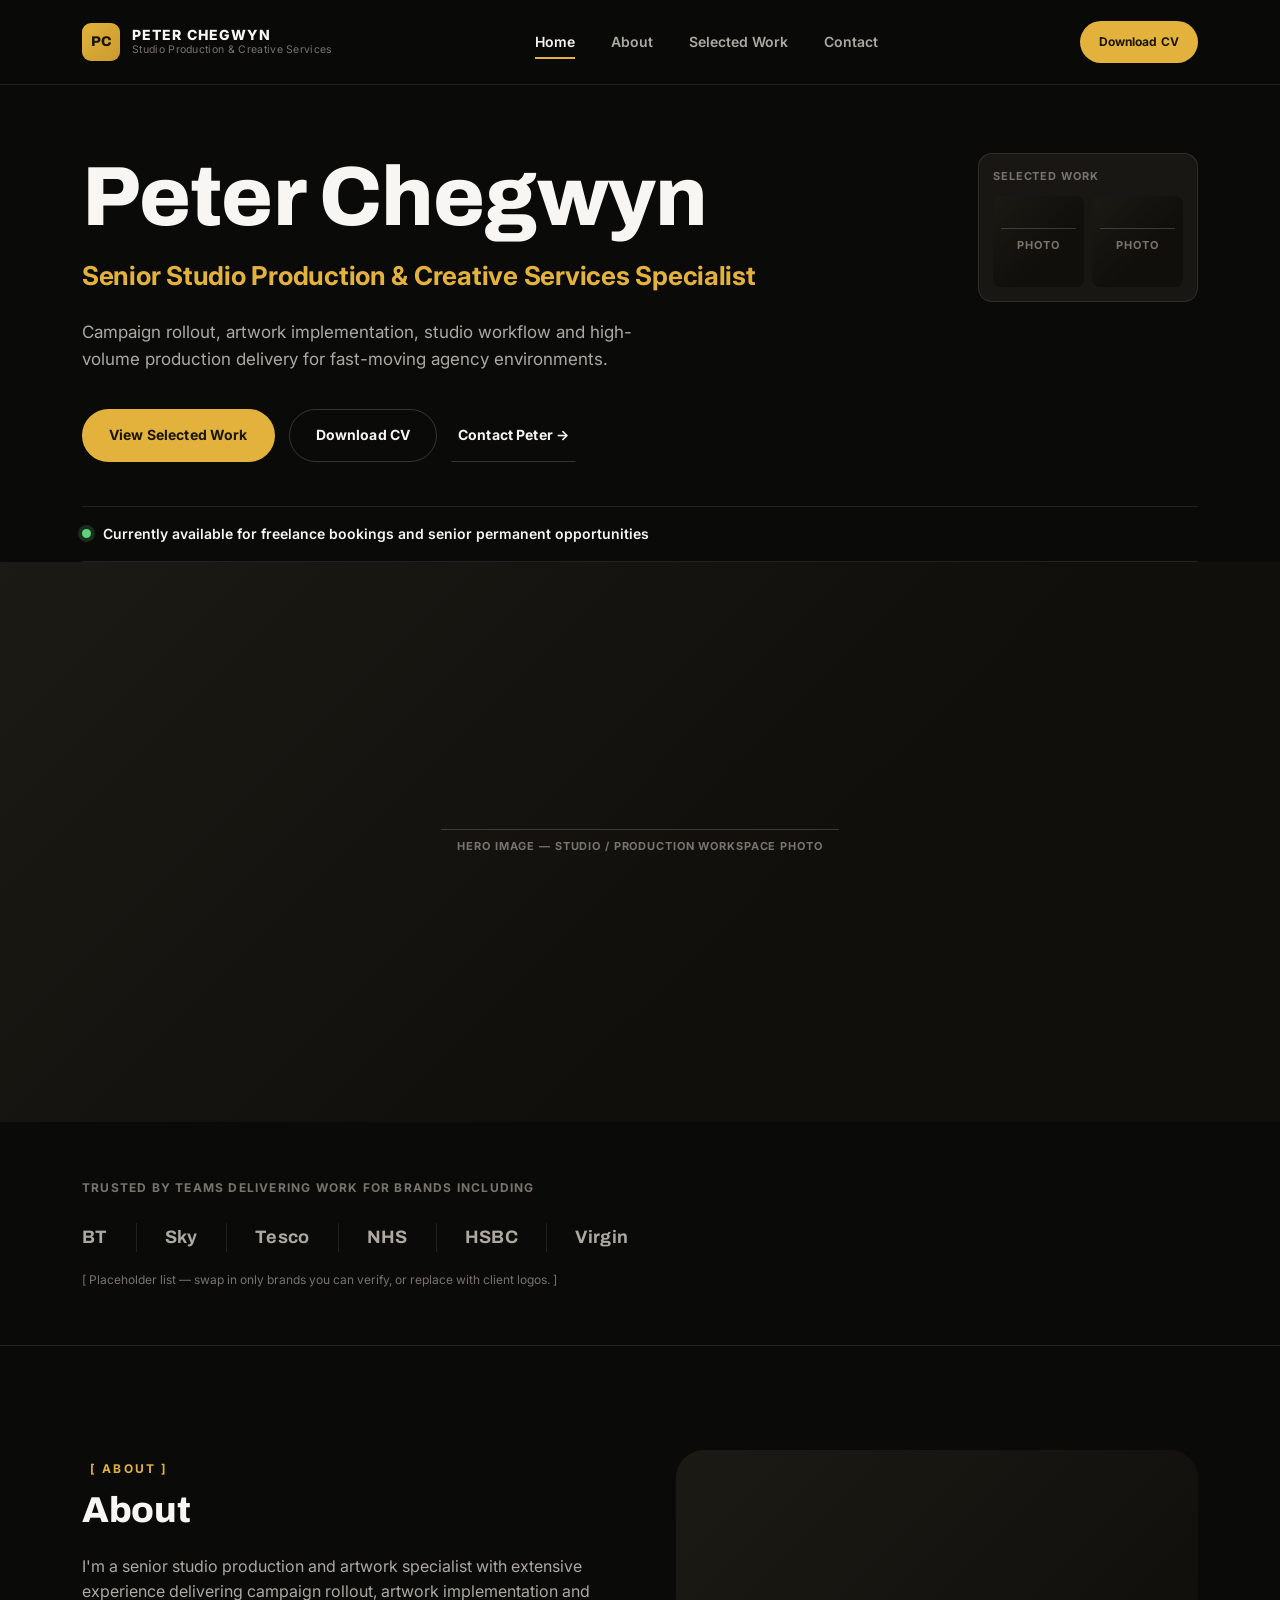
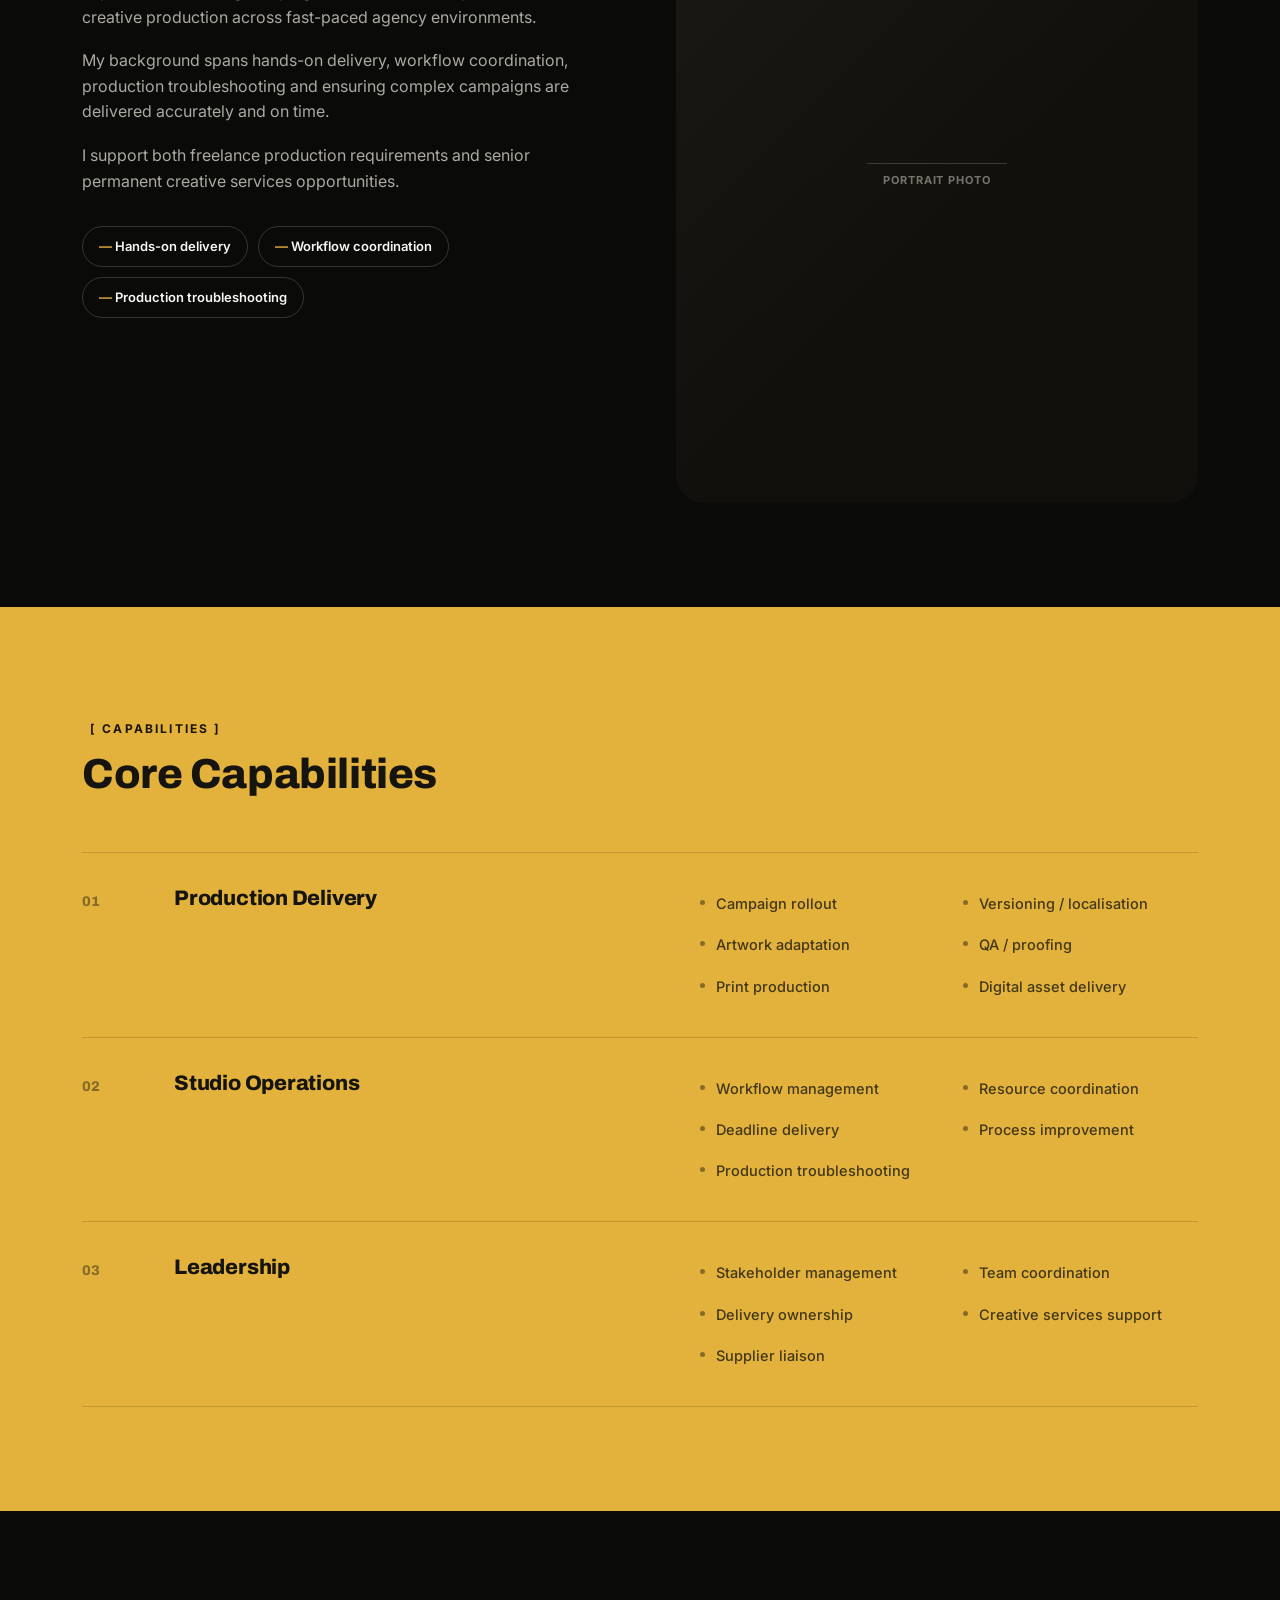
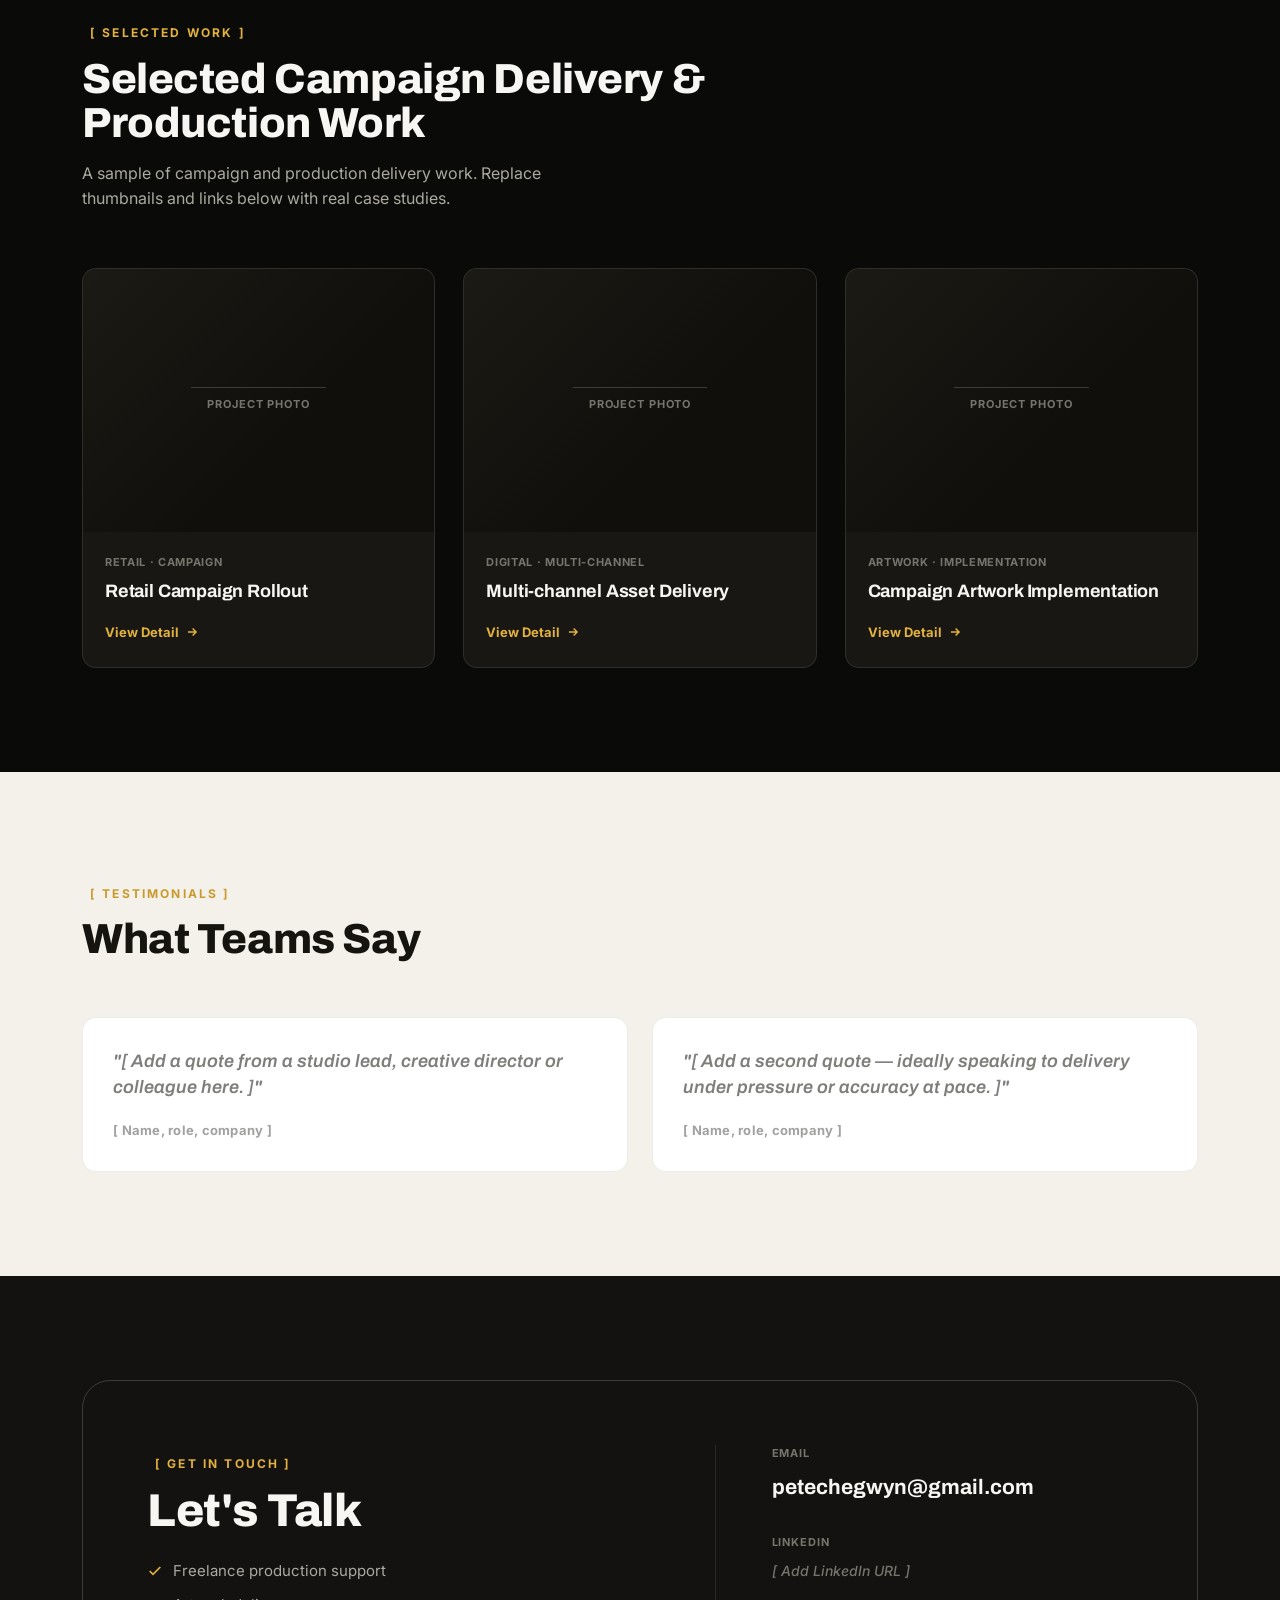
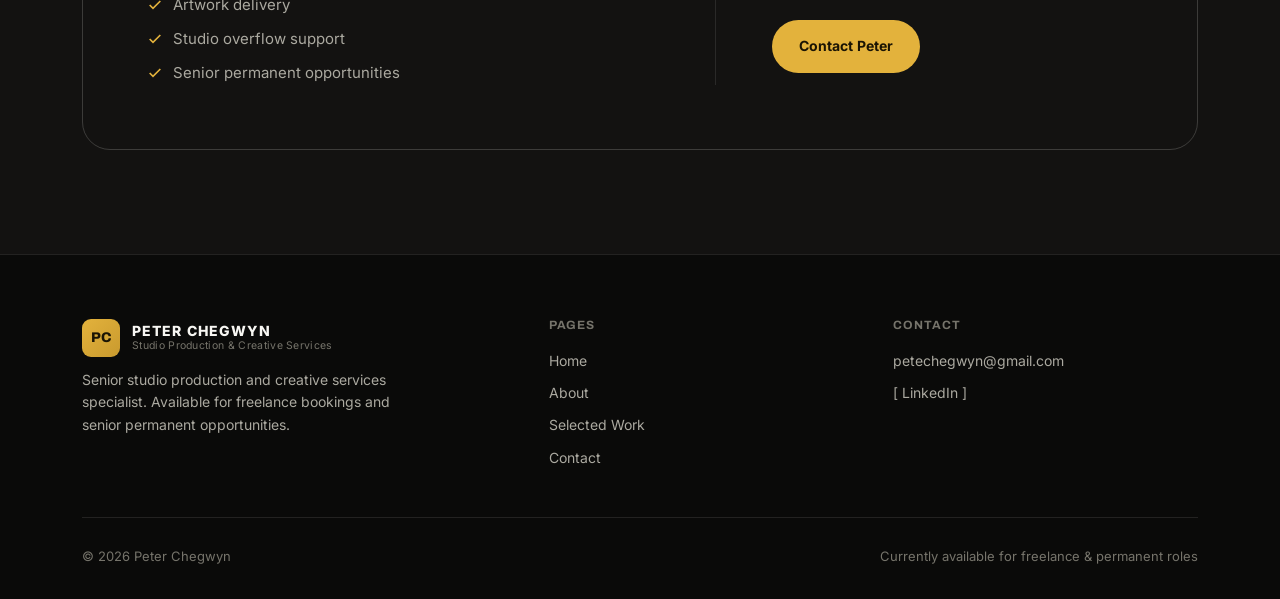
==== index.html @ 76774346 "Add files via upload" ====
<!DOCTYPE html>
<html lang="en">
<head>
<meta charset="UTF-8">
<meta name="viewport" content="width=device-width, initial-scale=1.0">
<title>Peter Chegwyn — Senior Studio Production &amp; Creative Services Specialist</title>
<meta name="description" content="Peter Chegwyn is a senior studio production and creative services specialist delivering campaign rollout, artwork implementation and high-volume production for agency environments. Available for freelance and senior permanent roles.">
<link rel="preconnect" href="https://fonts.googleapis.com">
<link rel="preconnect" href="https://fonts.gstatic.com" crossorigin>
<link href="https://fonts.googleapis.com/css2?family=Archivo:wght@600;700;800&family=Inter:wght@400;500;600;700;800&display=swap" rel="stylesheet">
<link rel="stylesheet" href="styles.css">
</head>
<body>

<header class="site-header">
  <div class="wrap">
    <a href="index.html" class="logo">
      <span class="logo-mark">PC</span>
      <span class="logo-text">
        <span class="logo-name">Peter Chegwyn</span>
        <span class="logo-role">Studio Production &amp; Creative Services</span>
      </span>
    </a>
    <nav class="nav-links">
      <a href="index.html" class="is-active">Home</a>
      <a href="about.html">About</a>
      <a href="index.html#work">Selected Work</a>
      <a href="index.html#contact">Contact</a>
    </nav>
    <div class="header-actions">
      <a href="#" class="btn btn-gold btn-sm">Download CV</a>
      <button class="nav-toggle" aria-label="Open menu" id="navToggle">
        <svg width="18" height="18" viewBox="0 0 24 24" fill="none" stroke="currentColor" stroke-width="2"><line x1="3" y1="6" x2="21" y2="6"/><line x1="3" y1="12" x2="21" y2="12"/><line x1="3" y1="18" x2="21" y2="18"/></svg>
      </button>
    </div>
  </div>
</header>

<!-- ============ HERO ============ -->
<section class="hero">
  <div class="wrap">
    <div class="hero-top">
      <div>
        <h1 class="hero-name">Peter Chegwyn</h1>
        <p class="hero-role">Senior Studio Production &amp; Creative Services Specialist</p>
        <p class="hero-sub">Campaign rollout, artwork implementation, studio workflow and high-volume production delivery for fast-moving agency environments.</p>
        <div class="hero-ctas">
          <a href="#work" class="btn btn-gold">View Selected Work</a>
          <a href="#" class="btn btn-outline">Download CV</a>
          <a href="#contact" class="btn btn-text">Contact Peter →</a>
        </div>
      </div>
      <div class="hero-peek">
        <span class="hero-peek-label">Selected Work</span>
        <div class="hero-peek-thumbs">
          <div class="peek-thumb placeholder"><span>Photo</span></div>
          <div class="peek-thumb placeholder"><span>Photo</span></div>
        </div>
      </div>
    </div>

    <div class="avail-strip">
      <span class="avail-dot"></span>
      Currently available for freelance bookings and senior permanent opportunities
    </div>
  </div>

  <div class="hero-image placeholder">
    <span>Hero image — studio / production workspace photo</span>
  </div>
</section>

<!-- ============ TRUST STRIP ============ -->
<!-- NOTE: replace with confirmed, verifiable brand names only -->
<section class="trust section-tight">
  <div class="wrap">
    <p class="trust-label">Trusted by teams delivering work for brands including</p>
    <div class="trust-row">
      <span>BT</span>
      <span>Sky</span>
      <span>Tesco</span>
      <span>NHS</span>
      <span>HSBC</span>
      <span>Virgin</span>
    </div>
    <p class="trust-note">[ Placeholder list — swap in only brands you can verify, or replace with client logos. ]</p>
  </div>
</section>

<!-- ============ ABOUT SNAPSHOT ============ -->
<section id="about">
  <div class="wrap">
    <div class="about-grid">
      <div class="about-copy">
        <span class="eyebrow">[ About ]</span>
        <h2>About</h2>
        <p>I'm a senior studio production and artwork specialist with extensive experience delivering campaign rollout, artwork implementation and creative production across fast-paced agency environments.</p>
        <p>My background spans hands-on delivery, workflow coordination, production troubleshooting and ensuring complex campaigns are delivered accurately and on time.</p>
        <p>I support both freelance production requirements and senior permanent creative services opportunities.</p>
        <div class="chip-row">
          <span class="chip">Hands-on delivery</span>
          <span class="chip">Workflow coordination</span>
          <span class="chip">Production troubleshooting</span>
        </div>
      </div>
      <div class="about-portrait placeholder">
        <span>Portrait photo</span>
      </div>
    </div>
  </div>
</section>

<!-- ============ CAPABILITIES ============ -->
<section class="capabilities" id="capabilities">
  <div class="wrap">
    <div class="section-head section-head--ink">
      <span class="eyebrow">[ Capabilities ]</span>
      <h2>Core Capabilities</h2>
    </div>
    <div class="cap-list">
      <div class="cap-row">
        <span class="cap-num">01</span>
        <h3 class="cap-title">Production Delivery</h3>
        <ul class="cap-cols">
          <li>Campaign rollout</li>
          <li>Versioning / localisation</li>
          <li>Artwork adaptation</li>
          <li>QA / proofing</li>
          <li>Print production</li>
          <li>Digital asset delivery</li>
        </ul>
      </div>
      <div class="cap-row">
        <span class="cap-num">02</span>
        <h3 class="cap-title">Studio Operations</h3>
        <ul class="cap-cols">
          <li>Workflow management</li>
          <li>Resource coordination</li>
          <li>Deadline delivery</li>
          <li>Process improvement</li>
          <li>Production troubleshooting</li>
        </ul>
      </div>
      <div class="cap-row">
        <span class="cap-num">03</span>
        <h3 class="cap-title">Leadership</h3>
        <ul class="cap-cols">
          <li>Stakeholder management</li>
          <li>Team coordination</li>
          <li>Delivery ownership</li>
          <li>Creative services support</li>
          <li>Supplier liaison</li>
        </ul>
      </div>
    </div>
  </div>
</section>

<!-- ============ SELECTED WORK ============ -->
<section id="work">
  <div class="wrap">
    <div class="section-head">
      <span class="eyebrow">[ Selected Work ]</span>
      <h2>Selected Campaign Delivery &amp; Production Work</h2>
      <p>A sample of campaign and production delivery work. Replace thumbnails and links below with real case studies.</p>
    </div>
    <div class="work-grid">
      <div class="work-card">
        <div class="work-thumb placeholder"><span>Project photo</span></div>
        <div class="work-body">
          <p class="work-tags">Retail · Campaign</p>
          <h3>Retail Campaign Rollout</h3>
          <a href="#" class="work-link">View Detail
            <svg viewBox="0 0 24 24" fill="none" stroke="currentColor" stroke-width="2.5"><path d="M5 12h14M13 6l6 6-6 6"/></svg>
          </a>
        </div>
      </div>
      <div class="work-card">
        <div class="work-thumb placeholder"><span>Project photo</span></div>
        <div class="work-body">
          <p class="work-tags">Digital · Multi-channel</p>
          <h3>Multi-channel Asset Delivery</h3>
          <a href="#" class="work-link">View Detail
            <svg viewBox="0 0 24 24" fill="none" stroke="currentColor" stroke-width="2.5"><path d="M5 12h14M13 6l6 6-6 6"/></svg>
          </a>
        </div>
      </div>
      <div class="work-card">
        <div class="work-thumb placeholder"><span>Project photo</span></div>
        <div class="work-body">
          <p class="work-tags">Artwork · Implementation</p>
          <h3>Campaign Artwork Implementation</h3>
          <a href="#" class="work-link">View Detail
            <svg viewBox="0 0 24 24" fill="none" stroke="currentColor" stroke-width="2.5"><path d="M5 12h14M13 6l6 6-6 6"/></svg>
          </a>
        </div>
      </div>
    </div>
  </div>
</section>

<!-- ============ TESTIMONIALS ============ -->
<section class="testimonials">
  <div class="wrap">
    <div class="section-head section-head--ink">
      <span class="eyebrow">[ Testimonials ]</span>
      <h2>What Teams Say</h2>
    </div>
    <div class="testi-grid">
      <div class="testi-card">
        <p class="testi-quote">"[ Add a quote from a studio lead, creative director or colleague here. ]"</p>
        <p class="testi-who">[ Name, role, company ]</p>
      </div>
      <div class="testi-card">
        <p class="testi-quote">"[ Add a second quote — ideally speaking to delivery under pressure or accuracy at pace. ]"</p>
        <p class="testi-who">[ Name, role, company ]</p>
      </div>
    </div>
  </div>
</section>

<!-- ============ CONTACT CTA ============ -->
<section class="cta" id="contact">
  <div class="wrap">
    <div class="cta-card">
      <div>
        <span class="eyebrow">[ Get In Touch ]</span>
        <h2 style="margin-top:14px;">Let's Talk</h2>
        <ul class="avail-list">
          <li><svg viewBox="0 0 24 24" fill="none" stroke="currentColor" stroke-width="2.5"><polyline points="20 6 9 17 4 12"/></svg>Freelance production support</li>
          <li><svg viewBox="0 0 24 24" fill="none" stroke="currentColor" stroke-width="2.5"><polyline points="20 6 9 17 4 12"/></svg>Artwork delivery</li>
          <li><svg viewBox="0 0 24 24" fill="none" stroke="currentColor" stroke-width="2.5"><polyline points="20 6 9 17 4 12"/></svg>Studio overflow support</li>
          <li><svg viewBox="0 0 24 24" fill="none" stroke="currentColor" stroke-width="2.5"><polyline points="20 6 9 17 4 12"/></svg>Senior permanent opportunities</li>
        </ul>
      </div>
      <div class="cta-contact">
        <p class="cta-contact-label">Email</p>
        <p class="cta-contact-value"><a href="mailto:petechegwyn@gmail.com">petechegwyn@gmail.com</a></p>
        <p class="cta-contact-label">LinkedIn</p>
        <p class="cta-contact-value placeholder-text">[ Add LinkedIn URL ]</p>
        <a href="mailto:petechegwyn@gmail.com" class="btn btn-gold" style="margin-top:8px;">Contact Peter</a>
      </div>
    </div>
  </div>
</section>

<footer class="site-footer">
  <div class="wrap">
    <div class="footer-top">
      <div class="footer-about">
        <div class="logo">
          <span class="logo-mark">PC</span>
          <span class="logo-text">
            <span class="logo-name">Peter Chegwyn</span>
            <span class="logo-role">Studio Production &amp; Creative Services</span>
          </span>
        </div>
        <p>Senior studio production and creative services specialist. Available for freelance bookings and senior permanent opportunities.</p>
      </div>
      <div>
        <h4>Pages</h4>
        <div class="footer-links">
          <a href="index.html">Home</a>
          <a href="about.html">About</a>
          <a href="index.html#work">Selected Work</a>
          <a href="index.html#contact">Contact</a>
        </div>
      </div>
      <div>
        <h4>Contact</h4>
        <div class="footer-links">
          <a href="mailto:petechegwyn@gmail.com">petechegwyn@gmail.com</a>
          <a href="#">[ LinkedIn ]</a>
        </div>
      </div>
    </div>
    <div class="footer-bottom">
      <span>© 2026 Peter Chegwyn</span>
      <span>Currently available for freelance &amp; permanent roles</span>
    </div>
  </div>
</footer>

<script src="script.js"></script>
</body>
</html>
---- styles.css ----
/* ============================================================
   Peter Chegwyn — Studio Production & Creative Services
   Design system ported from the reference template:
   black ground, single gold accent, bracketed eyebrows,
   bold condensed display type, hairline dividers.
   ============================================================ */

:root{
  --black:        #0a0a09;
  --black-soft:   #131211;
  --card:         #181714;
  --line:         rgba(247,246,242,0.10);
  --line-strong:  rgba(247,246,242,0.18);

  --gold:         #E3B23C;
  --gold-deep:    #C99A2E;
  --gold-ink:     #1a1404; /* text-on-gold */

  --white:        #F7F6F2;
  --gray:         #ABA9A0;
  --gray-soft:    #76746B;

  --cream:        #F4F1EA;
  --ink:          #15140F;

  --radius-sm: 6px;
  --radius-md: 14px;
  --radius-lg: 28px;

  --wrap: 1180px;

  --font-display: 'Archivo', 'Inter', sans-serif;
  --font-body: 'Inter', sans-serif;
}

*,*::before,*::after{ box-sizing:border-box; }
html{ scroll-behavior:smooth; }
body{
  margin:0;
  background:var(--black);
  color:var(--white);
  font-family:var(--font-body);
  font-size:16px;
  line-height:1.6;
  -webkit-font-smoothing:antialiased;
}
img{ max-width:100%; display:block; }
a{ color:inherit; text-decoration:none; }
ul{ list-style:none; margin:0; padding:0; }
h1,h2,h3,h4{ font-family:var(--font-display); margin:0; line-height:1.05; letter-spacing:-0.01em; }
p{ margin:0; }

.wrap{
  max-width:var(--wrap);
  margin:0 auto;
  padding:0 32px;
}

::selection{ background:var(--gold); color:var(--gold-ink); }

/* focus visibility */
a:focus-visible, button:focus-visible{
  outline:2px solid var(--gold);
  outline-offset:3px;
  border-radius:4px;
}

/* ---------- Eyebrow / bracket label ---------- */
.eyebrow{
  display:inline-flex;
  align-items:center;
  gap:8px;
  font-family:var(--font-body);
  font-size:12px;
  font-weight:700;
  letter-spacing:0.18em;
  text-transform:uppercase;
  color:var(--gold);
}
.eyebrow--ink{ color:var(--gold-deep); }
.eyebrow::before, .eyebrow::after{ content:""; }

/* ---------- Buttons ---------- */
.btn{
  display:inline-flex;
  align-items:center;
  justify-content:center;
  gap:8px;
  font-family:var(--font-body);
  font-weight:700;
  font-size:14px;
  letter-spacing:0.01em;
  padding:14px 26px;
  border-radius:999px;
  border:1px solid transparent;
  cursor:pointer;
  transition:transform .15s ease, background .15s ease, border-color .15s ease, color .15s ease;
  white-space:nowrap;
}
.btn:hover{ transform:translateY(-1px); }
.btn-gold{
  background:var(--gold);
  color:var(--gold-ink);
}
.btn-gold:hover{ background:var(--white); }
.btn-outline{
  background:transparent;
  color:var(--white);
  border-color:var(--line-strong);
}
.btn-outline:hover{ border-color:var(--gold); color:var(--gold); }
.btn-text{
  background:transparent;
  color:var(--white);
  padding:14px 6px;
  border-bottom:1px solid var(--line-strong);
  border-radius:0;
}
.btn-text:hover{ color:var(--gold); border-color:var(--gold); }
.btn-sm{ padding:10px 18px; font-size:12px; }

/* ---------- Header ---------- */
.site-header{
  position:sticky;
  top:0;
  z-index:50;
  background:rgba(10,10,9,0.92);
  backdrop-filter:blur(8px);
  border-bottom:1px solid var(--line);
}
.site-header .wrap{
  display:flex;
  align-items:center;
  justify-content:space-between;
  height:84px;
}
.logo{
  display:flex;
  align-items:center;
  gap:12px;
}
.logo-mark{
  width:38px; height:38px;
  border-radius:9px;
  background:linear-gradient(135deg,var(--gold),var(--gold-deep));
  display:flex; align-items:center; justify-content:center;
  font-family:var(--font-display);
  font-weight:800;
  font-size:14px;
  color:var(--gold-ink);
  flex-shrink:0;
}
.logo-text{ display:flex; flex-direction:column; line-height:1.2; }
.logo-name{
  font-size:14px;
  font-weight:800;
  letter-spacing:0.08em;
  text-transform:uppercase;
}
.logo-role{
  font-size:10.5px;
  color:var(--gray-soft);
  letter-spacing:0.03em;
}

.nav-links{
  display:flex;
  align-items:center;
  gap:36px;
}
.nav-links a{
  font-size:14px;
  font-weight:600;
  color:var(--gray);
  position:relative;
  padding:6px 0;
  transition:color .15s ease;
}
.nav-links a:hover, .nav-links a.is-active{ color:var(--white); }
.nav-links a.is-active::after{
  content:"";
  position:absolute;
  left:0; right:0; bottom:0;
  height:2px;
  background:var(--gold);
}

.header-actions{ display:flex; align-items:center; gap:18px; }

.nav-toggle{
  display:none;
  width:38px; height:38px;
  border-radius:8px;
  border:1px solid var(--line-strong);
  background:transparent;
  color:var(--white);
  align-items:center;
  justify-content:center;
}

/* ---------- Section spacing ---------- */
section{ padding:104px 0; }
.section-tight{ padding:72px 0; }

.section-head{
  max-width:680px;
  margin-bottom:56px;
}
.section-head h2{
  font-size:clamp(28px,3.6vw,42px);
  font-weight:800;
  margin-top:14px;
  color:var(--white);
}
.section-head--ink h2{ color:var(--ink); }
.section-head p{
  margin-top:16px;
  color:var(--gray);
  font-size:16px;
  max-width:540px;
}
.section-head--ink p{ color:rgba(21,20,15,0.68); }

/* ============================================================
   HERO
   ============================================================ */
.hero{
  padding:68px 0 0;
  position:relative;
}
.hero-top{
  display:grid;
  grid-template-columns:1fr 220px;
  gap:48px;
  align-items:start;
}
.hero-name{
  font-size:clamp(46px,7vw,84px);
  font-weight:800;
  color:var(--white);
}
.hero-role{
  margin-top:14px;
  font-size:clamp(19px,2.4vw,26px);
  font-weight:700;
  color:var(--gold);
  letter-spacing:-0.01em;
}
.hero-sub{
  margin-top:22px;
  max-width:560px;
  font-size:17px;
  color:var(--gray);
}
.hero-ctas{
  margin-top:36px;
  display:flex;
  flex-wrap:wrap;
  align-items:center;
  gap:14px;
}

.hero-peek{
  border:1px solid var(--line);
  border-radius:var(--radius-md);
  padding:14px;
  background:var(--card);
}
.hero-peek-label{
  font-size:11px;
  font-weight:700;
  letter-spacing:0.08em;
  text-transform:uppercase;
  color:var(--gray-soft);
  margin-bottom:10px;
  display:block;
}
.hero-peek-thumbs{
  display:flex;
  gap:8px;
}
.peek-thumb{
  flex:1;
  aspect-ratio:1/1;
  border-radius:8px;
  overflow:hidden;
}

.avail-strip{
  margin-top:44px;
  display:flex;
  align-items:center;
  gap:12px;
  padding:16px 0;
  border-top:1px solid var(--line);
  border-bottom:1px solid var(--line);
  font-size:14px;
  font-weight:600;
  color:var(--white);
}
.avail-dot{
  width:9px; height:9px;
  border-radius:50%;
  background:#5FD37B;
  box-shadow:0 0 0 4px rgba(95,211,123,0.18);
  flex-shrink:0;
}

.hero-image{
  margin-top:0;
  width:100%;
  aspect-ratio:16/7;
  border-radius:0;
}

/* generic placeholder fill */
.placeholder{
  position:relative;
  background:
    linear-gradient(135deg, #1c1a14 0%, #100f0c 60%),
    repeating-linear-gradient(45deg, rgba(227,178,60,0.05) 0 2px, transparent 2px 14px);
  display:flex;
  align-items:center;
  justify-content:center;
  color:var(--gray-soft);
  text-align:center;
}
.placeholder span{
  font-size:11px;
  font-weight:700;
  letter-spacing:0.08em;
  text-transform:uppercase;
  padding:0 16px;
  border-top:1px solid var(--line-strong);
  padding-top:8px;
}
.placeholder.light{
  background:
    linear-gradient(135deg, #ECE7D8 0%, #DFD9C6 100%);
  color:rgba(21,20,15,0.45);
}
.placeholder.light span{ border-top-color:rgba(21,20,15,0.25); }

/* ============================================================
   TRUST STRIP
   ============================================================ */
.trust{
  padding:56px 0;
  border-bottom:1px solid var(--line);
}
.trust-label{
  font-size:12px;
  font-weight:700;
  letter-spacing:0.1em;
  text-transform:uppercase;
  color:var(--gray-soft);
  margin-bottom:26px;
}
.trust-row{
  display:flex;
  flex-wrap:wrap;
  align-items:center;
  gap:0;
}
.trust-row span{
  font-family:var(--font-display);
  font-weight:700;
  font-size:18px;
  letter-spacing:0.02em;
  color:var(--gray);
  padding:0 28px;
  border-right:1px solid var(--line);
}
.trust-row span:first-child{ padding-left:0; }
.trust-row span:last-child{ border-right:none; }
.trust-note{
  margin-top:18px;
  font-size:12px;
  color:var(--gray-soft);
}

/* ============================================================
   ABOUT SNAPSHOT
   ============================================================ */
.about-grid{
  display:grid;
  grid-template-columns:1fr 1fr;
  gap:72px;
  align-items:start;
}
.about-copy p{
  color:var(--gray);
  font-size:16px;
  margin-bottom:18px;
}
.about-copy p:last-child{ margin-bottom:0; }
.about-copy h2{
  font-size:clamp(26px,3.2vw,36px);
  font-weight:800;
  color:var(--white);
  margin:14px 0 24px;
}

.chip-row{
  margin-top:32px;
  display:flex;
  flex-wrap:wrap;
  gap:10px;
}
.chip{
  font-size:13px;
  font-weight:600;
  color:var(--white);
  border:1px solid var(--line-strong);
  border-radius:999px;
  padding:9px 16px;
}
.chip::before{ content:"— "; color:var(--gold); }

.about-portrait{
  border-radius:var(--radius-lg);
  aspect-ratio:4/5;
  overflow:hidden;
}

/* ============================================================
   CAPABILITIES (gold band)
   ============================================================ */
.capabilities{
  background:var(--gold);
  color:var(--ink);
}
.capabilities .eyebrow{ color:var(--gold-ink); }
.cap-list{
  display:grid;
  gap:0;
}
.cap-row{
  display:grid;
  grid-template-columns:64px 1fr 1fr;
  gap:28px;
  padding:34px 0;
  border-top:1px solid rgba(21,20,15,0.16);
}
.cap-row:last-child{ border-bottom:1px solid rgba(21,20,15,0.16); }
.cap-num{
  font-family:var(--font-display);
  font-weight:800;
  font-size:14px;
  color:rgba(21,20,15,0.45);
  padding-top:4px;
}
.cap-title{
  font-family:var(--font-display);
  font-weight:800;
  font-size:21px;
  color:var(--ink);
}
.cap-cols{
  display:grid;
  grid-template-columns:1fr 1fr;
  gap:8px 28px;
}
.cap-cols li{
  font-size:14.5px;
  font-weight:500;
  color:rgba(21,20,15,0.78);
  padding:5px 0;
  position:relative;
  padding-left:16px;
}
.cap-cols li::before{
  content:"";
  position:absolute;
  left:0; top:13px;
  width:5px; height:5px;
  border-radius:50%;
  background:rgba(21,20,15,0.45);
}

/* ============================================================
   WORK GRID
   ============================================================ */
.work-grid{
  display:grid;
  grid-template-columns:repeat(3,1fr);
  gap:28px;
}
.work-card{
  border:1px solid var(--line);
  border-radius:var(--radius-md);
  overflow:hidden;
  background:var(--card);
}
.work-thumb{ aspect-ratio:4/3; }
.work-body{ padding:22px; }
.work-tags{
  font-size:11px;
  font-weight:700;
  letter-spacing:0.06em;
  text-transform:uppercase;
  color:var(--gray-soft);
  margin-bottom:10px;
}
.work-card h3{
  font-size:18px;
  font-weight:700;
  color:var(--white);
  margin-bottom:18px;
}
.work-link{
  display:inline-flex;
  align-items:center;
  gap:6px;
  font-size:13px;
  font-weight:700;
  color:var(--gold);
}
.work-link svg{ width:14px; height:14px; }

/* ============================================================
   TESTIMONIALS (cream)
   ============================================================ */
.testimonials{ background:var(--cream); color:var(--ink); }
.testimonials .eyebrow{ color:var(--gold-deep); }
.testi-grid{
  display:grid;
  grid-template-columns:1fr 1fr;
  gap:24px;
}
.testi-card{
  background:#fff;
  border:1px solid rgba(21,20,15,0.08);
  border-radius:var(--radius-md);
  padding:30px;
}
.testi-quote{
  font-family:var(--font-display);
  font-size:18px;
  font-weight:600;
  line-height:1.45;
  color:rgba(21,20,15,0.55);
  font-style:italic;
}
.testi-who{
  margin-top:20px;
  font-size:13px;
  font-weight:700;
  color:rgba(21,20,15,0.4);
  letter-spacing:0.02em;
}

/* ============================================================
   CONTACT CTA
   ============================================================ */
.cta{
  background:var(--black-soft);
}
.cta-card{
  border:1px solid var(--line-strong);
  border-radius:var(--radius-lg);
  padding:64px;
  display:grid;
  grid-template-columns:1.1fr 0.9fr;
  gap:56px;
}
.cta-card h2{
  font-size:clamp(30px,4vw,46px);
  font-weight:800;
}
.avail-list{
  margin-top:24px;
  display:grid;
  gap:10px;
}
.avail-list li{
  display:flex;
  align-items:center;
  gap:10px;
  font-size:15px;
  color:var(--gray);
}
.avail-list svg{ width:16px; height:16px; color:var(--gold); flex-shrink:0; }

.cta-contact{ border-left:1px solid var(--line); padding-left:56px; }
.cta-contact-label{
  font-size:11px;
  font-weight:700;
  letter-spacing:0.08em;
  text-transform:uppercase;
  color:var(--gray-soft);
  margin-bottom:8px;
}
.cta-contact-value{
  font-family:var(--font-display);
  font-size:21px;
  font-weight:700;
  color:var(--white);
  margin-bottom:30px;
  word-break:break-word;
}
.cta-contact-value a:hover{ color:var(--gold); }
.cta-contact-value.placeholder-text{
  color:var(--gray-soft);
  font-family:var(--font-body);
  font-size:14px;
  font-weight:500;
  font-style:italic;
}

/* ============================================================
   FOOTER
   ============================================================ */
.site-footer{
  border-top:1px solid var(--line);
  padding:64px 0 32px;
}
.footer-top{
  display:grid;
  grid-template-columns:1.4fr 1fr 1fr;
  gap:40px;
  padding-bottom:48px;
}
.footer-top h4{
  font-size:12px;
  font-weight:700;
  letter-spacing:0.08em;
  text-transform:uppercase;
  color:var(--gray-soft);
  margin-bottom:18px;
}
.footer-links{ display:grid; gap:10px; }
.footer-links a{ font-size:14px; color:var(--gray); }
.footer-links a:hover{ color:var(--gold); }
.footer-about p{
  color:var(--gray);
  font-size:14px;
  max-width:340px;
  margin-top:12px;
}
.footer-bottom{
  display:flex;
  justify-content:space-between;
  align-items:center;
  padding-top:28px;
  border-top:1px solid var(--line);
  font-size:13px;
  color:var(--gray-soft);
}

/* ============================================================
   ABOUT PAGE — page header banner
   ============================================================ */
.page-header{
  padding:64px 0 56px;
  border-bottom:1px solid var(--line);
}
.breadcrumb{
  font-size:13px;
  color:var(--gray-soft);
  margin-bottom:22px;
}
.breadcrumb a:hover{ color:var(--gold); }
.page-header h1{
  font-size:clamp(40px,5.6vw,64px);
  font-weight:800;
  margin-top:14px;
}

.pullquote{
  border-left:3px solid var(--gold);
  padding:6px 0 6px 28px;
  font-family:var(--font-display);
  font-size:22px;
  font-weight:600;
  color:var(--white);
  margin:48px 0;
  max-width:680px;
}

.sector-tags{
  margin-top:20px;
  display:flex;
  flex-wrap:wrap;
  gap:10px;
}

/* What-I-do cards (about page variant of capabilities) */
.do-grid{
  display:grid;
  grid-template-columns:repeat(3,1fr);
  gap:24px;
}
.do-card{
  border:1px solid var(--line);
  border-radius:var(--radius-md);
  padding:30px;
  background:var(--card);
}
.do-card h3{
  font-family:var(--font-display);
  font-size:18px;
  font-weight:800;
  color:var(--white);
  margin-bottom:18px;
}
.do-card ul{ display:grid; gap:9px; }
.do-card li{
  font-size:14px;
  color:var(--gray);
  padding-left:16px;
  position:relative;
}
.do-card li::before{
  content:"";
  position:absolute;
  left:0; top:8px;
  width:5px; height:5px;
  border-radius:50%;
  background:var(--gold);
}

/* ============================================================
   RESPONSIVE
   ============================================================ */
@media (max-width: 980px){
  .wrap{ padding:0 24px; }
  section{ padding:72px 0; }
  .nav-links{ display:none; }
  .nav-toggle{ display:flex; }
  .hero-top{ grid-template-columns:1fr; }
  .hero-peek{ display:none; }
  .about-grid{ grid-template-columns:1fr; gap:40px; }
  .about-portrait{ order:-1; aspect-ratio:16/9; }
  .cap-row{ grid-template-columns:1fr; gap:12px; }
  .cap-cols{ grid-template-columns:1fr; }
  .work-grid{ grid-template-columns:1fr 1fr; }
  .testi-grid{ grid-template-columns:1fr; }
  .cta-card{ grid-template-columns:1fr; padding:36px; }
  .cta-contact{ border-left:none; padding-left:0; border-top:1px solid var(--line); padding-top:32px; }
  .footer-top{ grid-template-columns:1fr; gap:32px; }
  .do-grid{ grid-template-columns:1fr; }
}
@media (max-width: 620px){
  .work-grid{ grid-template-columns:1fr; }
  .hero-ctas{ flex-direction:column; align-items:stretch; }
  .footer-bottom{ flex-direction:column; gap:10px; align-items:flex-start; }
  .trust-row span{ padding:0 16px; font-size:15px; }
}
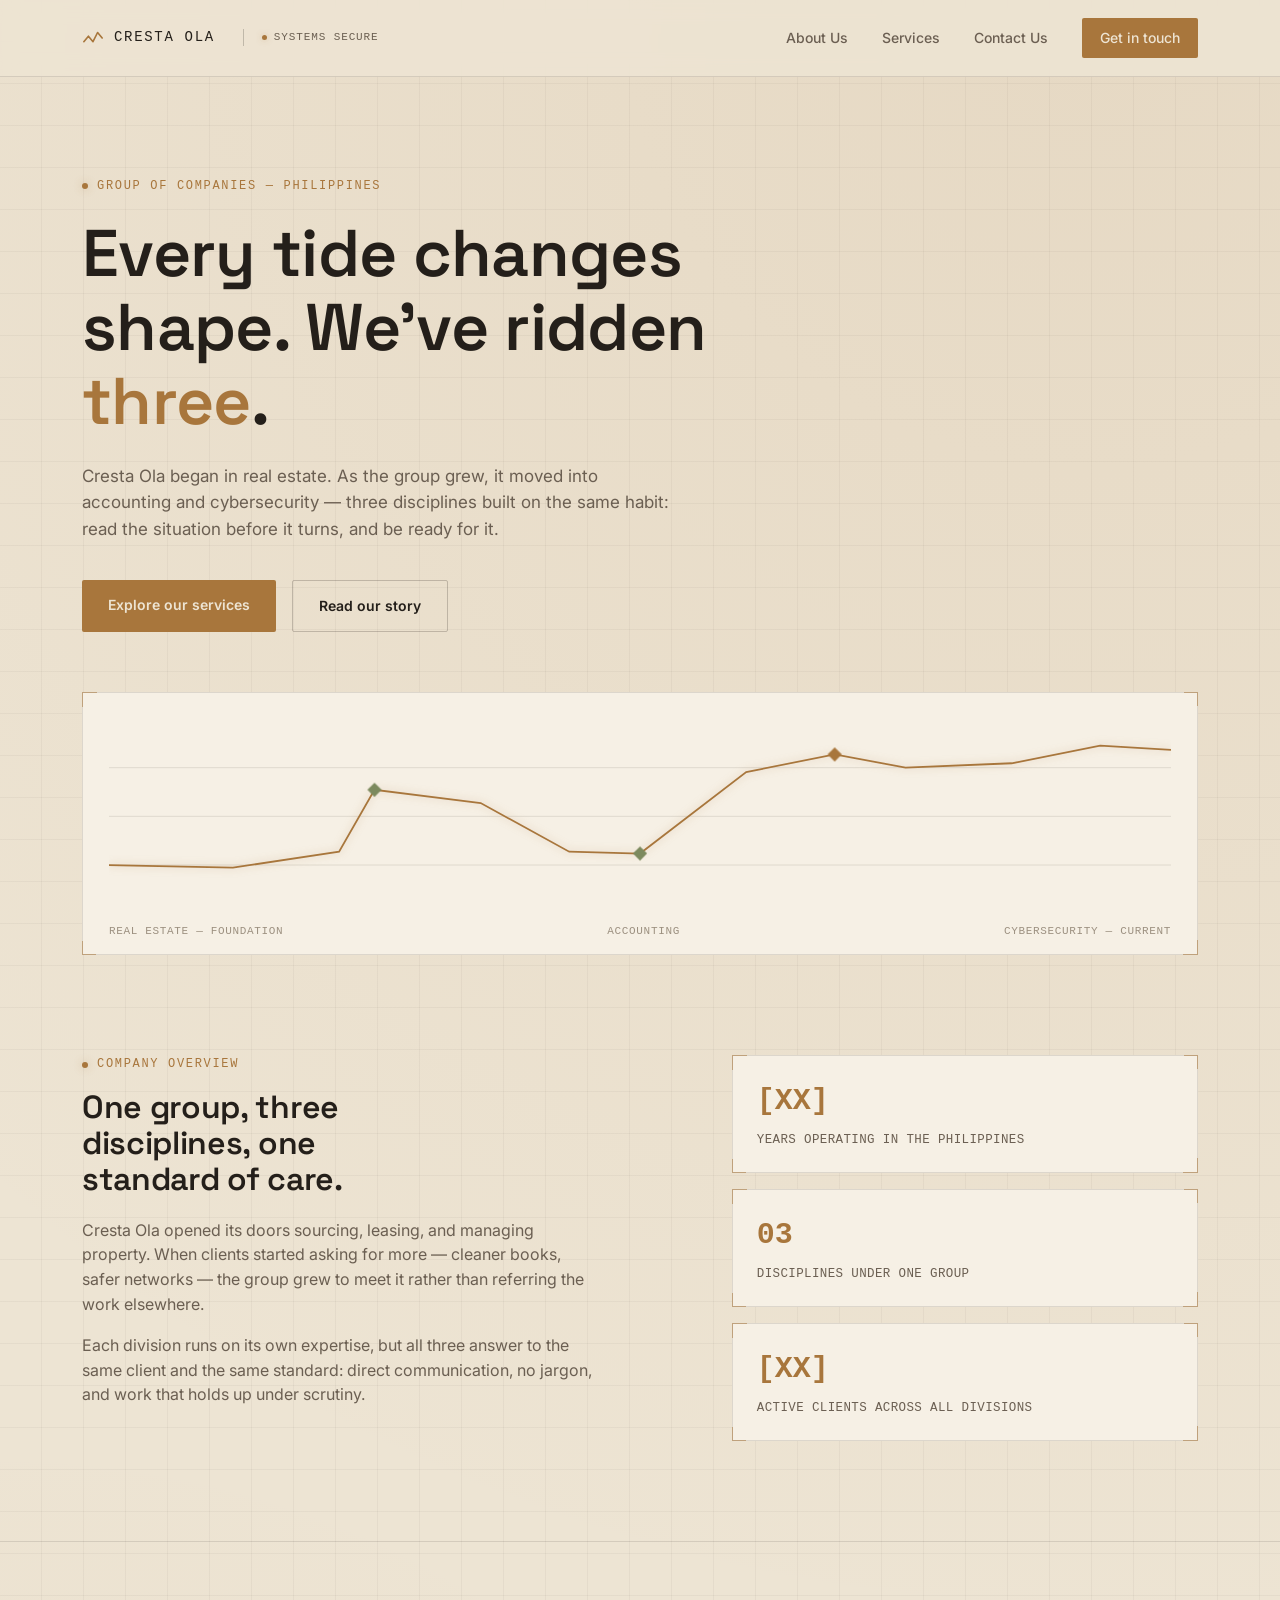
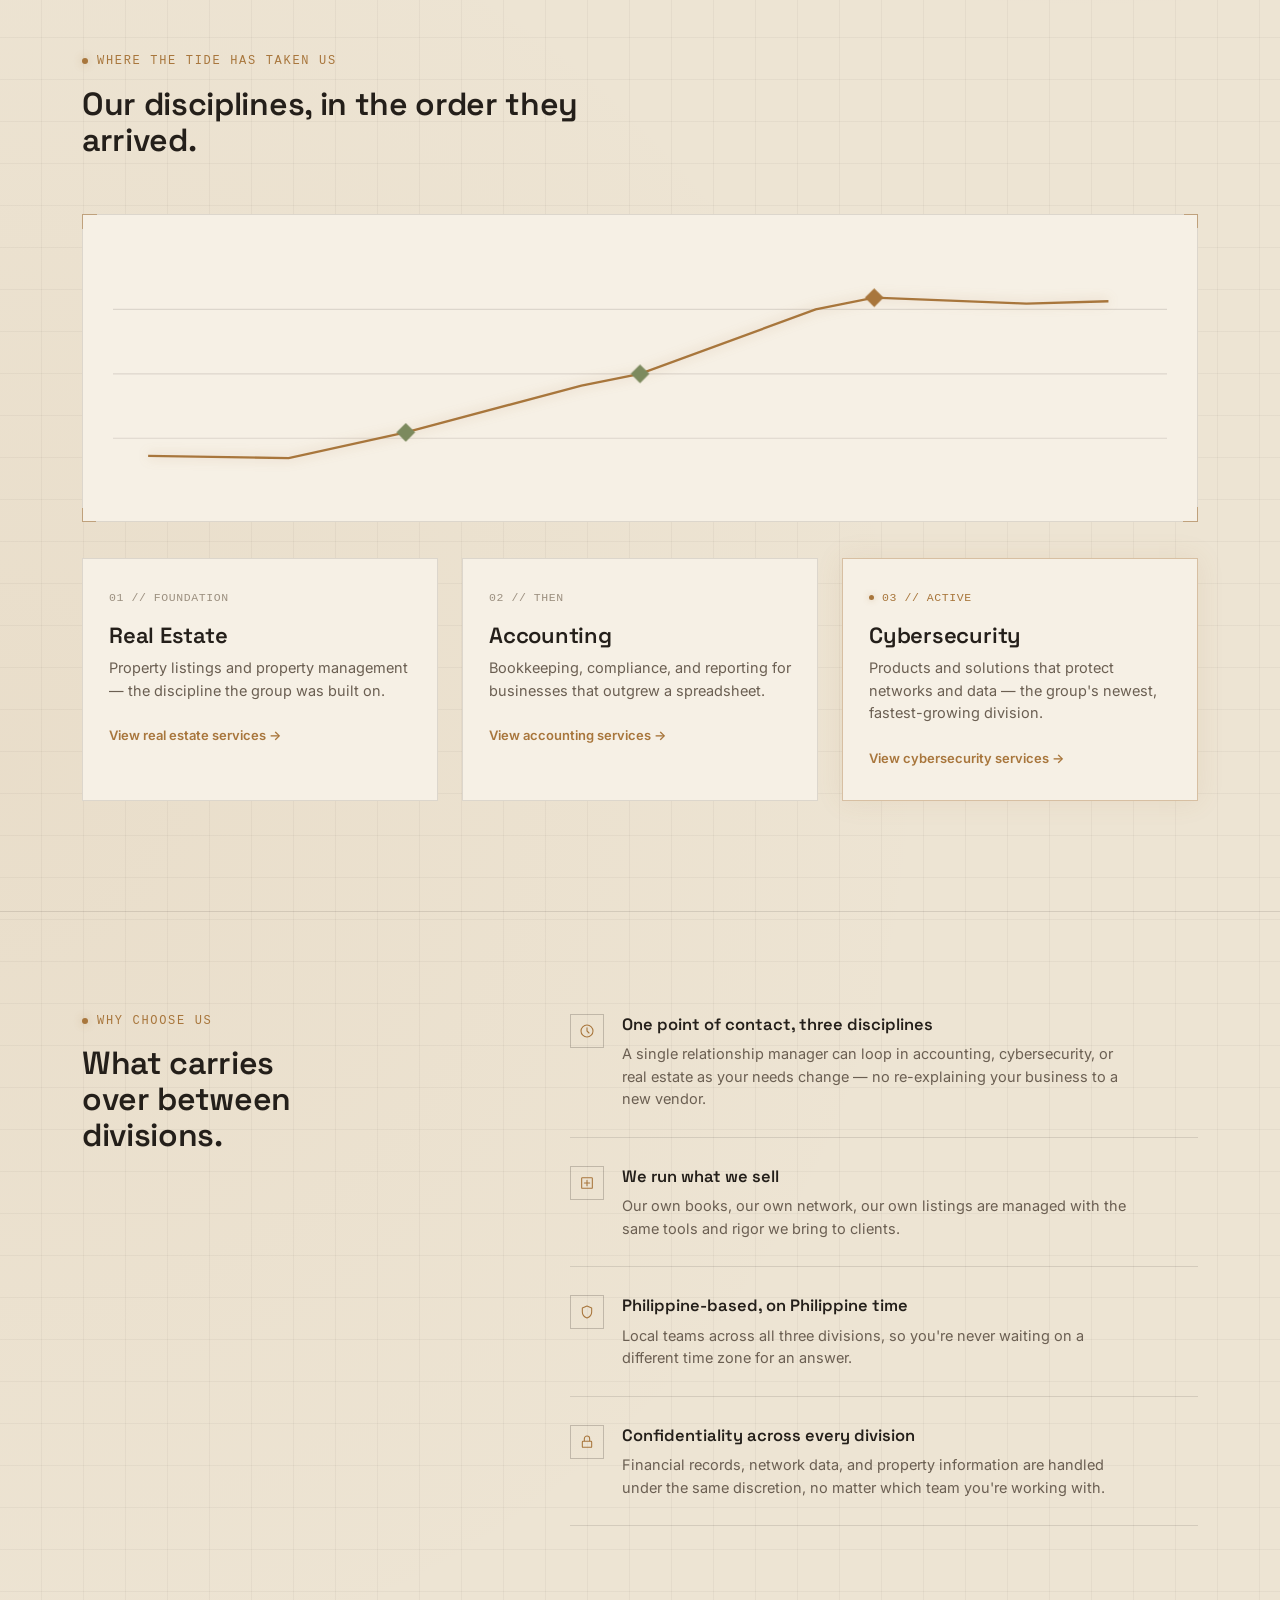
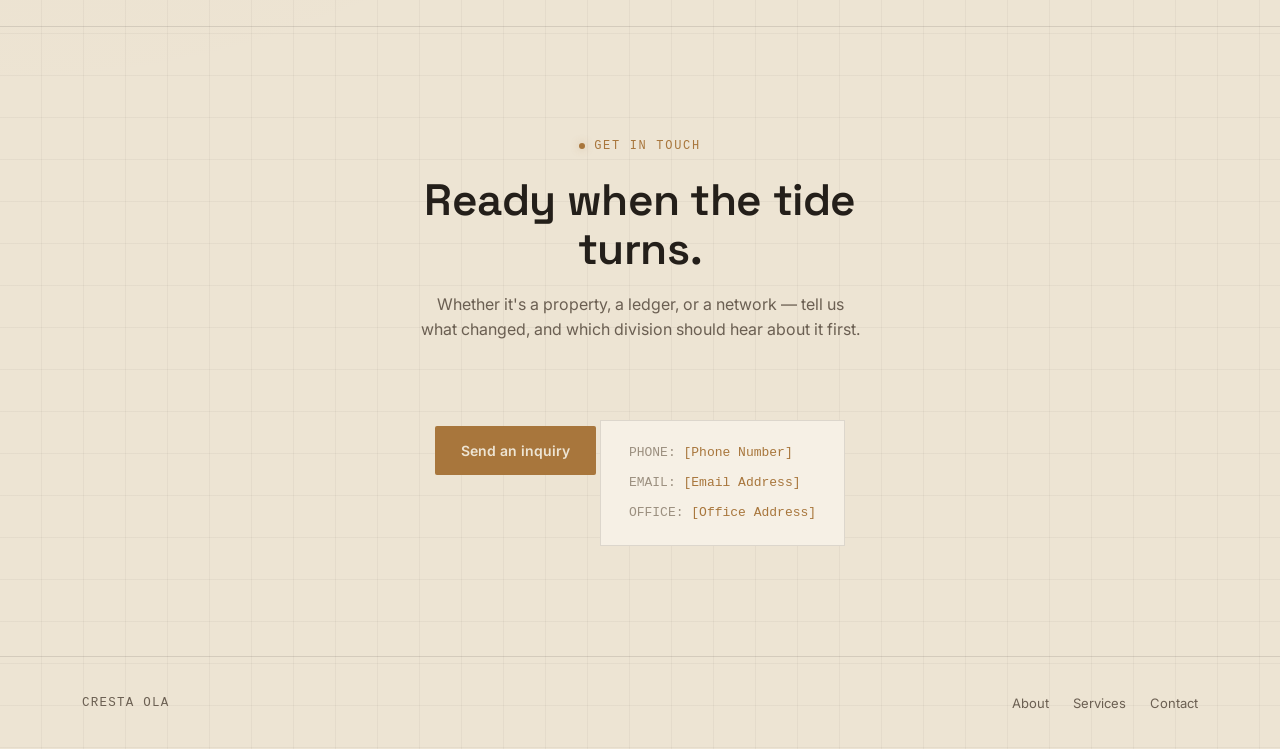
==== commit 4e5b0ce2: "Replace personal site with Cresta Ola homepage Rebrand and consolidate site: index.html replaced wit" ====
--- a/index.html
+++ b/index.html
@@ -3,284 +3,450 @@
 <head>
 <meta charset="UTF-8">
 <meta name="viewport" content="width=device-width, initial-scale=1.0">
-<title>Peter Chegwyn — Senior Studio Production &amp; Creative Services Specialist</title>
-<meta name="description" content="Peter Chegwyn is a senior studio production and creative services specialist delivering campaign rollout, artwork implementation and high-volume production for agency environments. Available for freelance and senior permanent roles.">
+<title>Cresta Ola — Home</title>
 <link rel="preconnect" href="https://fonts.googleapis.com">
 <link rel="preconnect" href="https://fonts.gstatic.com" crossorigin>
-<link href="https://fonts.googleapis.com/css2?family=Archivo:wght@600;700;800&family=Inter:wght@400;500;600;700;800&display=swap" rel="stylesheet">
-<link rel="stylesheet" href="styles.css">
+<link href="https://fonts.googleapis.com/css2?family=JetBrains+Mono:wght@400;500;600&family=Inter:wght@400;500;600;700&family=Space+Grotesk:wght@400;500;600;700&display=swap" rel="stylesheet">
+<style>
+  :root{
+    --bg:#EDE4D3;
+    --panel:#F6F0E5;
+    --panel-2:#E9DFCB;
+    --cyan:#A8763C;
+    --cyan-dim:rgba(168,118,60,0.14);
+    --cyan-glow:rgba(168,118,60,0.35);
+    --amber:#7C8A5E;
+    --text:#241F1A;
+    --text-dim:#6B5F52;
+    --text-faint:#9C9080;
+    --line:rgba(36,31,26,0.12);
+    --line-strong:rgba(36,31,26,0.22);
+  }
+
+  *{box-sizing:border-box;margin:0;padding:0;}
+  html{scroll-behavior:smooth;}
+
+  body{
+    font-family:'Inter',sans-serif;
+    background:var(--bg);
+    color:var(--text);
+    line-height:1.55;
+    -webkit-font-smoothing:antialiased;
+    background-image:
+      radial-gradient(circle at 85% 0%, rgba(168,118,60,0.10), transparent 40%),
+      radial-gradient(circle at 0% 60%, rgba(168,118,60,0.06), transparent 35%),
+      linear-gradient(rgba(36,31,26,0.045) 1px, transparent 1px),
+      linear-gradient(90deg, rgba(36,31,26,0.045) 1px, transparent 1px);
+    background-size:auto, auto, 42px 42px, 42px 42px;
+    background-position:0 0, 0 0, -1px -1px, -1px -1px;
+  }
+
+  a{color:inherit;text-decoration:none;}
+
+  .wrap{max-width:1180px;margin:0 auto;padding:0 32px;}
+
+  .eyebrow{
+    font-family:'JetBrains Mono',monospace;
+    font-size:12px;
+    letter-spacing:0.14em;
+    text-transform:uppercase;
+    font-weight:500;
+    color:var(--cyan);
+    display:flex;align-items:center;gap:9px;
+  }
+  .eyebrow .dot{
+    width:6px;height:6px;border-radius:50%;background:var(--cyan);
+    box-shadow:0 0 8px var(--cyan-glow);
+    animation:pulse 2s ease-in-out infinite;
+    flex-shrink:0;
+  }
+  @keyframes pulse{0%,100%{opacity:1;}50%{opacity:0.35;}}
+
+  h1,h2,h3{font-family:'Space Grotesk',sans-serif;font-weight:600;line-height:1.12;letter-spacing:-0.01em;}
+
+  .accent{color:var(--cyan);}
+
+  /* HUD corner frame */
+  .hud{position:relative;}
+  .hud::before,.hud::after,.hud .c1,.hud .c2{
+    content:'';position:absolute;width:14px;height:14px;
+    border-color:var(--cyan);border-style:solid;opacity:0.55;
+  }
+  .hud::before{top:-1px;left:-1px;border-width:1.5px 0 0 1.5px;}
+  .hud::after{bottom:-1px;right:-1px;border-width:0 1.5px 1.5px 0;}
+  .hud .c1{top:-1px;right:-1px;border-width:1.5px 1.5px 0 0;}
+  .hud .c2{bottom:-1px;left:-1px;border-width:0 0 1.5px 1.5px;}
+
+  /* NAV */
+  header{
+    position:sticky;top:0;z-index:50;
+    background:rgba(237,228,211,0.88);
+    backdrop-filter:blur(10px);
+    border-bottom:1px solid var(--line);
+  }
+  nav{
+    display:flex;align-items:center;justify-content:space-between;
+    padding:18px 32px;max-width:1180px;margin:0 auto;
+  }
+  .logo{
+    display:flex;align-items:center;gap:10px;
+    font-family:'JetBrains Mono',monospace;
+    font-size:14px;letter-spacing:0.12em;
+    text-transform:uppercase;font-weight:500;color:var(--text);
+  }
+  .logo svg{width:22px;height:22px;flex-shrink:0;}
+  .status-chip{
+    display:flex;align-items:center;gap:7px;
+    font-family:'JetBrains Mono',monospace;font-size:11px;letter-spacing:0.08em;
+    color:var(--text-dim);margin-left:18px;padding-left:18px;border-left:1px solid var(--line-strong);
+  }
+  .status-chip .dot{width:5px;height:5px;border-radius:50%;background:var(--cyan);box-shadow:0 0 6px var(--cyan-glow);animation:pulse 2s ease-in-out infinite;}
+  .nav-links{display:flex;gap:34px;align-items:center;}
+  .nav-links a{
+    color:var(--text-dim);font-size:14px;font-weight:500;
+    transition:color .2s ease;
+  }
+  .nav-links a:hover{color:var(--text);}
+  .nav-cta{
+    background:var(--cyan);color:var(--bg)!important;
+    padding:9px 18px;border-radius:2px;font-size:13px;font-weight:600;
+    transition:box-shadow .2s ease;
+  }
+  .nav-cta:hover{box-shadow:0 0 18px var(--cyan-glow);}
+  .menu-toggle{display:none;background:none;border:none;color:var(--text);font-size:22px;cursor:pointer;}
+
+  /* HERO */
+  .hero{padding:100px 0 0;position:relative;overflow:hidden;}
+  .hero .wrap{position:relative;z-index:2;}
+  .hero h1{
+    font-size:clamp(38px,5.6vw,66px);
+    max-width:16ch;margin:22px 0 24px;
+  }
+  .hero p{
+    font-size:17px;color:var(--text-dim);
+    max-width:54ch;margin-bottom:38px;
+  }
+  .hero-ctas{display:flex;gap:16px;margin-bottom:60px;flex-wrap:wrap;}
+  .btn-primary{
+    background:var(--cyan);color:var(--bg);
+    padding:14px 26px;border-radius:2px;font-weight:600;font-size:14px;
+    display:inline-block;transition:box-shadow .2s ease;
+    font-family:'Inter',sans-serif;
+  }
+  .btn-primary:hover{box-shadow:0 0 22px var(--cyan-glow);}
+  .btn-ghost{
+    border:1px solid var(--line-strong);color:var(--text);
+    padding:14px 26px;border-radius:2px;font-weight:600;font-size:14px;
+    display:inline-block;transition:border-color .2s ease;
+  }
+  .btn-ghost:hover{border-color:var(--cyan);}
+
+  .chart-frame{padding:26px 26px 14px;background:var(--panel);border:1px solid var(--line);}
+  .chart-label-row{display:flex;justify-content:space-between;font-family:'JetBrains Mono',monospace;font-size:11px;color:var(--text-faint);margin-top:10px;letter-spacing:0.06em;}
+
+  .wave-svg{display:block;width:100%;height:auto;}
+  .wave-svg .line{
+    fill:none;stroke:var(--cyan);stroke-width:2;filter:drop-shadow(0 0 5px var(--cyan-glow));
+    stroke-dasharray:1600;stroke-dashoffset:1600;
+    animation:draw 2s ease forwards .2s;
+  }
+  .wave-svg .grid-line{stroke:var(--line);stroke-width:1;}
+  .wave-svg .marker{opacity:0;animation:fadeIn .5s ease forwards;}
+  .wave-svg .marker:nth-of-type(1){animation-delay:.8s;}
+  .wave-svg .marker:nth-of-type(2){animation-delay:1.2s;}
+  .wave-svg .marker:nth-of-type(3){animation-delay:1.6s;}
+  @keyframes draw{to{stroke-dashoffset:0;}}
+  @keyframes fadeIn{to{opacity:1;}}
+  @media (prefers-reduced-motion: reduce){
+    .wave-svg .line{animation:none;stroke-dashoffset:0;}
+    .wave-svg .marker{animation:none;opacity:1;}
+    .eyebrow .dot,.status-chip .dot{animation:none;}
+  }
+
+  /* OVERVIEW */
+  .overview{padding:100px 0;}
+  .overview .wrap{
+    display:grid;grid-template-columns:1.1fr 0.9fr;gap:80px;align-items:start;
+  }
+  .overview h2{font-size:32px;margin:16px 0 20px;max-width:15ch;}
+  .overview p{color:var(--text-dim);font-size:16px;margin-bottom:16px;max-width:52ch;}
+  .stats{display:flex;flex-direction:column;gap:16px;}
+  .stat{position:relative;padding:22px 24px;background:var(--panel);border:1px solid var(--line);}
+  .stat .num{font-family:'JetBrains Mono',monospace;font-size:30px;color:var(--cyan);font-weight:600;}
+  .stat .label{font-size:12.5px;color:var(--text-dim);margin-top:6px;font-family:'JetBrains Mono',monospace;letter-spacing:0.03em;}
+
+  /* SERVICES */
+  .services{padding:110px 0;border-top:1px solid var(--line);}
+  .services-head{max-width:56ch;margin-bottom:56px;}
+  .services-head h2{font-size:32px;margin-top:16px;}
+
+  .timeline-frame{padding:30px 30px 18px;background:var(--panel);border:1px solid var(--line);margin-bottom:36px;}
+
+  .service-cards{
+    display:grid;grid-template-columns:repeat(3,1fr);gap:24px;
+  }
+  .service-card{
+    background:var(--panel);border:1px solid var(--line);
+    padding:30px 26px;transition:border-color .2s ease;
+  }
+  .service-card:hover{border-color:var(--line-strong);}
+  .service-card.current{border-color:rgba(168,118,60,0.4);box-shadow:0 0 26px rgba(168,118,60,0.10);}
+  .service-card .tag{
+    font-family:'JetBrains Mono',monospace;font-size:11.5px;letter-spacing:0.05em;
+    color:var(--text-faint);margin-bottom:16px;display:flex;align-items:center;gap:8px;
+  }
+  .service-card.current .tag{color:var(--cyan);}
+  .service-card .tag .live-dot{width:5px;height:5px;border-radius:50%;background:var(--cyan);box-shadow:0 0 6px var(--cyan-glow);animation:pulse 2s ease-in-out infinite;}
+  .service-card h3{font-size:22px;margin-bottom:10px;}
+  .service-card p{color:var(--text-dim);font-size:14.5px;margin-bottom:20px;}
+  .service-card a{font-size:13px;font-weight:600;color:var(--cyan);}
+  .service-card a::after{content:' →';}
+
+  /* WHY CHOOSE US */
+  .why{padding:100px 0;border-top:1px solid var(--line);}
+  .why .wrap{display:grid;grid-template-columns:0.8fr 1.2fr;gap:70px;}
+  .why-head h2{font-size:32px;margin-top:16px;max-width:12ch;}
+  .why-list{display:flex;flex-direction:column;}
+  .why-item{
+    display:flex;gap:18px;padding:26px 0;border-bottom:1px solid var(--line);
+  }
+  .why-item:first-child{padding-top:0;}
+  .why-item .node{
+    flex-shrink:0;width:34px;height:34px;border:1px solid var(--line-strong);
+    display:flex;align-items:center;justify-content:center;margin-top:2px;
+  }
+  .why-item .node svg{width:16px;height:16px;color:var(--cyan);}
+  .why-item h4{font-size:16.5px;font-weight:600;margin-bottom:6px;font-family:'Space Grotesk',sans-serif;}
+  .why-item p{font-size:14.5px;color:var(--text-dim);max-width:56ch;}
+
+  /* CONTACT CTA */
+  .cta-band{padding:110px 0;text-align:center;border-top:1px solid var(--line);}
+  .cta-band .eyebrow{justify-content:center;margin-bottom:20px;}
+  .cta-band h2{font-size:clamp(30px,4.2vw,44px);max-width:18ch;margin:0 auto 18px;}
+  .cta-band p{color:var(--text-dim);max-width:44ch;margin:0 auto 34px;font-size:16px;}
+  .contact-strip{
+    display:inline-flex;flex-direction:column;gap:10px;margin-top:44px;text-align:left;
+    font-family:'JetBrains Mono',monospace;font-size:13px;color:var(--text-dim);
+    background:var(--panel);border:1px solid var(--line);padding:22px 28px;
+  }
+  .contact-strip .k{color:var(--text-faint);}
+  .contact-strip .v{color:var(--cyan);}
+
+  /* FOOTER */
+  footer{padding:36px 0;border-top:1px solid var(--line);}
+  footer .wrap{
+    display:flex;justify-content:space-between;align-items:center;flex-wrap:wrap;gap:16px;
+  }
+  .footer-logo{
+    font-family:'JetBrains Mono',monospace;font-size:12.5px;letter-spacing:0.1em;
+    text-transform:uppercase;color:var(--text-dim);
+  }
+  .footer-links{display:flex;gap:24px;font-size:13px;color:var(--text-dim);}
+  .footer-links a:hover{color:var(--text);}
+
+  @media (max-width: 860px){
+    .nav-links{
+      position:fixed;top:64px;left:0;right:0;background:var(--bg);
+      flex-direction:column;padding:24px 32px;gap:22px;
+      transform:translateY(-120%);transition:transform .25s ease;
+      border-bottom:1px solid var(--line);
+    }
+    .nav-links.open{transform:translateY(0);}
+    .menu-toggle{display:block;}
+    .status-chip{display:none;}
+    .overview .wrap, .why .wrap{grid-template-columns:1fr;gap:40px;}
+    .service-cards{grid-template-columns:1fr;}
+  }
+</style>
 </head>
 <body>
 
-<header class="site-header">
-  <div class="wrap">
+<header>
+  <nav>
     <a href="index.html" class="logo">
-      <span class="logo-mark">PC</span>
-      <span class="logo-text">
-        <span class="logo-name">Peter Chegwyn</span>
-        <span class="logo-role">Studio Production &amp; Creative Services</span>
-      </span>
+      <svg viewBox="0 0 24 24" fill="none" xmlns="http://www.w3.org/2000/svg">
+        <path d="M2 16L7 10L12 16L17 6L22 12" stroke="#A8763C" stroke-width="1.8" stroke-linecap="round" stroke-linejoin="round"/>
+      </svg>
+      Cresta Ola
+      <span class="status-chip"><span class="dot"></span>SYSTEMS SECURE</span>
     </a>
-    <nav class="nav-links">
-      <a href="index.html" class="is-active">Home</a>
+    <div class="nav-links" id="navLinks">
+      <a href="about.html">About Us</a>
+      <a href="services.html">Services</a>
+      <a href="contact.html">Contact Us</a>
+      <a href="contact.html" class="nav-cta">Get in touch</a>
+    </div>
+    <button class="menu-toggle" id="menuToggle" aria-label="Toggle menu">&#9776;</button>
+  </nav>
+</header>
+
+<section class="hero">
+  <div class="wrap">
+    <div class="eyebrow"><span class="dot"></span>Group of companies — Philippines</div>
+    <h1>Every tide changes shape. We've ridden <span class="accent">three</span>.</h1>
+    <p>Cresta Ola began in real estate. As the group grew, it moved into accounting and cybersecurity — three disciplines built on the same habit: read the situation before it turns, and be ready for it.</p>
+    <div class="hero-ctas">
+      <a href="services.html" class="btn-primary">Explore our services</a>
+      <a href="about.html" class="btn-ghost">Read our story</a>
+    </div>
+
+    <div class="chart-frame hud">
+      <span class="c1"></span><span class="c2"></span>
+      <svg class="wave-svg" viewBox="0 0 1200 220" preserveAspectRatio="none">
+        <line class="grid-line" x1="0" y1="55" x2="1200" y2="55"/>
+        <line class="grid-line" x1="0" y1="110" x2="1200" y2="110"/>
+        <line class="grid-line" x1="0" y1="165" x2="1200" y2="165"/>
+        <polyline class="line" points="0,165 140,168 260,150 300,80 420,95 520,150 600,152 720,60 820,40 900,55 1020,50 1120,30 1200,35"/>
+        <polygon class="marker" points="300,72 308,80 300,88 292,80" fill="#7C8A5E"/>
+        <polygon class="marker" points="600,144 608,152 600,160 592,152" fill="#7C8A5E"/>
+        <polygon class="marker" points="820,32 828,40 820,48 812,40" fill="#A8763C"/>
+      </svg>
+      <div class="chart-label-row">
+        <span>REAL ESTATE — FOUNDATION</span>
+        <span>ACCOUNTING</span>
+        <span>CYBERSECURITY — CURRENT</span>
+      </div>
+    </div>
+  </div>
+</section>
+
+<section class="overview">
+  <div class="wrap">
+    <div>
+      <div class="eyebrow"><span class="dot"></span>Company overview</div>
+      <h2>One group, three disciplines, one standard of care.</h2>
+      <p>Cresta Ola opened its doors sourcing, leasing, and managing property. When clients started asking for more — cleaner books, safer networks — the group grew to meet it rather than referring the work elsewhere.</p>
+      <p>Each division runs on its own expertise, but all three answer to the same client and the same standard: direct communication, no jargon, and work that holds up under scrutiny.</p>
+    </div>
+    <div class="stats">
+      <div class="stat hud"><span class="c1"></span><span class="c2"></span>
+        <div class="num">[XX]</div>
+        <div class="label">YEARS OPERATING IN THE PHILIPPINES</div>
+      </div>
+      <div class="stat hud"><span class="c1"></span><span class="c2"></span>
+        <div class="num">03</div>
+        <div class="label">DISCIPLINES UNDER ONE GROUP</div>
+      </div>
+      <div class="stat hud"><span class="c1"></span><span class="c2"></span>
+        <div class="num">[XX]</div>
+        <div class="label">ACTIVE CLIENTS ACROSS ALL DIVISIONS</div>
+      </div>
+    </div>
+  </div>
+</section>
+
+<section class="services" id="services">
+  <div class="wrap">
+    <div class="services-head">
+      <div class="eyebrow"><span class="dot"></span>Where the tide has taken us</div>
+      <h2>Our disciplines, in the order they arrived.</h2>
+    </div>
+
+    <div class="timeline-frame hud">
+      <span class="c1"></span><span class="c2"></span>
+      <svg class="wave-svg" viewBox="0 0 900 220" preserveAspectRatio="none">
+        <line class="grid-line" x1="0" y1="55" x2="900" y2="55"/>
+        <line class="grid-line" x1="0" y1="110" x2="900" y2="110"/>
+        <line class="grid-line" x1="0" y1="165" x2="900" y2="165"/>
+        <polyline class="line" points="30,180 150,182 250,160 250,160 400,120 450,110 450,110 600,55 650,45 650,45 780,50 850,48"/>
+        <polygon class="marker" points="250,152 258,160 250,168 242,160" fill="#7C8A5E"/>
+        <polygon class="marker" points="450,102 458,110 450,118 442,110" fill="#7C8A5E"/>
+        <polygon class="marker" points="650,37 658,45 650,53 642,45" fill="#A8763C"/>
+      </svg>
+    </div>
+
+    <div class="service-cards">
+      <div class="service-card">
+        <span class="tag">01 // FOUNDATION</span>
+        <h3>Real Estate</h3>
+        <p>Property listings and property management — the discipline the group was built on.</p>
+        <a href="services.html#real-estate">View real estate services</a>
+      </div>
+      <div class="service-card">
+        <span class="tag">02 // THEN</span>
+        <h3>Accounting</h3>
+        <p>Bookkeeping, compliance, and reporting for businesses that outgrew a spreadsheet.</p>
+        <a href="services.html#accounting">View accounting services</a>
+      </div>
+      <div class="service-card current">
+        <span class="tag"><span class="live-dot"></span>03 // ACTIVE</span>
+        <h3>Cybersecurity</h3>
+        <p>Products and solutions that protect networks and data — the group's newest, fastest-growing division.</p>
+        <a href="services.html#cybersecurity">View cybersecurity services</a>
+      </div>
+    </div>
+  </div>
+</section>
+
+<section class="why">
+  <div class="wrap">
+    <div class="why-head">
+      <div class="eyebrow"><span class="dot"></span>Why choose us</div>
+      <h2>What carries over between divisions.</h2>
+    </div>
+    <div class="why-list">
+      <div class="why-item">
+        <div class="node"><svg viewBox="0 0 24 24" fill="none"><circle cx="12" cy="12" r="9" stroke="currentColor" stroke-width="1.6"/><path d="M12 7v5l3 3" stroke="currentColor" stroke-width="1.6" stroke-linecap="round"/></svg></div>
+        <div>
+          <h4>One point of contact, three disciplines</h4>
+          <p>A single relationship manager can loop in accounting, cybersecurity, or real estate as your needs change — no re-explaining your business to a new vendor.</p>
+        </div>
+      </div>
+      <div class="why-item">
+        <div class="node"><svg viewBox="0 0 24 24" fill="none"><rect x="4" y="4" width="16" height="16" rx="1" stroke="currentColor" stroke-width="1.6"/><path d="M8 12h8M12 8v8" stroke="currentColor" stroke-width="1.6" stroke-linecap="round"/></svg></div>
+        <div>
+          <h4>We run what we sell</h4>
+          <p>Our own books, our own network, our own listings are managed with the same tools and rigor we bring to clients.</p>
+        </div>
+      </div>
+      <div class="why-item">
+        <div class="node"><svg viewBox="0 0 24 24" fill="none"><path d="M12 3l7 3v6c0 4.5-3 7.5-7 9-4-1.5-7-4.5-7-9V6l7-3z" stroke="currentColor" stroke-width="1.6" stroke-linejoin="round"/></svg></div>
+        <div>
+          <h4>Philippine-based, on Philippine time</h4>
+          <p>Local teams across all three divisions, so you're never waiting on a different time zone for an answer.</p>
+        </div>
+      </div>
+      <div class="why-item">
+        <div class="node"><svg viewBox="0 0 24 24" fill="none"><rect x="5" y="11" width="14" height="9" rx="1" stroke="currentColor" stroke-width="1.6"/><path d="M8 11V7a4 4 0 0 1 8 0v4" stroke="currentColor" stroke-width="1.6"/></svg></div>
+        <div>
+          <h4>Confidentiality across every division</h4>
+          <p>Financial records, network data, and property information are handled under the same discretion, no matter which team you're working with.</p>
+        </div>
+      </div>
+    </div>
+  </div>
+</section>
+
+<section class="cta-band">
+  <div class="wrap">
+    <div class="eyebrow"><span class="dot"></span>Get in touch</div>
+    <h2>Ready when the tide turns.</h2>
+    <p>Whether it's a property, a ledger, or a network — tell us what changed, and which division should hear about it first.</p>
+    <a href="contact.html" class="btn-primary">Send an inquiry</a>
+    <div class="contact-strip">
+      <div><span class="k">PHONE:</span> <span class="v">[Phone Number]</span></div>
+      <div><span class="k">EMAIL:</span> <span class="v">[Email Address]</span></div>
+      <div><span class="k">OFFICE:</span> <span class="v">[Office Address]</span></div>
+    </div>
+  </div>
+</section>
+
+<footer>
+  <div class="wrap">
+    <div class="footer-logo">Cresta Ola</div>
+    <div class="footer-links">
       <a href="about.html">About</a>
-      <a href="index.html#work">Selected Work</a>
-      <a href="index.html#contact">Contact</a>
-    </nav>
-    <div class="header-actions">
-      <a href="#" class="btn btn-gold btn-sm">Download CV</a>
-      <button class="nav-toggle" aria-label="Open menu" id="navToggle">
-        <svg width="18" height="18" viewBox="0 0 24 24" fill="none" stroke="currentColor" stroke-width="2"><line x1="3" y1="6" x2="21" y2="6"/><line x1="3" y1="12" x2="21" y2="12"/><line x1="3" y1="18" x2="21" y2="18"/></svg>
-      </button>
-    </div>
-  </div>
-</header>
-
-<!-- ============ HERO ============ -->
-<section class="hero">
-  <div class="wrap">
-    <div class="hero-top">
-      <div>
-        <h1 class="hero-name">Peter Chegwyn</h1>
-        <p class="hero-role">Senior Studio Production &amp; Creative Services Specialist</p>
-        <p class="hero-sub">Campaign rollout, artwork implementation, studio workflow and high-volume production delivery for fast-moving agency environments.</p>
-        <div class="hero-ctas">
-          <a href="#work" class="btn btn-gold">View Selected Work</a>
-          <a href="#" class="btn btn-outline">Download CV</a>
-          <a href="#contact" class="btn btn-text">Contact Peter →</a>
-        </div>
-      </div>
-      <div class="hero-peek">
-        <span class="hero-peek-label">Selected Work</span>
-        <div class="hero-peek-thumbs">
-          <div class="peek-thumb placeholder"><span>Photo</span></div>
-          <div class="peek-thumb placeholder"><span>Photo</span></div>
-        </div>
-      </div>
-    </div>
-
-    <div class="avail-strip">
-      <span class="avail-dot"></span>
-      Currently available for freelance bookings and senior permanent opportunities
-    </div>
-  </div>
-
-  <div class="hero-image placeholder">
-    <span>Hero image — studio / production workspace photo</span>
-  </div>
-</section>
-
-<!-- ============ TRUST STRIP ============ -->
-<!-- NOTE: replace with confirmed, verifiable brand names only -->
-<section class="trust section-tight">
-  <div class="wrap">
-    <p class="trust-label">Trusted by teams delivering work for brands including</p>
-    <div class="trust-row">
-      <span>BT</span>
-      <span>Sky</span>
-      <span>Tesco</span>
-      <span>NHS</span>
-      <span>HSBC</span>
-      <span>Virgin</span>
-    </div>
-    <p class="trust-note">[ Placeholder list — swap in only brands you can verify, or replace with client logos. ]</p>
-  </div>
-</section>
-
-<!-- ============ ABOUT SNAPSHOT ============ -->
-<section id="about">
-  <div class="wrap">
-    <div class="about-grid">
-      <div class="about-copy">
-        <span class="eyebrow">[ About ]</span>
-        <h2>About</h2>
-        <p>I'm a senior studio production and artwork specialist with extensive experience delivering campaign rollout, artwork implementation and creative production across fast-paced agency environments.</p>
-        <p>My background spans hands-on delivery, workflow coordination, production troubleshooting and ensuring complex campaigns are delivered accurately and on time.</p>
-        <p>I support both freelance production requirements and senior permanent creative services opportunities.</p>
-        <div class="chip-row">
-          <span class="chip">Hands-on delivery</span>
-          <span class="chip">Workflow coordination</span>
-          <span class="chip">Production troubleshooting</span>
-        </div>
-      </div>
-      <div class="about-portrait placeholder">
-        <span>Portrait photo</span>
-      </div>
-    </div>
-  </div>
-</section>
-
-<!-- ============ CAPABILITIES ============ -->
-<section class="capabilities" id="capabilities">
-  <div class="wrap">
-    <div class="section-head section-head--ink">
-      <span class="eyebrow">[ Capabilities ]</span>
-      <h2>Core Capabilities</h2>
-    </div>
-    <div class="cap-list">
-      <div class="cap-row">
-        <span class="cap-num">01</span>
-        <h3 class="cap-title">Production Delivery</h3>
-        <ul class="cap-cols">
-          <li>Campaign rollout</li>
-          <li>Versioning / localisation</li>
-          <li>Artwork adaptation</li>
-          <li>QA / proofing</li>
-          <li>Print production</li>
-          <li>Digital asset delivery</li>
-        </ul>
-      </div>
-      <div class="cap-row">
-        <span class="cap-num">02</span>
-        <h3 class="cap-title">Studio Operations</h3>
-        <ul class="cap-cols">
-          <li>Workflow management</li>
-          <li>Resource coordination</li>
-          <li>Deadline delivery</li>
-          <li>Process improvement</li>
-          <li>Production troubleshooting</li>
-        </ul>
-      </div>
-      <div class="cap-row">
-        <span class="cap-num">03</span>
-        <h3 class="cap-title">Leadership</h3>
-        <ul class="cap-cols">
-          <li>Stakeholder management</li>
-          <li>Team coordination</li>
-          <li>Delivery ownership</li>
-          <li>Creative services support</li>
-          <li>Supplier liaison</li>
-        </ul>
-      </div>
-    </div>
-  </div>
-</section>
-
-<!-- ============ SELECTED WORK ============ -->
-<section id="work">
-  <div class="wrap">
-    <div class="section-head">
-      <span class="eyebrow">[ Selected Work ]</span>
-      <h2>Selected Campaign Delivery &amp; Production Work</h2>
-      <p>A sample of campaign and production delivery work. Replace thumbnails and links below with real case studies.</p>
-    </div>
-    <div class="work-grid">
-      <div class="work-card">
-        <div class="work-thumb placeholder"><span>Project photo</span></div>
-        <div class="work-body">
-          <p class="work-tags">Retail · Campaign</p>
-          <h3>Retail Campaign Rollout</h3>
-          <a href="#" class="work-link">View Detail
-            <svg viewBox="0 0 24 24" fill="none" stroke="currentColor" stroke-width="2.5"><path d="M5 12h14M13 6l6 6-6 6"/></svg>
-          </a>
-        </div>
-      </div>
-      <div class="work-card">
-        <div class="work-thumb placeholder"><span>Project photo</span></div>
-        <div class="work-body">
-          <p class="work-tags">Digital · Multi-channel</p>
-          <h3>Multi-channel Asset Delivery</h3>
-          <a href="#" class="work-link">View Detail
-            <svg viewBox="0 0 24 24" fill="none" stroke="currentColor" stroke-width="2.5"><path d="M5 12h14M13 6l6 6-6 6"/></svg>
-          </a>
-        </div>
-      </div>
-      <div class="work-card">
-        <div class="work-thumb placeholder"><span>Project photo</span></div>
-        <div class="work-body">
-          <p class="work-tags">Artwork · Implementation</p>
-          <h3>Campaign Artwork Implementation</h3>
-          <a href="#" class="work-link">View Detail
-            <svg viewBox="0 0 24 24" fill="none" stroke="currentColor" stroke-width="2.5"><path d="M5 12h14M13 6l6 6-6 6"/></svg>
-          </a>
-        </div>
-      </div>
-    </div>
-  </div>
-</section>
-
-<!-- ============ TESTIMONIALS ============ -->
-<section class="testimonials">
-  <div class="wrap">
-    <div class="section-head section-head--ink">
-      <span class="eyebrow">[ Testimonials ]</span>
-      <h2>What Teams Say</h2>
-    </div>
-    <div class="testi-grid">
-      <div class="testi-card">
-        <p class="testi-quote">"[ Add a quote from a studio lead, creative director or colleague here. ]"</p>
-        <p class="testi-who">[ Name, role, company ]</p>
-      </div>
-      <div class="testi-card">
-        <p class="testi-quote">"[ Add a second quote — ideally speaking to delivery under pressure or accuracy at pace. ]"</p>
-        <p class="testi-who">[ Name, role, company ]</p>
-      </div>
-    </div>
-  </div>
-</section>
-
-<!-- ============ CONTACT CTA ============ -->
-<section class="cta" id="contact">
-  <div class="wrap">
-    <div class="cta-card">
-      <div>
-        <span class="eyebrow">[ Get In Touch ]</span>
-        <h2 style="margin-top:14px;">Let's Talk</h2>
-        <ul class="avail-list">
-          <li><svg viewBox="0 0 24 24" fill="none" stroke="currentColor" stroke-width="2.5"><polyline points="20 6 9 17 4 12"/></svg>Freelance production support</li>
-          <li><svg viewBox="0 0 24 24" fill="none" stroke="currentColor" stroke-width="2.5"><polyline points="20 6 9 17 4 12"/></svg>Artwork delivery</li>
-          <li><svg viewBox="0 0 24 24" fill="none" stroke="currentColor" stroke-width="2.5"><polyline points="20 6 9 17 4 12"/></svg>Studio overflow support</li>
-          <li><svg viewBox="0 0 24 24" fill="none" stroke="currentColor" stroke-width="2.5"><polyline points="20 6 9 17 4 12"/></svg>Senior permanent opportunities</li>
-        </ul>
-      </div>
-      <div class="cta-contact">
-        <p class="cta-contact-label">Email</p>
-        <p class="cta-contact-value"><a href="mailto:petechegwyn@gmail.com">petechegwyn@gmail.com</a></p>
-        <p class="cta-contact-label">LinkedIn</p>
-        <p class="cta-contact-value placeholder-text">[ Add LinkedIn URL ]</p>
-        <a href="mailto:petechegwyn@gmail.com" class="btn btn-gold" style="margin-top:8px;">Contact Peter</a>
-      </div>
-    </div>
-  </div>
-</section>
-
-<footer class="site-footer">
-  <div class="wrap">
-    <div class="footer-top">
-      <div class="footer-about">
-        <div class="logo">
-          <span class="logo-mark">PC</span>
-          <span class="logo-text">
-            <span class="logo-name">Peter Chegwyn</span>
-            <span class="logo-role">Studio Production &amp; Creative Services</span>
-          </span>
-        </div>
-        <p>Senior studio production and creative services specialist. Available for freelance bookings and senior permanent opportunities.</p>
-      </div>
-      <div>
-        <h4>Pages</h4>
-        <div class="footer-links">
-          <a href="index.html">Home</a>
-          <a href="about.html">About</a>
-          <a href="index.html#work">Selected Work</a>
-          <a href="index.html#contact">Contact</a>
-        </div>
-      </div>
-      <div>
-        <h4>Contact</h4>
-        <div class="footer-links">
-          <a href="mailto:petechegwyn@gmail.com">petechegwyn@gmail.com</a>
-          <a href="#">[ LinkedIn ]</a>
-        </div>
-      </div>
-    </div>
-    <div class="footer-bottom">
-      <span>© 2026 Peter Chegwyn</span>
-      <span>Currently available for freelance &amp; permanent roles</span>
+      <a href="services.html">Services</a>
+      <a href="contact.html">Contact</a>
     </div>
   </div>
 </footer>
 
-<script src="script.js"></script>
+<script>
+  const toggle = document.getElementById('menuToggle');
+  const links = document.getElementById('navLinks');
+  toggle.addEventListener('click', () => links.classList.toggle('open'));
+</script>
+
 </body>
 </html>
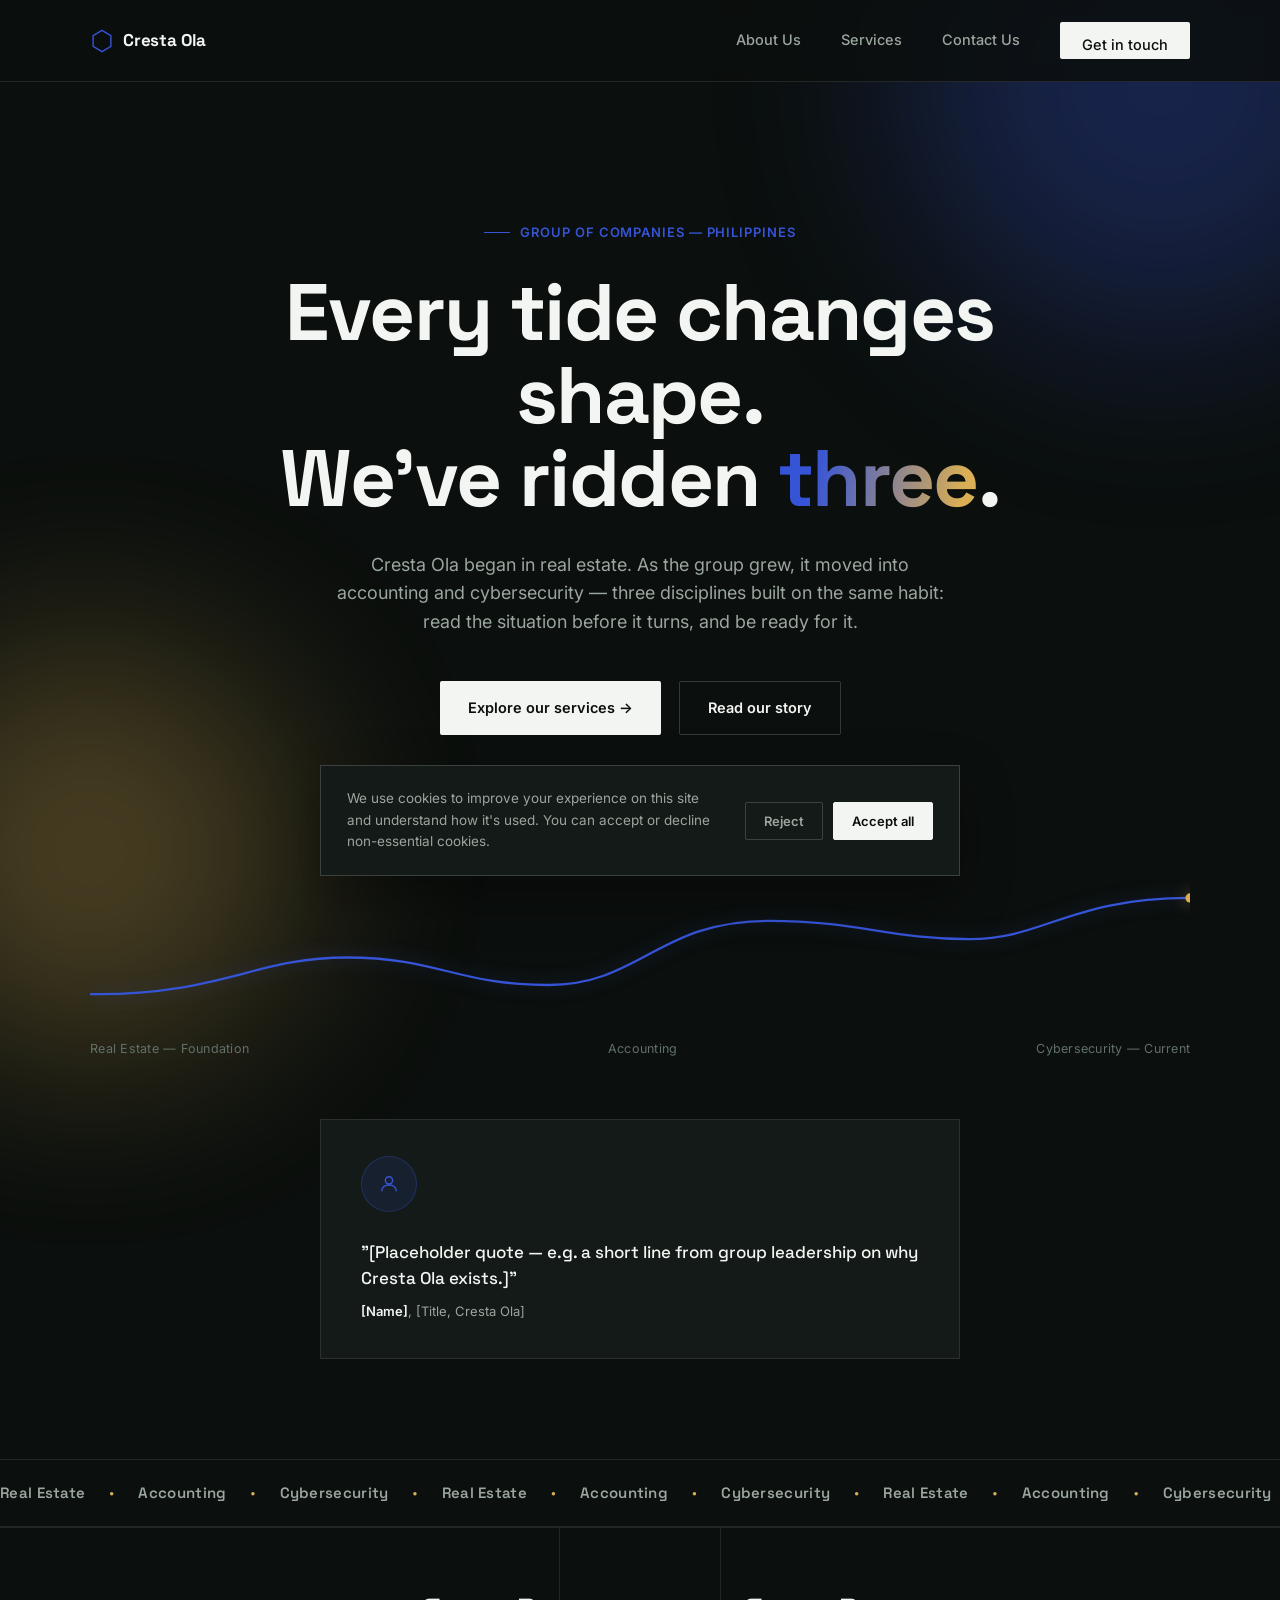
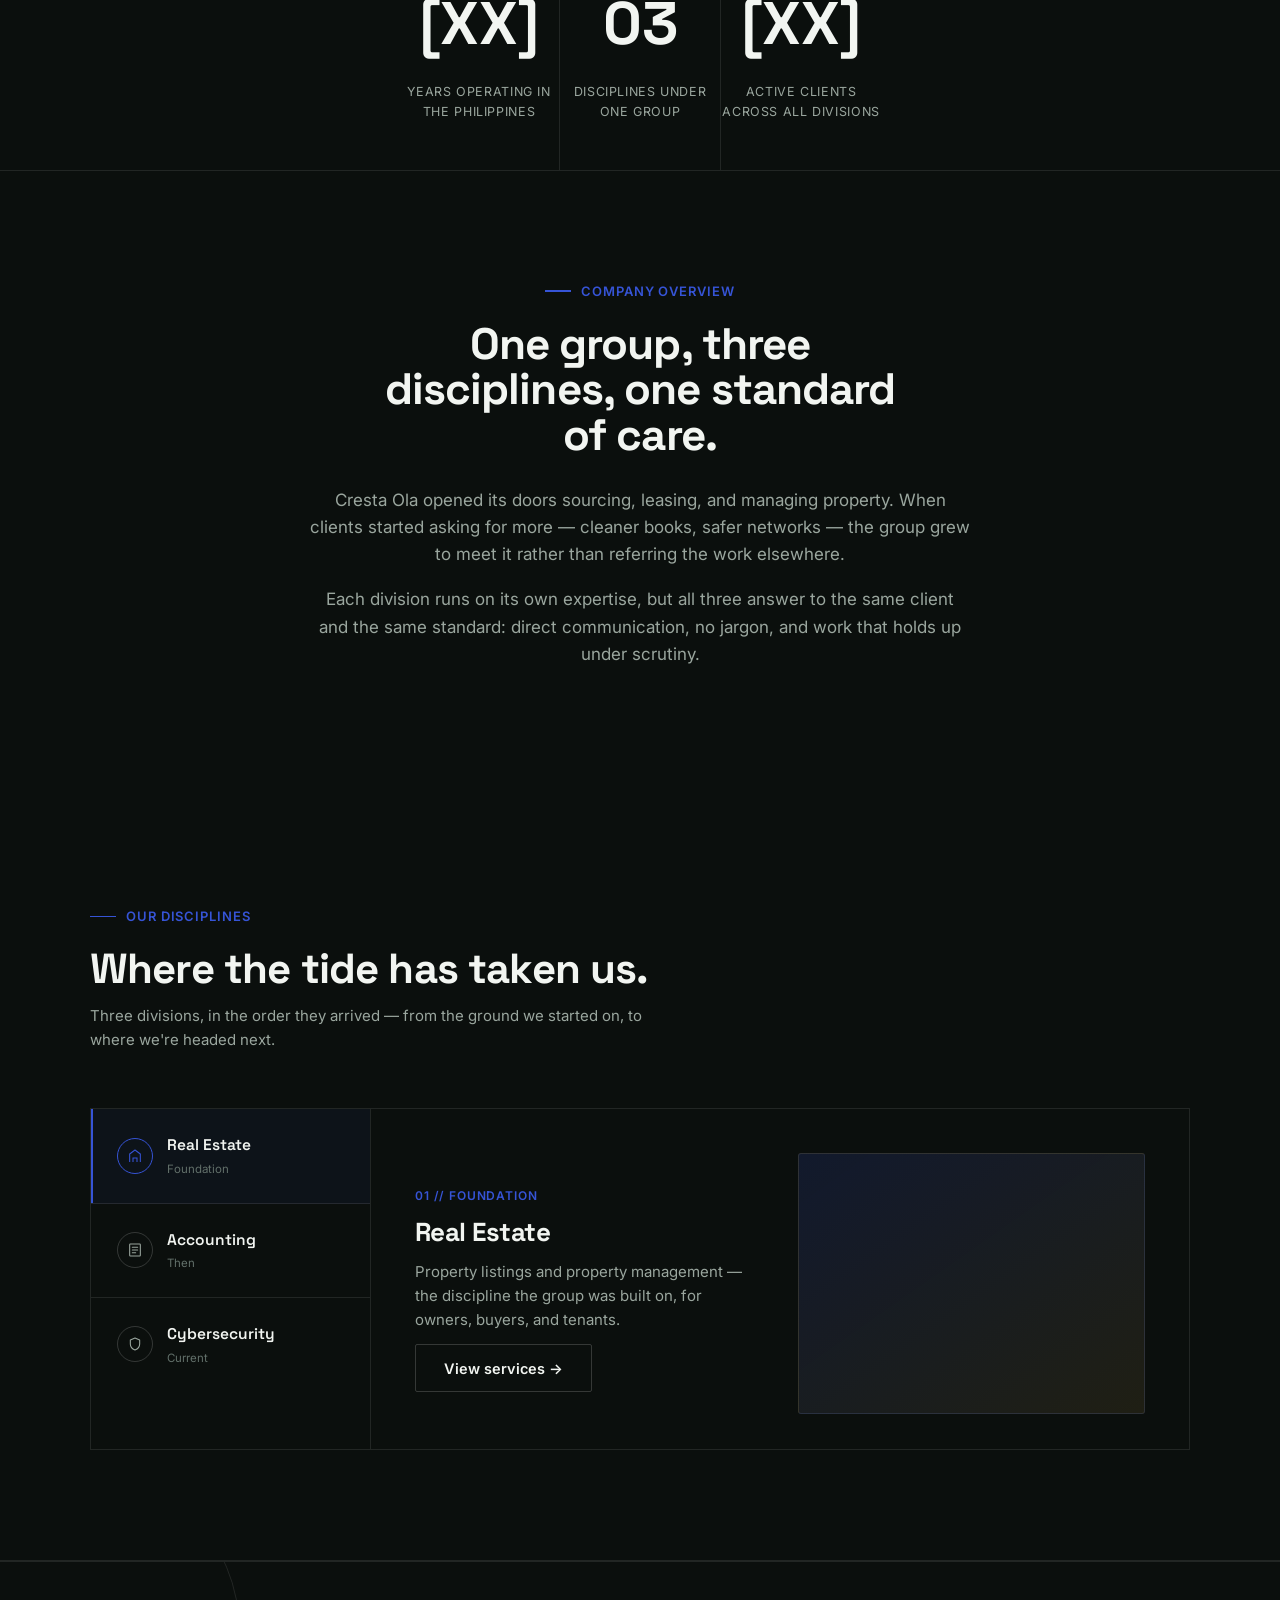
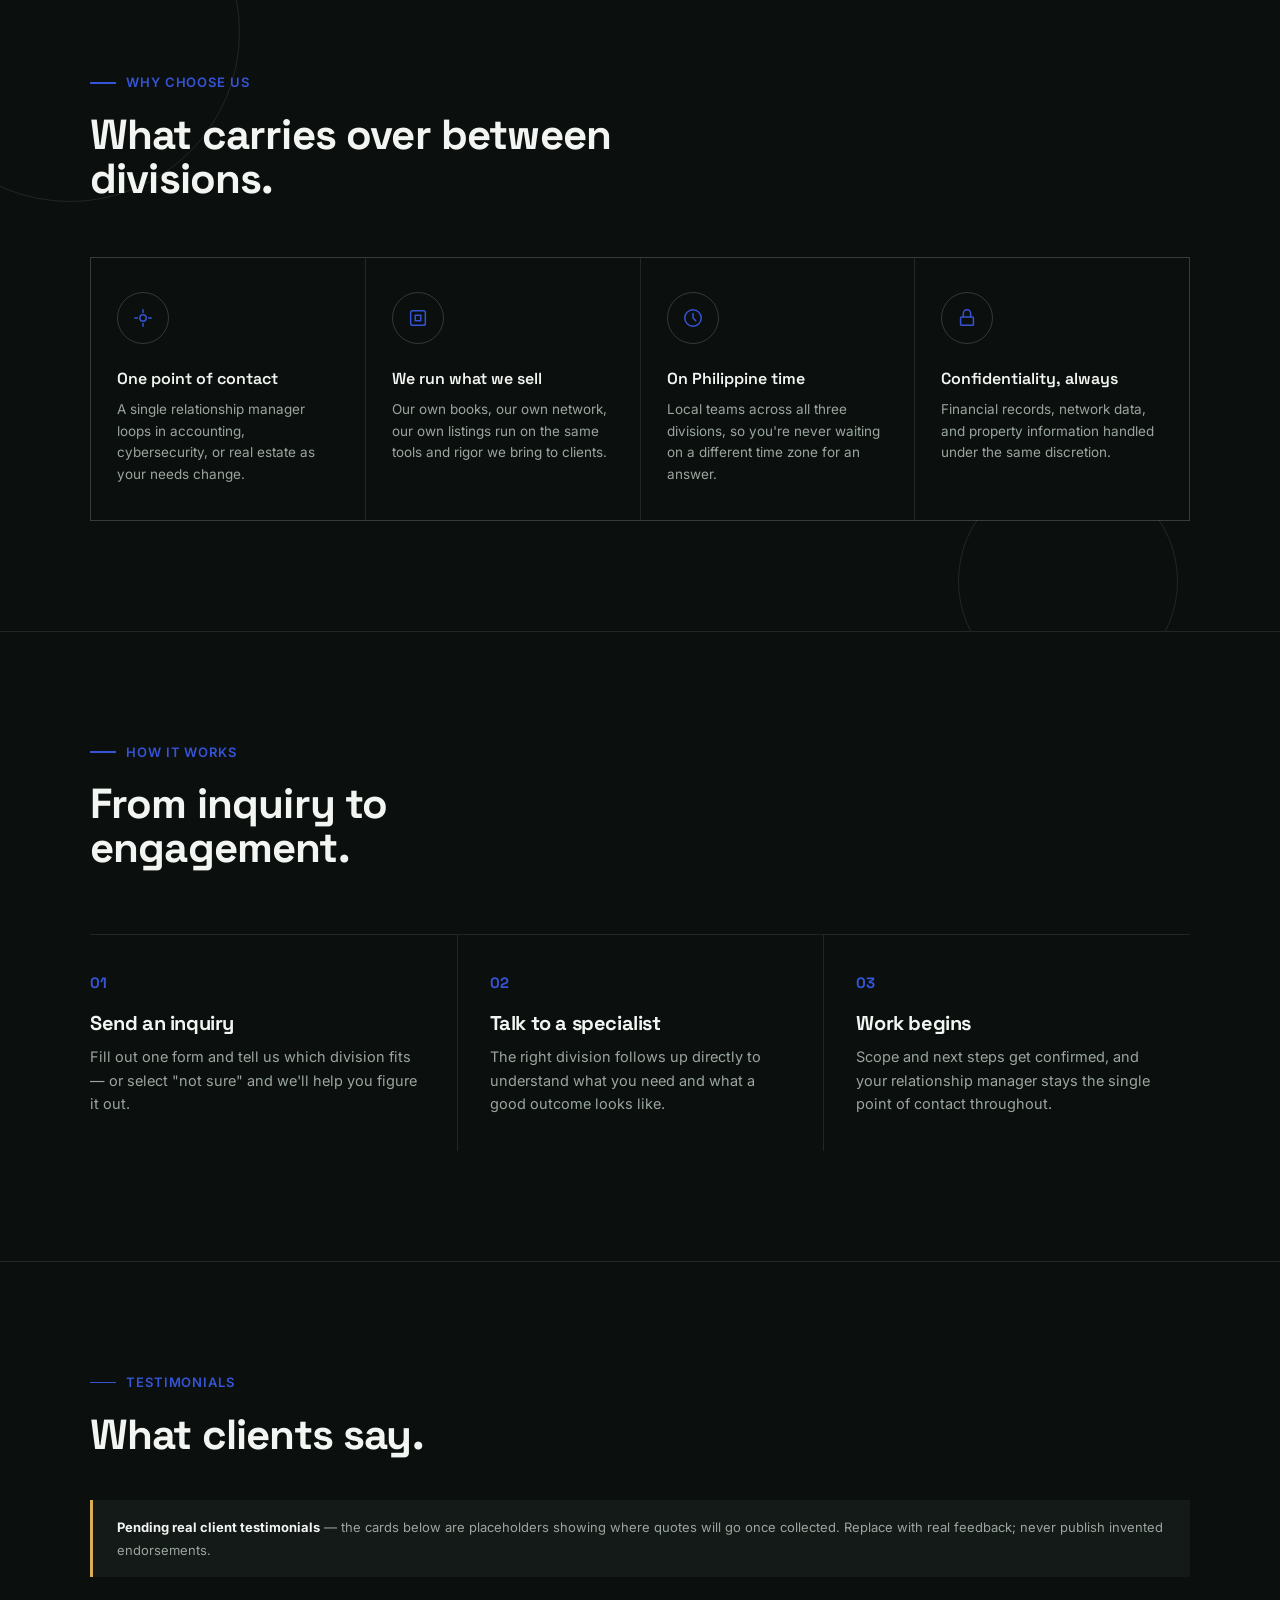
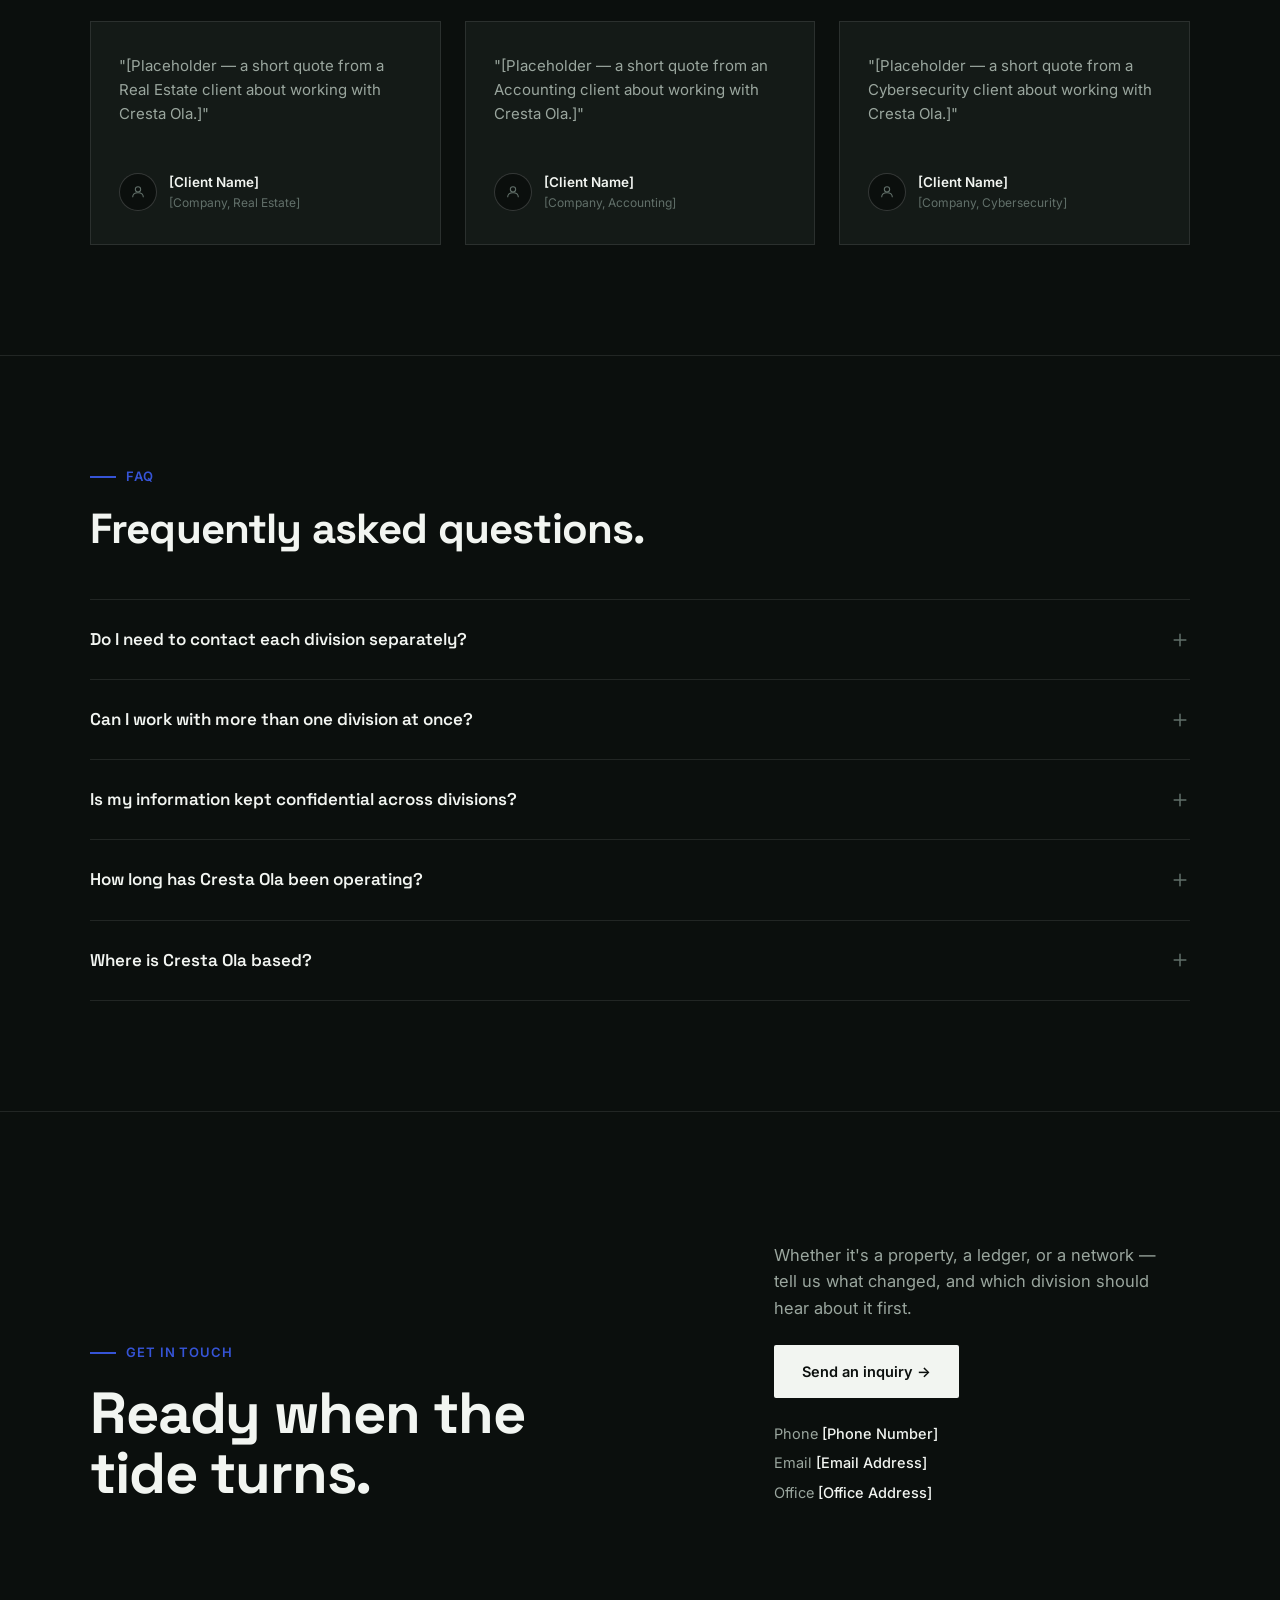
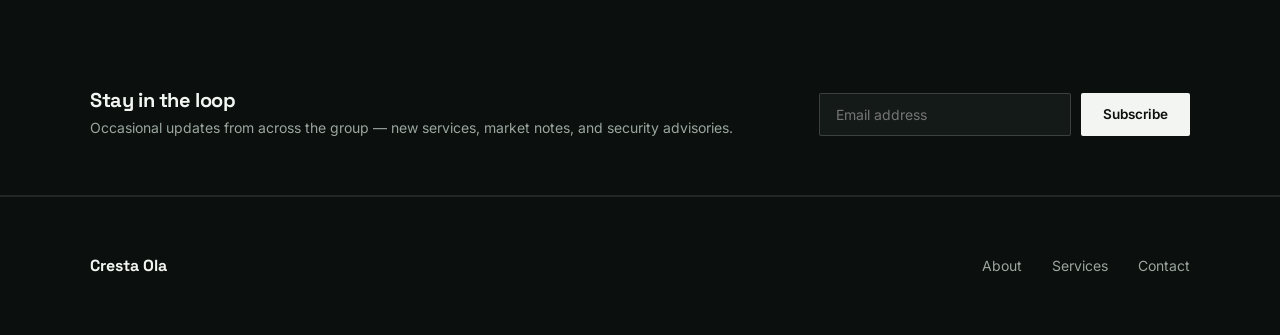
==== commit 5813741d: "Revamp site design, layout, and interactions Large visual and structural overhaul across index.html," ====
--- a/index.html
+++ b/index.html
@@ -6,269 +6,324 @@
 <title>Cresta Ola — Home</title>
 <link rel="preconnect" href="https://fonts.googleapis.com">
 <link rel="preconnect" href="https://fonts.gstatic.com" crossorigin>
-<link href="https://fonts.googleapis.com/css2?family=JetBrains+Mono:wght@400;500;600&family=Inter:wght@400;500;600;700&family=Space+Grotesk:wght@400;500;600;700&display=swap" rel="stylesheet">
+<link href="https://fonts.googleapis.com/css2?family=Inter:wght@400;500;600;700&family=Space+Grotesk:wght@500;600;700&display=swap" rel="stylesheet">
 <style>
   :root{
-    --bg:#EDE4D3;
-    --panel:#F6F0E5;
-    --panel-2:#E9DFCB;
-    --cyan:#A8763C;
-    --cyan-dim:rgba(168,118,60,0.14);
-    --cyan-glow:rgba(168,118,60,0.35);
-    --amber:#7C8A5E;
-    --text:#241F1A;
-    --text-dim:#6B5F52;
-    --text-faint:#9C9080;
-    --line:rgba(36,31,26,0.12);
-    --line-strong:rgba(36,31,26,0.22);
-  }
-
+    --white:#0B0F0D;
+    --band:#141A17;
+    --ink:#F2F5F1;
+    --ink-dim:#9AA69E;
+    --ink-faint:#62706A;
+    --blue:#3654D6;
+    --gold:#D9AE55;
+    --line:rgba(242,245,241,0.10);
+    --line-strong:rgba(242,245,241,0.18);
+    --ghost:rgba(242,245,241,0.06);
+  }
   *{box-sizing:border-box;margin:0;padding:0;}
   html{scroll-behavior:smooth;}
-
-  body{
-    font-family:'Inter',sans-serif;
-    background:var(--bg);
-    color:var(--text);
-    line-height:1.55;
-    -webkit-font-smoothing:antialiased;
-    background-image:
-      radial-gradient(circle at 85% 0%, rgba(168,118,60,0.10), transparent 40%),
-      radial-gradient(circle at 0% 60%, rgba(168,118,60,0.06), transparent 35%),
-      linear-gradient(rgba(36,31,26,0.045) 1px, transparent 1px),
-      linear-gradient(90deg, rgba(36,31,26,0.045) 1px, transparent 1px);
-    background-size:auto, auto, 42px 42px, 42px 42px;
-    background-position:0 0, 0 0, -1px -1px, -1px -1px;
-  }
-
+  body{font-family:'Inter',sans-serif;background:var(--white);color:var(--ink);line-height:1.6;-webkit-font-smoothing:antialiased;overflow-x:hidden;}
   a{color:inherit;text-decoration:none;}
-
-  .wrap{max-width:1180px;margin:0 auto;padding:0 32px;}
-
-  .eyebrow{
-    font-family:'JetBrains Mono',monospace;
-    font-size:12px;
-    letter-spacing:0.14em;
-    text-transform:uppercase;
-    font-weight:500;
-    color:var(--cyan);
-    display:flex;align-items:center;gap:9px;
-  }
-  .eyebrow .dot{
-    width:6px;height:6px;border-radius:50%;background:var(--cyan);
-    box-shadow:0 0 8px var(--cyan-glow);
-    animation:pulse 2s ease-in-out infinite;
-    flex-shrink:0;
-  }
-  @keyframes pulse{0%,100%{opacity:1;}50%{opacity:0.35;}}
-
-  h1,h2,h3{font-family:'Space Grotesk',sans-serif;font-weight:600;line-height:1.12;letter-spacing:-0.01em;}
-
-  .accent{color:var(--cyan);}
-
-  /* HUD corner frame */
-  .hud{position:relative;}
-  .hud::before,.hud::after,.hud .c1,.hud .c2{
-    content:'';position:absolute;width:14px;height:14px;
-    border-color:var(--cyan);border-style:solid;opacity:0.55;
-  }
-  .hud::before{top:-1px;left:-1px;border-width:1.5px 0 0 1.5px;}
-  .hud::after{bottom:-1px;right:-1px;border-width:0 1.5px 1.5px 0;}
-  .hud .c1{top:-1px;right:-1px;border-width:1.5px 1.5px 0 0;}
-  .hud .c2{bottom:-1px;left:-1px;border-width:0 0 1.5px 1.5px;}
+  .wrap{max-width:1180px;margin:0 auto;padding:0 40px;}
+  h1,h2,h3{font-family:'Space Grotesk',sans-serif;font-weight:700;line-height:1.04;letter-spacing:-0.02em;}
+
+  /* AMBIENT ORBS */
+  .orb{position:fixed;border-radius:50%;filter:blur(100px);pointer-events:none;z-index:-1;opacity:0.30;}
+  .orb-a{width:520px;height:520px;background:var(--blue);top:-180px;right:-140px;animation:drift1 24s ease-in-out infinite alternate;}
+  .orb-b{width:420px;height:420px;background:var(--gold);bottom:-160px;left:-120px;animation:drift2 28s ease-in-out infinite alternate;}
+  @keyframes drift1{0%{transform:translate(0,0) scale(1);}100%{transform:translate(-50px,70px) scale(1.12);}}
+  @keyframes drift2{0%{transform:translate(0,0) scale(1);}100%{transform:translate(60px,-50px) scale(1.15);}}
+
+  /* SCROLL REVEAL */
+  .reveal{opacity:0;transform:translateY(28px);transition:opacity .7s ease,transform .7s ease;}
+  .reveal.in-view{opacity:1;transform:translateY(0);}
+
+  /* MARQUEE */
+  .marquee{overflow:hidden;border-top:1px solid var(--line);border-bottom:1px solid var(--line);padding:20px 0;white-space:nowrap;}
+  .marquee-track{display:inline-flex;gap:24px;animation:scrollLeft 20s linear infinite;font-family:'Space Grotesk',sans-serif;font-weight:600;font-size:15px;letter-spacing:0.02em;color:var(--ink-dim);}
+  .marquee-track .dot{color:var(--gold);font-size:8px;align-self:center;}
+  @keyframes scrollLeft{from{transform:translateX(0);}to{transform:translateX(-50%);}}
+
+  /* DIVISION CAROUSEL */
+  .divisions{padding:110px 0;border-bottom:1px solid var(--line);}
+  .divisions-head{max-width:60ch;margin-bottom:56px;}
+  .divisions-head h2{font-size:clamp(28px,3.6vw,42px);margin-top:20px;}
+  .div-carousel{display:grid;grid-template-columns:280px 1fr;gap:0;border:1px solid var(--line);}
+  .div-tabs{border-right:1px solid var(--line);}
+  .div-tab{
+    display:flex;align-items:center;gap:14px;padding:24px 26px;cursor:pointer;border-bottom:1px solid var(--line);
+    transition:background .25s ease;position:relative;
+  }
+  .div-tab:last-child{border-bottom:none;}
+  .div-tab::before{content:'';position:absolute;left:0;top:0;bottom:0;width:2px;background:transparent;transition:background .25s ease;}
+  .div-tab.active{background:rgba(54,84,214,0.06);}
+  .div-tab.active::before{background:var(--blue);}
+  .div-tab:hover{background:rgba(242,245,241,0.03);}
+  .div-tab .dt-icon{width:36px;height:36px;border:1px solid var(--line-strong);border-radius:50%;display:flex;align-items:center;justify-content:center;flex-shrink:0;transition:border-color .25s ease;}
+  .div-tab.active .dt-icon{border-color:var(--blue);}
+  .div-tab .dt-icon svg{width:16px;height:16px;color:var(--ink-dim);transition:color .25s ease;}
+  .div-tab.active .dt-icon svg{color:var(--blue);}
+  .div-tab .dt-label{font-family:'Space Grotesk',sans-serif;font-weight:600;font-size:15.5px;}
+  .div-tab .dt-status{font-size:11.5px;color:var(--ink-faint);margin-top:2px;}
+
+  .div-panels{position:relative;min-height:340px;}
+  .div-panel{position:absolute;inset:0;padding:44px;opacity:0;pointer-events:none;transition:opacity .4s ease;display:grid;grid-template-columns:1fr 1fr;gap:36px;align-items:center;}
+  .div-panel.active{opacity:1;pointer-events:auto;}
+  .div-panel .dp-visual{width:100%;aspect-ratio:4/3;border-radius:3px;border:1px solid var(--line);}
+  .div-panel .dp-tag{font-size:12px;font-weight:600;letter-spacing:0.07em;text-transform:uppercase;color:var(--blue);margin-bottom:14px;}
+  .div-panel h3{font-size:26px;margin-bottom:14px;}
+  .div-panel p{color:var(--ink-dim);font-size:15px;margin-bottom:24px;max-width:44ch;}
+
+  .eyebrow{display:flex;align-items:center;gap:10px;font-size:13px;font-weight:600;letter-spacing:0.07em;text-transform:uppercase;color:var(--blue);}
+  .eyebrow .rule{width:26px;height:1.5px;background:var(--blue);display:inline-block;flex-shrink:0;}
 
   /* NAV */
-  header{
-    position:sticky;top:0;z-index:50;
-    background:rgba(237,228,211,0.88);
-    backdrop-filter:blur(10px);
-    border-bottom:1px solid var(--line);
-  }
-  nav{
-    display:flex;align-items:center;justify-content:space-between;
-    padding:18px 32px;max-width:1180px;margin:0 auto;
-  }
-  .logo{
-    display:flex;align-items:center;gap:10px;
-    font-family:'JetBrains Mono',monospace;
-    font-size:14px;letter-spacing:0.12em;
-    text-transform:uppercase;font-weight:500;color:var(--text);
-  }
-  .logo svg{width:22px;height:22px;flex-shrink:0;}
-  .status-chip{
-    display:flex;align-items:center;gap:7px;
-    font-family:'JetBrains Mono',monospace;font-size:11px;letter-spacing:0.08em;
-    color:var(--text-dim);margin-left:18px;padding-left:18px;border-left:1px solid var(--line-strong);
-  }
-  .status-chip .dot{width:5px;height:5px;border-radius:50%;background:var(--cyan);box-shadow:0 0 6px var(--cyan-glow);animation:pulse 2s ease-in-out infinite;}
-  .nav-links{display:flex;gap:34px;align-items:center;}
-  .nav-links a{
-    color:var(--text-dim);font-size:14px;font-weight:500;
-    transition:color .2s ease;
-  }
-  .nav-links a:hover{color:var(--text);}
-  .nav-cta{
-    background:var(--cyan);color:var(--bg)!important;
-    padding:9px 18px;border-radius:2px;font-size:13px;font-weight:600;
-    transition:box-shadow .2s ease;
-  }
-  .nav-cta:hover{box-shadow:0 0 18px var(--cyan-glow);}
-  .menu-toggle{display:none;background:none;border:none;color:var(--text);font-size:22px;cursor:pointer;}
+  header{position:sticky;top:0;z-index:50;background:rgba(11,15,13,0.85);backdrop-filter:blur(8px);border-bottom:1px solid var(--line);}
+  nav{display:flex;align-items:center;justify-content:space-between;padding:22px 40px;max-width:1180px;margin:0 auto;}
+  .logo{display:flex;align-items:center;gap:9px;font-family:'Space Grotesk',sans-serif;font-weight:700;font-size:17px;letter-spacing:-0.01em;color:var(--ink);}
+  .logo svg{width:24px;height:24px;flex-shrink:0;}
+  .nav-links{display:flex;gap:40px;align-items:center;}
+  .nav-links a{position:relative;font-size:14.5px;font-weight:500;color:var(--ink-dim);transition:color .2s ease;padding-bottom:3px;}
+  .nav-links a::after{content:'';position:absolute;left:0;right:100%;bottom:0;height:1.5px;background:var(--blue);transition:right .25s ease;}
+  .nav-links a:hover,.nav-links a.current{color:var(--ink);}
+  .nav-links a:hover::after,.nav-links a.current::after{right:0;}
+  .nav-cta{background:var(--ink);color:var(--white)!important;padding:11px 22px;border-radius:2px;font-weight:600;font-size:13.5px;transition:background .2s ease,transform .2s ease,box-shadow .2s ease;}
+  .nav-cta::after{display:none;}
+  .nav-cta:hover{background:var(--blue);transform:translateY(-2px);box-shadow:0 8px 20px rgba(54,84,214,0.35);}
+  .menu-toggle{display:none;background:none;border:none;font-size:22px;cursor:pointer;color:var(--ink);}
 
   /* HERO */
-  .hero{padding:100px 0 0;position:relative;overflow:hidden;}
-  .hero .wrap{position:relative;z-index:2;}
-  .hero h1{
-    font-size:clamp(38px,5.6vw,66px);
-    max-width:16ch;margin:22px 0 24px;
-  }
-  .hero p{
-    font-size:17px;color:var(--text-dim);
-    max-width:54ch;margin-bottom:38px;
-  }
-  .hero-ctas{display:flex;gap:16px;margin-bottom:60px;flex-wrap:wrap;}
-  .btn-primary{
-    background:var(--cyan);color:var(--bg);
-    padding:14px 26px;border-radius:2px;font-weight:600;font-size:14px;
-    display:inline-block;transition:box-shadow .2s ease;
-    font-family:'Inter',sans-serif;
-  }
-  .btn-primary:hover{box-shadow:0 0 22px var(--cyan-glow);}
-  .btn-ghost{
-    border:1px solid var(--line-strong);color:var(--text);
-    padding:14px 26px;border-radius:2px;font-weight:600;font-size:14px;
-    display:inline-block;transition:border-color .2s ease;
-  }
-  .btn-ghost:hover{border-color:var(--cyan);}
-
-  .chart-frame{padding:26px 26px 14px;background:var(--panel);border:1px solid var(--line);}
-  .chart-label-row{display:flex;justify-content:space-between;font-family:'JetBrains Mono',monospace;font-size:11px;color:var(--text-faint);margin-top:10px;letter-spacing:0.06em;}
-
-  .wave-svg{display:block;width:100%;height:auto;}
-  .wave-svg .line{
-    fill:none;stroke:var(--cyan);stroke-width:2;filter:drop-shadow(0 0 5px var(--cyan-glow));
-    stroke-dasharray:1600;stroke-dashoffset:1600;
-    animation:draw 2s ease forwards .2s;
-  }
-  .wave-svg .grid-line{stroke:var(--line);stroke-width:1;}
-  .wave-svg .marker{opacity:0;animation:fadeIn .5s ease forwards;}
-  .wave-svg .marker:nth-of-type(1){animation-delay:.8s;}
-  .wave-svg .marker:nth-of-type(2){animation-delay:1.2s;}
-  .wave-svg .marker:nth-of-type(3){animation-delay:1.6s;}
-  @keyframes draw{to{stroke-dashoffset:0;}}
-  @keyframes fadeIn{to{opacity:1;}}
-  @media (prefers-reduced-motion: reduce){
-    .wave-svg .line{animation:none;stroke-dashoffset:0;}
-    .wave-svg .marker{animation:none;opacity:1;}
-    .eyebrow .dot,.status-chip .dot{animation:none;}
-  }
+  .hero{padding:140px 0 100px;text-align:center;}
+  .hero .eyebrow{justify-content:center;}
+  .hero h1{font-size:clamp(40px,6.4vw,80px);max-width:16ch;margin:28px auto 30px;}
+  .hero em{font-style:normal;background:linear-gradient(100deg,var(--blue) 20%,var(--gold) 90%);-webkit-background-clip:text;background-clip:text;color:transparent;}
+  .hero p{font-size:18px;color:var(--ink-dim);max-width:56ch;margin:0 auto 44px;}
+  .hero-ctas{display:flex;gap:18px;flex-wrap:wrap;margin-bottom:48px;justify-content:center;}
+  .btn-primary{background:var(--ink);color:var(--white);padding:15px 28px;font-weight:600;font-size:14.5px;border-radius:2px;transition:background .2s ease,transform .2s ease,box-shadow .2s ease;display:inline-flex;align-items:center;gap:8px;}
+  .btn-primary:hover{background:var(--blue);transform:translateY(-2px);box-shadow:0 10px 26px rgba(54,84,214,0.4);}
+  .btn-ghost{border:1.5px solid var(--line-strong);color:var(--ink);padding:14.5px 28px;font-weight:600;font-size:14.5px;border-radius:2px;transition:border-color .2s ease,color .2s ease,transform .2s ease;}
+  .btn-ghost:hover{border-color:var(--blue);color:var(--blue);transform:translateY(-2px);}
+
+  /* HERO QUICK ROUTER */
+  .quick-router{display:flex;gap:12px;flex-wrap:wrap;margin-bottom:48px;justify-content:center;}
+  .qr-pill{
+    display:inline-flex;align-items:center;gap:8px;padding:10px 18px 10px 14px;
+    border:1px solid var(--line-strong);border-radius:999px;font-size:13.5px;font-weight:600;color:var(--ink-dim);
+    transition:border-color .2s ease,color .2s ease,background .2s ease,transform .2s ease;cursor:pointer;
+  }
+  .qr-pill .dot{width:6px;height:6px;border-radius:50%;background:var(--ink-faint);transition:background .2s ease;}
+  .qr-pill:hover{border-color:var(--blue);color:var(--ink);transform:translateY(-2px);background:rgba(54,84,214,0.06);}
+  .qr-pill:hover .dot{background:var(--blue);}
+
+  .wave-line{width:100%;height:auto;display:block;}
+  .wave-line path{fill:none;stroke:var(--blue);stroke-width:2.5;filter:drop-shadow(0 0 10px rgba(54,84,214,0.45));}
+  .wave-line circle{filter:drop-shadow(0 0 8px rgba(217,174,85,0.6));}
+  .wave-caption{display:flex;justify-content:space-between;margin-top:18px;font-size:12.5px;color:var(--ink-faint);letter-spacing:0.02em;}
+
+  /* LEADERSHIP QUOTE */
+  .quote-card{
+    margin:60px auto 0;padding:36px 40px;background:var(--band);border:1px solid var(--line);
+    display:grid;grid-template-columns:auto 1fr;gap:28px;align-items:center;max-width:640px;text-align:left;
+  }
+  .quote-avatar{width:56px;height:56px;border-radius:50%;background:rgba(54,84,214,0.12);border:1px solid rgba(54,84,214,0.3);display:flex;align-items:center;justify-content:center;flex-shrink:0;}
+  .quote-avatar svg{width:22px;height:22px;color:var(--blue);}
+  .quote-text{font-family:'Space Grotesk',sans-serif;font-size:17px;font-weight:500;line-height:1.5;margin-bottom:10px;}
+  .quote-name{font-size:13px;color:var(--ink-dim);}
+  .quote-name strong{color:var(--ink);font-weight:600;}
+
+  /* STATS STRIP */
+  .stats-row{display:flex;border-top:1px solid var(--line);border-bottom:1px solid var(--line);}
+  .stat{flex:1;padding:48px 0;border-right:1px solid var(--line);transition:background .3s ease;text-align:center;}
+  .stat:last-child{border-right:none;}
+  .stat .num{font-family:'Space Grotesk',sans-serif;font-weight:700;font-size:60px;color:var(--ink);}
+  .stat .label{font-size:12.5px;color:var(--ink-dim);margin-top:10px;text-transform:uppercase;letter-spacing:0.05em;max-width:20ch;margin-left:auto;margin-right:auto;}
 
   /* OVERVIEW */
-  .overview{padding:100px 0;}
-  .overview .wrap{
-    display:grid;grid-template-columns:1.1fr 0.9fr;gap:80px;align-items:start;
-  }
-  .overview h2{font-size:32px;margin:16px 0 20px;max-width:15ch;}
-  .overview p{color:var(--text-dim);font-size:16px;margin-bottom:16px;max-width:52ch;}
-  .stats{display:flex;flex-direction:column;gap:16px;}
-  .stat{position:relative;padding:22px 24px;background:var(--panel);border:1px solid var(--line);}
-  .stat .num{font-family:'JetBrains Mono',monospace;font-size:30px;color:var(--cyan);font-weight:600;}
-  .stat .label{font-size:12.5px;color:var(--text-dim);margin-top:6px;font-family:'JetBrains Mono',monospace;letter-spacing:0.03em;}
+  .overview{padding:110px 0;text-align:center;}
+  .overview .wrap{max-width:820px;margin:0 auto;}
+  .overview .eyebrow{justify-content:center;}
+  .overview h2{font-size:clamp(28px,4vw,44px);max-width:18ch;margin:20px auto 28px;}
+  .overview-copy p{color:var(--ink-dim);font-size:17px;margin:0 auto 18px;max-width:60ch;}
 
   /* SERVICES */
   .services{padding:110px 0;border-top:1px solid var(--line);}
-  .services-head{max-width:56ch;margin-bottom:56px;}
-  .services-head h2{font-size:32px;margin-top:16px;}
-
-  .timeline-frame{padding:30px 30px 18px;background:var(--panel);border:1px solid var(--line);margin-bottom:36px;}
-
-  .service-cards{
-    display:grid;grid-template-columns:repeat(3,1fr);gap:24px;
-  }
-  .service-card{
-    background:var(--panel);border:1px solid var(--line);
-    padding:30px 26px;transition:border-color .2s ease;
-  }
-  .service-card:hover{border-color:var(--line-strong);}
-  .service-card.current{border-color:rgba(168,118,60,0.4);box-shadow:0 0 26px rgba(168,118,60,0.10);}
-  .service-card .tag{
-    font-family:'JetBrains Mono',monospace;font-size:11.5px;letter-spacing:0.05em;
-    color:var(--text-faint);margin-bottom:16px;display:flex;align-items:center;gap:8px;
-  }
-  .service-card.current .tag{color:var(--cyan);}
-  .service-card .tag .live-dot{width:5px;height:5px;border-radius:50%;background:var(--cyan);box-shadow:0 0 6px var(--cyan-glow);animation:pulse 2s ease-in-out infinite;}
-  .service-card h3{font-size:22px;margin-bottom:10px;}
-  .service-card p{color:var(--text-dim);font-size:14.5px;margin-bottom:20px;}
-  .service-card a{font-size:13px;font-weight:600;color:var(--cyan);}
-  .service-card a::after{content:' →';}
-
-  /* WHY CHOOSE US */
-  .why{padding:100px 0;border-top:1px solid var(--line);}
-  .why .wrap{display:grid;grid-template-columns:0.8fr 1.2fr;gap:70px;}
-  .why-head h2{font-size:32px;margin-top:16px;max-width:12ch;}
-  .why-list{display:flex;flex-direction:column;}
-  .why-item{
-    display:flex;gap:18px;padding:26px 0;border-bottom:1px solid var(--line);
-  }
-  .why-item:first-child{padding-top:0;}
-  .why-item .node{
-    flex-shrink:0;width:34px;height:34px;border:1px solid var(--line-strong);
-    display:flex;align-items:center;justify-content:center;margin-top:2px;
-  }
-  .why-item .node svg{width:16px;height:16px;color:var(--cyan);}
-  .why-item h4{font-size:16.5px;font-weight:600;margin-bottom:6px;font-family:'Space Grotesk',sans-serif;}
-  .why-item p{font-size:14.5px;color:var(--text-dim);max-width:56ch;}
-
-  /* CONTACT CTA */
-  .cta-band{padding:110px 0;text-align:center;border-top:1px solid var(--line);}
-  .cta-band .eyebrow{justify-content:center;margin-bottom:20px;}
-  .cta-band h2{font-size:clamp(30px,4.2vw,44px);max-width:18ch;margin:0 auto 18px;}
-  .cta-band p{color:var(--text-dim);max-width:44ch;margin:0 auto 34px;font-size:16px;}
-  .contact-strip{
-    display:inline-flex;flex-direction:column;gap:10px;margin-top:44px;text-align:left;
-    font-family:'JetBrains Mono',monospace;font-size:13px;color:var(--text-dim);
-    background:var(--panel);border:1px solid var(--line);padding:22px 28px;
-  }
-  .contact-strip .k{color:var(--text-faint);}
-  .contact-strip .v{color:var(--cyan);}
+  .services-head{display:flex;justify-content:space-between;align-items:flex-end;gap:40px;margin-bottom:70px;flex-wrap:wrap;}
+  .services-head h2{font-size:clamp(30px,4vw,46px);max-width:14ch;}
+  .services-head p{color:var(--ink-dim);font-size:16px;max-width:38ch;}
+
+  .service-block{position:relative;padding:52px 24px;margin:0 -24px;border-top:1px solid var(--line);display:grid;grid-template-columns:64px 96px 1fr auto;gap:28px;align-items:center;transition:background .3s ease;border-radius:4px;}
+  .service-block:hover{background:rgba(242,245,241,0.03);}
+  .service-block:last-child{border-bottom:1px solid var(--line);}
+  .service-block .index{font-family:'Space Grotesk',sans-serif;font-weight:700;font-size:64px;color:var(--ghost);line-height:1;transition:color .3s ease;}
+  .service-block:hover .index{color:rgba(54,84,214,0.18);}
+  .service-block .thumb{width:96px;height:96px;border-radius:2px;background:linear-gradient(145deg, rgba(54,84,214,0.16), rgba(217,174,85,0.10));border:1px solid var(--line);transition:transform .35s ease;}
+  .service-block:hover .thumb{transform:scale(1.08) rotate(-2deg);}
+  .service-block.f1 .thumb{background:linear-gradient(145deg, rgba(217,174,85,0.18), rgba(54,84,214,0.05));}
+  .service-block.f2 .thumb{background:linear-gradient(145deg, rgba(54,84,214,0.10), rgba(217,174,85,0.14));}
+  .service-block.current .thumb{background:linear-gradient(145deg, rgba(54,84,214,0.28), rgba(54,84,214,0.06));border-color:rgba(54,84,214,0.35);}
+  .service-block .content h3{font-size:26px;margin-bottom:10px;}
+  .service-block .content .status{display:inline-block;font-size:11.5px;font-weight:600;letter-spacing:0.06em;text-transform:uppercase;color:var(--ink-faint);margin-bottom:12px;}
+  .service-block.current .content .status{color:var(--blue);}
+  .service-block .content p{color:var(--ink-dim);font-size:15.5px;max-width:56ch;}
+  .service-block .go{align-self:center;font-size:14px;font-weight:600;color:var(--ink);white-space:nowrap;transition:color .2s ease,transform .2s ease;display:inline-block;}
+  .service-block .go:hover{color:var(--blue);transform:translateX(4px);}
+
+  /* WHY */
+  .why{padding:110px 0;border-top:1px solid var(--line);}
+  .why .wrap{display:grid;grid-template-columns:0.8fr 1.2fr;gap:90px;}
+  .why-head h2{font-size:clamp(28px,3.4vw,40px);max-width:11ch;}
+  .why-item{padding:30px 24px;margin:0 -24px;border-top:1px solid var(--line);display:grid;grid-template-columns:56px 1fr;gap:24px;transition:background .3s ease,transform .3s ease;border-radius:4px;}
+  .why-item:hover{background:rgba(242,245,241,0.03);transform:translateX(6px);}
+  .why-item:last-child{border-bottom:1px solid var(--line);}
+  .why-item .num{font-family:'Space Grotesk',sans-serif;font-weight:600;font-size:16px;color:var(--gold);}
+
+  /* ADVANTAGES ICON GRID */
+  .advantages{padding:110px 0;border-top:1px solid var(--line);position:relative;overflow:hidden;}
+  .adv-circle{position:absolute;border:1px solid var(--line);border-radius:50%;pointer-events:none;}
+  .adv-circle-1{width:340px;height:340px;top:-100px;left:-100px;}
+  .adv-circle-2{width:220px;height:220px;bottom:-60px;right:8%;}
+  .adv-head{max-width:56ch;margin-bottom:56px;position:relative;}
+  .adv-head h2{font-size:clamp(28px,3.6vw,42px);margin-top:20px;}
+  .adv-grid{display:grid;grid-template-columns:repeat(4,1fr);gap:1px;background:var(--line);border:1px solid var(--line);position:relative;}
+  .adv-card{background:var(--white);padding:34px 26px;transition:background .3s ease;position:relative;}
+  .adv-card:hover{background:var(--band);}
+  .adv-card .adv-icon-wrap{position:relative;width:52px;height:52px;margin-bottom:22px;}
+  .adv-card .adv-icon-glow{position:absolute;inset:-10px;border-radius:50%;background:radial-gradient(circle, rgba(54,84,214,0.18), transparent 70%);opacity:0;transition:opacity .3s ease;}
+  .adv-card:hover .adv-icon-glow{opacity:1;}
+  .adv-card .adv-icon{width:52px;height:52px;border:1px solid var(--line-strong);border-radius:50%;display:flex;align-items:center;justify-content:center;position:relative;}
+  .adv-card .adv-icon svg{width:22px;height:22px;color:var(--blue);}
+  .adv-card h4{font-size:16px;font-weight:600;font-family:'Space Grotesk',sans-serif;margin-bottom:8px;}
+  .adv-card p{font-size:13.5px;color:var(--ink-dim);}
+  .why-item h4{font-size:18px;font-weight:600;font-family:'Space Grotesk',sans-serif;margin-bottom:8px;}
+  .why-item p{font-size:15px;color:var(--ink-dim);max-width:56ch;}
+
+  /* CTA */
+  .cta-band{padding:130px 0;border-top:1px solid var(--line);}
+  .cta-band .wrap{display:grid;grid-template-columns:1.2fr 0.8fr;gap:60px;align-items:end;}
+  .cta-band h2{font-size:clamp(34px,5vw,58px);max-width:14ch;}
+  .cta-band-right{display:flex;flex-direction:column;gap:24px;align-items:flex-start;}
+  .cta-band p{color:var(--ink-dim);font-size:16.5px;max-width:40ch;}
+  .contact-lines{font-size:14.5px;color:var(--ink-dim);display:flex;flex-direction:column;gap:6px;}
+  .contact-lines span{color:var(--ink);font-weight:500;}
 
   /* FOOTER */
-  footer{padding:36px 0;border-top:1px solid var(--line);}
-  footer .wrap{
-    display:flex;justify-content:space-between;align-items:center;flex-wrap:wrap;gap:16px;
-  }
-  .footer-logo{
-    font-family:'JetBrains Mono',monospace;font-size:12.5px;letter-spacing:0.1em;
-    text-transform:uppercase;color:var(--text-dim);
-  }
-  .footer-links{display:flex;gap:24px;font-size:13px;color:var(--text-dim);}
-  .footer-links a:hover{color:var(--text);}
-
+  footer{padding:56px 0;border-top:1px solid var(--line);}
+  footer .wrap{display:flex;justify-content:space-between;align-items:center;flex-wrap:wrap;gap:20px;}
+  .footer-logo{font-family:'Space Grotesk',sans-serif;font-weight:700;font-size:16px;}
+  .footer-links{display:flex;gap:30px;font-size:14px;color:var(--ink-dim);}
+  .footer-links a:hover{color:var(--ink);}
+
+  /* FOOTER NEWSLETTER */
+  .footer-newsletter{border-bottom:1px solid var(--line);padding:56px 0;}
+  .fn-row{display:flex;justify-content:space-between;align-items:center;gap:32px;flex-wrap:wrap;}
+  .fn-copy h3{font-size:20px;margin-bottom:6px;}
+  .fn-copy p{font-size:14px;color:var(--ink-dim);}
+  .fn-form{display:flex;gap:10px;flex-wrap:wrap;}
+  .fn-form input{
+    background:var(--band);border:1px solid var(--line-strong);color:var(--ink);
+    padding:12px 16px;font-family:'Inter',sans-serif;font-size:14px;border-radius:2px;outline:none;
+    min-width:240px;transition:border-color .2s ease;
+  }
+  .fn-form input:focus{border-color:var(--blue);}
+  .fn-form button{
+    background:var(--ink);color:var(--white);border:none;padding:12px 22px;font-weight:600;font-size:13.5px;
+    border-radius:2px;cursor:pointer;font-family:'Inter',sans-serif;transition:background .2s ease,transform .2s ease;
+  }
+  .fn-form button:hover{background:var(--blue);transform:translateY(-2px);}
+
+  /* COOKIE BANNER */
+  .cookie-banner{
+    position:fixed;left:24px;right:24px;bottom:24px;max-width:640px;margin:0 auto;z-index:100;
+    background:var(--band);border:1px solid var(--line-strong);padding:22px 26px;
+    display:flex;align-items:center;gap:24px;flex-wrap:wrap;
+    box-shadow:0 20px 50px rgba(0,0,0,0.35);
+    transform:translateY(160%);transition:transform .5s ease .6s;
+  }
+  .cookie-banner.show{transform:translateY(0);}
+  .cookie-banner p{font-size:13.5px;color:var(--ink-dim);flex:1;min-width:220px;}
+  .cookie-banner .cb-actions{display:flex;gap:10px;}
+  .cb-btn{padding:10px 18px;border-radius:2px;font-size:13px;font-weight:600;cursor:pointer;transition:all .2s ease;border:1px solid var(--line-strong);background:transparent;color:var(--ink-dim);font-family:'Inter',sans-serif;}
+  .cb-btn.primary{background:var(--ink);color:var(--white);border-color:var(--ink);}
+  .cb-btn.primary:hover{background:var(--blue);border-color:var(--blue);}
+  .cb-btn:hover{color:var(--ink);border-color:var(--line-strong);}
+
+  /* HOW IT WORKS */
+  .process{padding:110px 0;border-top:1px solid var(--line);}
+  .process-head{max-width:56ch;margin-bottom:64px;}
+  .process-head h2{font-size:clamp(28px,3.6vw,42px);}
+  .process-grid{display:grid;grid-template-columns:repeat(3,1fr);gap:0;border-top:1px solid var(--line);}
+  .process-step{padding:36px 32px 36px 0;transition:transform .3s ease;}
+  .process-step:hover{transform:translateY(-6px);}
+  .process-step + .process-step{padding-left:32px;border-left:1px solid var(--line);}
+  .process-step .step-num{font-family:'Space Grotesk',sans-serif;font-weight:700;font-size:15px;color:var(--blue);margin-bottom:18px;}
+  .process-step h3{font-size:20px;margin-bottom:12px;}
+  .process-step p{color:var(--ink-dim);font-size:14.5px;}
+
+  /* TESTIMONIALS */
+  .testimonials{padding:110px 0;border-top:1px solid var(--line);}
+  .testimonials-head{display:flex;justify-content:space-between;align-items:flex-end;gap:40px;margin-bottom:44px;flex-wrap:wrap;}
+  .testimonials-head h2{font-size:clamp(28px,3.6vw,42px);max-width:14ch;}
+  .t-notice{border-left:3px solid var(--gold);padding:16px 24px;margin-bottom:44px;background:var(--band);}
+  .t-notice p{font-size:13px;color:var(--ink-dim);line-height:1.7;}
+  .t-notice strong{color:var(--ink);}
+  .t-grid{display:grid;grid-template-columns:repeat(3,1fr);gap:24px;}
+  .t-card{padding:32px 28px;background:var(--band);border:1px solid var(--line);transition:transform .3s ease,border-color .3s ease;}
+  .t-card:hover{transform:translateY(-6px);border-color:var(--line-strong);}
+  .t-card .t-quote{font-size:15px;color:var(--ink-dim);line-height:1.6;margin-bottom:22px;min-height:96px;}
+  .t-card .t-who{display:flex;align-items:center;gap:12px;}
+  .t-card .t-avatar{width:38px;height:38px;border-radius:50%;background:var(--white);border:1px solid var(--line-strong);display:flex;align-items:center;justify-content:center;flex-shrink:0;}
+  .t-card .t-avatar svg{width:16px;height:16px;color:var(--ink-faint);}
+  .t-card .t-name{font-size:13.5px;font-weight:600;}
+  .t-card .t-role{font-size:12px;color:var(--ink-faint);}
+
+  /* FAQ */
+  .faq{padding:110px 0;border-top:1px solid var(--line);}
+  .faq-head{max-width:56ch;margin-bottom:48px;}
+  .faq-head h2{font-size:clamp(28px,3.6vw,42px);}
+  .faq-list{border-top:1px solid var(--line);}
+  .faq-item{border-bottom:1px solid var(--line);padding:26px 0;}
+  .faq-item summary{
+    display:flex;justify-content:space-between;align-items:center;gap:20px;cursor:pointer;
+    font-family:'Space Grotesk',sans-serif;font-weight:600;font-size:17px;list-style:none;
+  }
+  .faq-item summary::-webkit-details-marker{display:none;}
+  .faq-item summary .chev{flex-shrink:0;width:20px;height:20px;color:var(--ink-faint);transition:transform .3s ease;}
+  .faq-item[open] summary .chev{transform:rotate(45deg);color:var(--blue);}
+  .faq-item .faq-a{color:var(--ink-dim);font-size:15px;margin-top:16px;max-width:70ch;}
+
+  @media (max-width: 900px){
+    .process-grid{grid-template-columns:1fr;}
+    .process-step + .process-step{padding-left:0;border-left:none;border-top:1px solid var(--line);padding-top:36px;}
+    .t-grid{grid-template-columns:1fr;}
+  }
+    .service-block{grid-template-columns:44px 72px 1fr;}
+    .service-block .go{grid-column:1 / 4;margin-top:10px;}
+    .service-block .index{font-size:36px;}
+    .service-block .thumb{width:72px;height:72px;}
+    .quote-card{grid-template-columns:1fr;text-align:left;}
+  }
   @media (max-width: 860px){
-    .nav-links{
-      position:fixed;top:64px;left:0;right:0;background:var(--bg);
-      flex-direction:column;padding:24px 32px;gap:22px;
-      transform:translateY(-120%);transition:transform .25s ease;
-      border-bottom:1px solid var(--line);
-    }
+    .nav-links{position:fixed;top:66px;left:0;right:0;background:var(--white);flex-direction:column;padding:26px 40px;gap:22px;transform:translateY(-120%);transition:transform .25s ease;border-bottom:1px solid var(--line);}
     .nav-links.open{transform:translateY(0);}
     .menu-toggle{display:block;}
-    .status-chip{display:none;}
-    .overview .wrap, .why .wrap{grid-template-columns:1fr;gap:40px;}
-    .service-cards{grid-template-columns:1fr;}
+    .stats-row{flex-direction:column;}
+    .stat{border-right:none;border-bottom:1px solid var(--line);}
+    .stat:last-child{border-bottom:none;}
   }
 </style>
 </head>
 <body>
 
+<div class="orb orb-a"></div>
+<div class="orb orb-b"></div>
+
 <header>
   <nav>
     <a href="index.html" class="logo">
-      <svg viewBox="0 0 24 24" fill="none" xmlns="http://www.w3.org/2000/svg">
-        <path d="M2 16L7 10L12 16L17 6L22 12" stroke="#A8763C" stroke-width="1.8" stroke-linecap="round" stroke-linejoin="round"/>
+      <svg viewBox="0 0 100 100" xmlns="http://www.w3.org/2000/svg">
+        <polygon points="50,6 87,28 87,72 50,94 13,72 13,28" fill="none" stroke="#3654D6" stroke-width="6"/>
       </svg>
       Cresta Ola
-      <span class="status-chip"><span class="dot"></span>SYSTEMS SECURE</span>
     </a>
     <div class="nav-links" id="navLinks">
       <a href="about.html">About Us</a>
@@ -282,151 +337,289 @@
 
 <section class="hero">
   <div class="wrap">
-    <div class="eyebrow"><span class="dot"></span>Group of companies — Philippines</div>
-    <h1>Every tide changes shape. We've ridden <span class="accent">three</span>.</h1>
+    <div class="eyebrow"><span class="rule"></span>Group of companies — Philippines</div>
+    <h1>Every tide changes shape.<br>We've ridden <em>three</em>.</h1>
     <p>Cresta Ola began in real estate. As the group grew, it moved into accounting and cybersecurity — three disciplines built on the same habit: read the situation before it turns, and be ready for it.</p>
     <div class="hero-ctas">
-      <a href="services.html" class="btn-primary">Explore our services</a>
+      <a href="services.html" class="btn-primary">Explore our services →</a>
       <a href="about.html" class="btn-ghost">Read our story</a>
     </div>
 
-    <div class="chart-frame hud">
-      <span class="c1"></span><span class="c2"></span>
-      <svg class="wave-svg" viewBox="0 0 1200 220" preserveAspectRatio="none">
-        <line class="grid-line" x1="0" y1="55" x2="1200" y2="55"/>
-        <line class="grid-line" x1="0" y1="110" x2="1200" y2="110"/>
-        <line class="grid-line" x1="0" y1="165" x2="1200" y2="165"/>
-        <polyline class="line" points="0,165 140,168 260,150 300,80 420,95 520,150 600,152 720,60 820,40 900,55 1020,50 1120,30 1200,35"/>
-        <polygon class="marker" points="300,72 308,80 300,88 292,80" fill="#7C8A5E"/>
-        <polygon class="marker" points="600,144 608,152 600,160 592,152" fill="#7C8A5E"/>
-        <polygon class="marker" points="820,32 828,40 820,48 812,40" fill="#A8763C"/>
-      </svg>
-      <div class="chart-label-row">
-        <span>REAL ESTATE — FOUNDATION</span>
-        <span>ACCOUNTING</span>
-        <span>CYBERSECURITY — CURRENT</span>
-      </div>
+    <div class="quick-router">
+      <a href="#divisions" class="qr-pill" data-goto="0"><span class="dot"></span>Real Estate</a>
+      <a href="#divisions" class="qr-pill" data-goto="1"><span class="dot"></span>Accounting</a>
+      <a href="#divisions" class="qr-pill" data-goto="2"><span class="dot"></span>Cybersecurity</a>
+    </div>
+
+    <svg class="wave-line" viewBox="0 0 1200 160" preserveAspectRatio="none">
+      <path d="M0,130 C140,132 180,90 280,90 C380,90 400,120 500,120 C600,120 620,50 740,50 C840,50 870,70 960,70 C1040,70 1070,25 1200,25"/>
+      <circle cx="1200" cy="25" r="5" fill="#D9AE55"/>
+    </svg>
+    <div class="wave-caption">
+      <span>Real Estate — Foundation</span>
+      <span>Accounting</span>
+      <span>Cybersecurity — Current</span>
+    </div>
+
+    <div class="quote-card reveal">
+      <div class="quote-avatar">
+        <svg viewBox="0 0 24 24" fill="none"><circle cx="12" cy="8" r="4" stroke="currentColor" stroke-width="1.6"/><path d="M4 20c0-4.4 3.6-7 8-7s8 2.6 8 7" stroke="currentColor" stroke-width="1.6"/></svg>
+      </div>
+      <div>
+        <div class="quote-text">"[Placeholder quote — e.g. a short line from group leadership on why Cresta Ola exists.]"</div>
+        <div class="quote-name"><strong>[Name]</strong>, [Title, Cresta Ola]</div>
+      </div>
+    </div>
+  </div>
+</section>
+
+<div class="marquee">
+  <div class="marquee-track">
+    <span>Real Estate</span><span class="dot">●</span><span>Accounting</span><span class="dot">●</span><span>Cybersecurity</span><span class="dot">●</span><span>Real Estate</span><span class="dot">●</span><span>Accounting</span><span class="dot">●</span><span>Cybersecurity</span><span class="dot">●</span>
+    <span>Real Estate</span><span class="dot">●</span><span>Accounting</span><span class="dot">●</span><span>Cybersecurity</span><span class="dot">●</span><span>Real Estate</span><span class="dot">●</span><span>Accounting</span><span class="dot">●</span><span>Cybersecurity</span><span class="dot">●</span>
+  </div>
+</div>
+
+<section class="stats-row">
+  <div class="wrap" style="display:flex;padding:0;">
+    <div class="stat reveal">
+      <div class="num">[XX]</div>
+      <div class="label">Years operating in the Philippines</div>
+    </div>
+    <div class="stat reveal">
+      <div class="num">03</div>
+      <div class="label">Disciplines under one group</div>
+    </div>
+    <div class="stat reveal">
+      <div class="num">[XX]</div>
+      <div class="label">Active clients across all divisions</div>
     </div>
   </div>
 </section>
 
 <section class="overview">
   <div class="wrap">
-    <div>
-      <div class="eyebrow"><span class="dot"></span>Company overview</div>
-      <h2>One group, three disciplines, one standard of care.</h2>
+    <div class="reveal">
+      <div class="eyebrow"><span class="rule"></span>Company overview</div>
+      <h2 style="margin-top:20px;">One group, three disciplines, one standard of care.</h2>
+    </div>
+    <div class="overview-copy reveal">
       <p>Cresta Ola opened its doors sourcing, leasing, and managing property. When clients started asking for more — cleaner books, safer networks — the group grew to meet it rather than referring the work elsewhere.</p>
       <p>Each division runs on its own expertise, but all three answer to the same client and the same standard: direct communication, no jargon, and work that holds up under scrutiny.</p>
     </div>
-    <div class="stats">
-      <div class="stat hud"><span class="c1"></span><span class="c2"></span>
-        <div class="num">[XX]</div>
-        <div class="label">YEARS OPERATING IN THE PHILIPPINES</div>
-      </div>
-      <div class="stat hud"><span class="c1"></span><span class="c2"></span>
-        <div class="num">03</div>
-        <div class="label">DISCIPLINES UNDER ONE GROUP</div>
-      </div>
-      <div class="stat hud"><span class="c1"></span><span class="c2"></span>
-        <div class="num">[XX]</div>
-        <div class="label">ACTIVE CLIENTS ACROSS ALL DIVISIONS</div>
-      </div>
-    </div>
-  </div>
-</section>
-
-<section class="services" id="services">
-  <div class="wrap">
-    <div class="services-head">
-      <div class="eyebrow"><span class="dot"></span>Where the tide has taken us</div>
-      <h2>Our disciplines, in the order they arrived.</h2>
-    </div>
-
-    <div class="timeline-frame hud">
-      <span class="c1"></span><span class="c2"></span>
-      <svg class="wave-svg" viewBox="0 0 900 220" preserveAspectRatio="none">
-        <line class="grid-line" x1="0" y1="55" x2="900" y2="55"/>
-        <line class="grid-line" x1="0" y1="110" x2="900" y2="110"/>
-        <line class="grid-line" x1="0" y1="165" x2="900" y2="165"/>
-        <polyline class="line" points="30,180 150,182 250,160 250,160 400,120 450,110 450,110 600,55 650,45 650,45 780,50 850,48"/>
-        <polygon class="marker" points="250,152 258,160 250,168 242,160" fill="#7C8A5E"/>
-        <polygon class="marker" points="450,102 458,110 450,118 442,110" fill="#7C8A5E"/>
-        <polygon class="marker" points="650,37 658,45 650,53 642,45" fill="#A8763C"/>
-      </svg>
-    </div>
-
-    <div class="service-cards">
-      <div class="service-card">
-        <span class="tag">01 // FOUNDATION</span>
-        <h3>Real Estate</h3>
-        <p>Property listings and property management — the discipline the group was built on.</p>
-        <a href="services.html#real-estate">View real estate services</a>
-      </div>
-      <div class="service-card">
-        <span class="tag">02 // THEN</span>
-        <h3>Accounting</h3>
-        <p>Bookkeeping, compliance, and reporting for businesses that outgrew a spreadsheet.</p>
-        <a href="services.html#accounting">View accounting services</a>
-      </div>
-      <div class="service-card current">
-        <span class="tag"><span class="live-dot"></span>03 // ACTIVE</span>
-        <h3>Cybersecurity</h3>
-        <p>Products and solutions that protect networks and data — the group's newest, fastest-growing division.</p>
-        <a href="services.html#cybersecurity">View cybersecurity services</a>
-      </div>
-    </div>
-  </div>
-</section>
-
-<section class="why">
-  <div class="wrap">
-    <div class="why-head">
-      <div class="eyebrow"><span class="dot"></span>Why choose us</div>
+  </div>
+</section>
+
+<section class="divisions" id="divisions">
+  <div class="wrap">
+    <div class="divisions-head reveal">
+      <div class="eyebrow"><span class="rule"></span>Our disciplines</div>
+      <h2>Where the tide has taken us.</h2>
+      <p style="color:var(--ink-dim);font-size:15px;margin-top:14px;">Three divisions, in the order they arrived — from the ground we started on, to where we're headed next.</p>
+    </div>
+
+    <div class="div-carousel reveal">
+      <div class="div-tabs" id="divTabs">
+        <div class="div-tab active" data-panel="0">
+          <div class="dt-icon"><svg viewBox="0 0 24 24" fill="none"><path d="M4 21V9l8-6 8 6v12" stroke="currentColor" stroke-width="1.6" stroke-linejoin="round"/><path d="M9 21v-6h6v6" stroke="currentColor" stroke-width="1.6"/></svg></div>
+          <div><div class="dt-label">Real Estate</div><div class="dt-status">Foundation</div></div>
+        </div>
+        <div class="div-tab" data-panel="1">
+          <div class="dt-icon"><svg viewBox="0 0 24 24" fill="none"><rect x="4" y="3" width="16" height="18" rx="1" stroke="currentColor" stroke-width="1.6"/><path d="M8 8h8M8 12h8M8 16h5" stroke="currentColor" stroke-width="1.6" stroke-linecap="round"/></svg></div>
+          <div><div class="dt-label">Accounting</div><div class="dt-status">Then</div></div>
+        </div>
+        <div class="div-tab" data-panel="2">
+          <div class="dt-icon"><svg viewBox="0 0 24 24" fill="none"><path d="M12 3l7 3v6c0 4.5-3 7.5-7 9-4-1.5-7-4.5-7-9V6l7-3z" stroke="currentColor" stroke-width="1.6" stroke-linejoin="round"/></svg></div>
+          <div><div class="dt-label">Cybersecurity</div><div class="dt-status">Current</div></div>
+        </div>
+      </div>
+      <div class="div-panels">
+        <div class="div-panel active" data-panel="0">
+          <div>
+            <div class="dp-tag">01 // Foundation</div>
+            <h3>Real Estate</h3>
+            <p>Property listings and property management — the discipline the group was built on, for owners, buyers, and tenants.</p>
+            <a href="services.html#real-estate" class="btn-ghost">View services →</a>
+          </div>
+          <div class="dp-visual" style="background:linear-gradient(145deg, rgba(54,84,214,0.16), rgba(217,174,85,0.10));"></div>
+        </div>
+        <div class="div-panel" data-panel="1">
+          <div>
+            <div class="dp-tag">02 // Then</div>
+            <h3>Accounting</h3>
+            <p>Bookkeeping, compliance, and reporting for businesses that outgrew a spreadsheet — brought in-house so clients don't need a separate vendor.</p>
+            <a href="services.html#accounting" class="btn-ghost">View services →</a>
+          </div>
+          <div class="dp-visual" style="background:linear-gradient(145deg, rgba(217,174,85,0.18), rgba(54,84,214,0.05));"></div>
+        </div>
+        <div class="div-panel" data-panel="2">
+          <div>
+            <div class="dp-tag">03 // Current</div>
+            <h3>Cybersecurity</h3>
+            <p>Products and solutions that protect networks and data — the group's newest, fastest-growing division.</p>
+            <a href="services.html#cybersecurity" class="btn-ghost">View services →</a>
+          </div>
+          <div class="dp-visual" style="background:linear-gradient(145deg, rgba(54,84,214,0.28), rgba(54,84,214,0.06));border-color:rgba(54,84,214,0.35);"></div>
+        </div>
+      </div>
+    </div>
+  </div>
+</section>
+
+<section class="advantages">
+  <div class="adv-circle adv-circle-1"></div>
+  <div class="adv-circle adv-circle-2"></div>
+  <div class="wrap">
+    <div class="adv-head reveal">
+      <div class="eyebrow"><span class="rule"></span>Why choose us</div>
       <h2>What carries over between divisions.</h2>
     </div>
-    <div class="why-list">
-      <div class="why-item">
-        <div class="node"><svg viewBox="0 0 24 24" fill="none"><circle cx="12" cy="12" r="9" stroke="currentColor" stroke-width="1.6"/><path d="M12 7v5l3 3" stroke="currentColor" stroke-width="1.6" stroke-linecap="round"/></svg></div>
-        <div>
-          <h4>One point of contact, three disciplines</h4>
-          <p>A single relationship manager can loop in accounting, cybersecurity, or real estate as your needs change — no re-explaining your business to a new vendor.</p>
-        </div>
-      </div>
-      <div class="why-item">
-        <div class="node"><svg viewBox="0 0 24 24" fill="none"><rect x="4" y="4" width="16" height="16" rx="1" stroke="currentColor" stroke-width="1.6"/><path d="M8 12h8M12 8v8" stroke="currentColor" stroke-width="1.6" stroke-linecap="round"/></svg></div>
-        <div>
-          <h4>We run what we sell</h4>
-          <p>Our own books, our own network, our own listings are managed with the same tools and rigor we bring to clients.</p>
-        </div>
-      </div>
-      <div class="why-item">
-        <div class="node"><svg viewBox="0 0 24 24" fill="none"><path d="M12 3l7 3v6c0 4.5-3 7.5-7 9-4-1.5-7-4.5-7-9V6l7-3z" stroke="currentColor" stroke-width="1.6" stroke-linejoin="round"/></svg></div>
-        <div>
-          <h4>Philippine-based, on Philippine time</h4>
-          <p>Local teams across all three divisions, so you're never waiting on a different time zone for an answer.</p>
-        </div>
-      </div>
-      <div class="why-item">
-        <div class="node"><svg viewBox="0 0 24 24" fill="none"><rect x="5" y="11" width="14" height="9" rx="1" stroke="currentColor" stroke-width="1.6"/><path d="M8 11V7a4 4 0 0 1 8 0v4" stroke="currentColor" stroke-width="1.6"/></svg></div>
-        <div>
-          <h4>Confidentiality across every division</h4>
-          <p>Financial records, network data, and property information are handled under the same discretion, no matter which team you're working with.</p>
-        </div>
-      </div>
+    <div class="adv-grid reveal">
+      <div class="adv-card">
+        <div class="adv-icon-wrap"><div class="adv-icon-glow"></div><div class="adv-icon"><svg viewBox="0 0 24 24" fill="none"><circle cx="12" cy="12" r="3.5" stroke="currentColor" stroke-width="1.6"/><path d="M12 3v3M12 18v3M3 12h3M18 12h3" stroke="currentColor" stroke-width="1.6" stroke-linecap="round"/></svg></div></div>
+        <h4>One point of contact</h4>
+        <p>A single relationship manager loops in accounting, cybersecurity, or real estate as your needs change.</p>
+      </div>
+      <div class="adv-card">
+        <div class="adv-icon-wrap"><div class="adv-icon-glow"></div><div class="adv-icon"><svg viewBox="0 0 24 24" fill="none"><rect x="4" y="4" width="16" height="16" rx="2" stroke="currentColor" stroke-width="1.6"/><path d="M9 9h6v6H9z" stroke="currentColor" stroke-width="1.6"/></svg></div></div>
+        <h4>We run what we sell</h4>
+        <p>Our own books, our own network, our own listings run on the same tools and rigor we bring to clients.</p>
+      </div>
+      <div class="adv-card">
+        <div class="adv-icon-wrap"><div class="adv-icon-glow"></div><div class="adv-icon"><svg viewBox="0 0 24 24" fill="none"><circle cx="12" cy="12" r="9" stroke="currentColor" stroke-width="1.6"/><path d="M12 7v5l3 3" stroke="currentColor" stroke-width="1.6" stroke-linecap="round"/></svg></div></div>
+        <h4>On Philippine time</h4>
+        <p>Local teams across all three divisions, so you're never waiting on a different time zone for an answer.</p>
+      </div>
+      <div class="adv-card">
+        <div class="adv-icon-wrap"><div class="adv-icon-glow"></div><div class="adv-icon"><svg viewBox="0 0 24 24" fill="none"><rect x="5" y="11" width="14" height="9" rx="1" stroke="currentColor" stroke-width="1.6"/><path d="M8 11V7a4 4 0 0 1 8 0v4" stroke="currentColor" stroke-width="1.6"/></svg></div></div>
+        <h4>Confidentiality, always</h4>
+        <p>Financial records, network data, and property information handled under the same discretion.</p>
+      </div>
+    </div>
+  </div>
+</section>
+
+<section class="process">
+  <div class="wrap">
+    <div class="process-head reveal">
+      <div class="eyebrow"><span class="rule"></span>How it works</div>
+      <h2 style="margin-top:20px;">From inquiry to engagement.</h2>
+    </div>
+    <div class="process-grid">
+      <div class="process-step reveal">
+        <div class="step-num">01</div>
+        <h3>Send an inquiry</h3>
+        <p>Fill out one form and tell us which division fits — or select "not sure" and we'll help you figure it out.</p>
+      </div>
+      <div class="process-step reveal">
+        <div class="step-num">02</div>
+        <h3>Talk to a specialist</h3>
+        <p>The right division follows up directly to understand what you need and what a good outcome looks like.</p>
+      </div>
+      <div class="process-step reveal">
+        <div class="step-num">03</div>
+        <h3>Work begins</h3>
+        <p>Scope and next steps get confirmed, and your relationship manager stays the single point of contact throughout.</p>
+      </div>
+    </div>
+  </div>
+</section>
+
+<section class="testimonials">
+  <div class="wrap">
+    <div class="testimonials-head reveal">
+      <div>
+        <div class="eyebrow"><span class="rule"></span>Testimonials</div>
+        <h2 style="margin-top:20px;">What clients say.</h2>
+      </div>
+    </div>
+    <div class="t-notice reveal"><p><strong>Pending real client testimonials</strong> — the cards below are placeholders showing where quotes will go once collected. Replace with real feedback; never publish invented endorsements.</p></div>
+    <div class="t-grid">
+      <div class="t-card reveal">
+        <div class="t-quote">"[Placeholder — a short quote from a Real Estate client about working with Cresta Ola.]"</div>
+        <div class="t-who">
+          <div class="t-avatar"><svg viewBox="0 0 24 24" fill="none"><circle cx="12" cy="8" r="4" stroke="currentColor" stroke-width="1.6"/><path d="M4 20c0-4.4 3.6-7 8-7s8 2.6 8 7" stroke="currentColor" stroke-width="1.6"/></svg></div>
+          <div><div class="t-name">[Client Name]</div><div class="t-role">[Company, Real Estate]</div></div>
+        </div>
+      </div>
+      <div class="t-card reveal">
+        <div class="t-quote">"[Placeholder — a short quote from an Accounting client about working with Cresta Ola.]"</div>
+        <div class="t-who">
+          <div class="t-avatar"><svg viewBox="0 0 24 24" fill="none"><circle cx="12" cy="8" r="4" stroke="currentColor" stroke-width="1.6"/><path d="M4 20c0-4.4 3.6-7 8-7s8 2.6 8 7" stroke="currentColor" stroke-width="1.6"/></svg></div>
+          <div><div class="t-name">[Client Name]</div><div class="t-role">[Company, Accounting]</div></div>
+        </div>
+      </div>
+      <div class="t-card reveal">
+        <div class="t-quote">"[Placeholder — a short quote from a Cybersecurity client about working with Cresta Ola.]"</div>
+        <div class="t-who">
+          <div class="t-avatar"><svg viewBox="0 0 24 24" fill="none"><circle cx="12" cy="8" r="4" stroke="currentColor" stroke-width="1.6"/><path d="M4 20c0-4.4 3.6-7 8-7s8 2.6 8 7" stroke="currentColor" stroke-width="1.6"/></svg></div>
+          <div><div class="t-name">[Client Name]</div><div class="t-role">[Company, Cybersecurity]</div></div>
+        </div>
+      </div>
+    </div>
+  </div>
+</section>
+
+<section class="faq">
+  <div class="wrap">
+    <div class="faq-head reveal">
+      <div class="eyebrow"><span class="rule"></span>FAQ</div>
+      <h2 style="margin-top:20px;">Frequently asked questions.</h2>
+    </div>
+    <div class="faq-list">
+      <details class="faq-item reveal">
+        <summary>Do I need to contact each division separately?<svg class="chev" viewBox="0 0 24 24" fill="none"><path d="M12 5v14M5 12h14" stroke="currentColor" stroke-width="1.8" stroke-linecap="round"/></svg></summary>
+        <div class="faq-a">No — one inquiry form routes to the right division, and a single relationship manager can loop in the others if your needs change.</div>
+      </details>
+      <details class="faq-item reveal">
+        <summary>Can I work with more than one division at once?<svg class="chev" viewBox="0 0 24 24" fill="none"><path d="M12 5v14M5 12h14" stroke="currentColor" stroke-width="1.8" stroke-linecap="round"/></svg></summary>
+        <div class="faq-a">Yes — many clients use two or three divisions together, and one point of contact coordinates across them so you're not re-explaining your business to a new vendor each time.</div>
+      </details>
+      <details class="faq-item reveal">
+        <summary>Is my information kept confidential across divisions?<svg class="chev" viewBox="0 0 24 24" fill="none"><path d="M12 5v14M5 12h14" stroke="currentColor" stroke-width="1.8" stroke-linecap="round"/></svg></summary>
+        <div class="faq-a">Yes — property details, financial records, and network data are all handled under the same standard of discretion, no matter which team you're working with.</div>
+      </details>
+      <details class="faq-item reveal">
+        <summary>How long has Cresta Ola been operating?<svg class="chev" viewBox="0 0 24 24" fill="none"><path d="M12 5v14M5 12h14" stroke="currentColor" stroke-width="1.8" stroke-linecap="round"/></svg></summary>
+        <div class="faq-a">[XX] years — the group started in real estate and has since grown into accounting and cybersecurity as well.</div>
+      </details>
+      <details class="faq-item reveal">
+        <summary>Where is Cresta Ola based?<svg class="chev" viewBox="0 0 24 24" fill="none"><path d="M12 5v14M5 12h14" stroke="currentColor" stroke-width="1.8" stroke-linecap="round"/></svg></summary>
+        <div class="faq-a">The group is based in the Philippines, with local teams across all three divisions.</div>
+      </details>
     </div>
   </div>
 </section>
 
 <section class="cta-band">
   <div class="wrap">
-    <div class="eyebrow"><span class="dot"></span>Get in touch</div>
-    <h2>Ready when the tide turns.</h2>
-    <p>Whether it's a property, a ledger, or a network — tell us what changed, and which division should hear about it first.</p>
-    <a href="contact.html" class="btn-primary">Send an inquiry</a>
-    <div class="contact-strip">
-      <div><span class="k">PHONE:</span> <span class="v">[Phone Number]</span></div>
-      <div><span class="k">EMAIL:</span> <span class="v">[Email Address]</span></div>
-      <div><span class="k">OFFICE:</span> <span class="v">[Office Address]</span></div>
+    <div class="reveal">
+      <div class="eyebrow"><span class="rule"></span>Get in touch</div>
+      <h2 style="margin-top:20px;">Ready when the tide turns.</h2>
+    </div>
+    <div class="cta-band-right">
+      <p>Whether it's a property, a ledger, or a network — tell us what changed, and which division should hear about it first.</p>
+      <a href="contact.html" class="btn-primary">Send an inquiry →</a>
+      <div class="contact-lines">
+        <div>Phone <span>[Phone Number]</span></div>
+        <div>Email <span>[Email Address]</span></div>
+        <div>Office <span>[Office Address]</span></div>
+      </div>
+    </div>
+  </div>
+</section>
+
+<section class="footer-newsletter">
+  <div class="wrap">
+    <div class="fn-row reveal">
+      <div class="fn-copy">
+        <h3>Stay in the loop</h3>
+        <p>Occasional updates from across the group — new services, market notes, and security advisories.</p>
+      </div>
+      <form class="fn-form" action="#" method="POST">
+        <input type="email" placeholder="Email address" required>
+        <button type="submit">Subscribe</button>
+      </form>
     </div>
   </div>
 </section>
@@ -442,10 +635,101 @@
   </div>
 </footer>
 
+<div class="cookie-banner" id="cookieBanner">
+  <p>We use cookies to improve your experience on this site and understand how it's used. You can accept or decline non-essential cookies.</p>
+  <div class="cb-actions">
+    <button class="cb-btn" id="cbReject">Reject</button>
+    <button class="cb-btn primary" id="cbAccept">Accept all</button>
+  </div>
+</div>
+
 <script>
   const toggle = document.getElementById('menuToggle');
   const links = document.getElementById('navLinks');
   toggle.addEventListener('click', () => links.classList.toggle('open'));
+
+  // Scroll-triggered reveal animations
+  const revealEls = document.querySelectorAll('.reveal');
+  const io = new IntersectionObserver((entries) => {
+    entries.forEach((entry, i) => {
+      if (entry.isIntersecting) {
+        setTimeout(() => entry.target.classList.add('in-view'), i % 4 * 60);
+        io.unobserve(entry.target);
+      }
+    });
+  }, { threshold: 0.12 });
+  revealEls.forEach(el => io.observe(el));
+
+  // Count-up animation for the "03 disciplines" stat
+  const counterEl = document.querySelector('.stats-row .stat:nth-child(2) .num');
+  if (counterEl) {
+    const counterIO = new IntersectionObserver((entries) => {
+      entries.forEach(entry => {
+        if (entry.isIntersecting) {
+          let n = 0;
+          const target = 3;
+          const step = () => {
+            n++;
+            counterEl.textContent = String(n).padStart(2, '0');
+            if (n < target) requestAnimationFrame(() => setTimeout(step, 220));
+          };
+          step();
+          counterIO.unobserve(entry.target);
+        }
+      });
+    }, { threshold: 0.5 });
+    counterIO.observe(counterEl);
+  }
+
+  // Hero quick-router — smooth scroll + activate matching division tab
+  document.querySelectorAll('.qr-pill').forEach(pill => {
+    pill.addEventListener('click', (e) => {
+      e.preventDefault();
+      const idx = pill.dataset.goto;
+      document.getElementById('divisions').scrollIntoView({ behavior: 'smooth' });
+      setTimeout(() => activateDivision(idx), 400);
+    });
+  });
+
+  // Division carousel — tabs + auto-rotate
+  const divTabs = document.querySelectorAll('.div-tab');
+  const divPanels = document.querySelectorAll('.div-panel');
+  let divIndex = 0;
+  let divTimer;
+
+  function activateDivision(idx) {
+    divIndex = Number(idx);
+    divTabs.forEach(t => t.classList.toggle('active', t.dataset.panel === String(divIndex)));
+    divPanels.forEach(p => p.classList.toggle('active', p.dataset.panel === String(divIndex)));
+  }
+
+  divTabs.forEach(tab => {
+    tab.addEventListener('click', () => {
+      activateDivision(tab.dataset.panel);
+      resetDivTimer();
+    });
+  });
+
+  function resetDivTimer() {
+    clearInterval(divTimer);
+    divTimer = setInterval(() => {
+      activateDivision((divIndex + 1) % divTabs.length);
+    }, 5000);
+  }
+  resetDivTimer();
+
+  const divCarousel = document.querySelector('.div-carousel');
+  if (divCarousel) {
+    divCarousel.addEventListener('mouseenter', () => clearInterval(divTimer));
+    divCarousel.addEventListener('mouseleave', resetDivTimer);
+  }
+
+  // Cookie consent banner
+  const cookieBanner = document.getElementById('cookieBanner');
+  setTimeout(() => cookieBanner.classList.add('show'), 800);
+  const dismissCookieBanner = () => cookieBanner.classList.remove('show');
+  document.getElementById('cbAccept').addEventListener('click', dismissCookieBanner);
+  document.getElementById('cbReject').addEventListener('click', dismissCookieBanner);
 </script>
 
 </body>
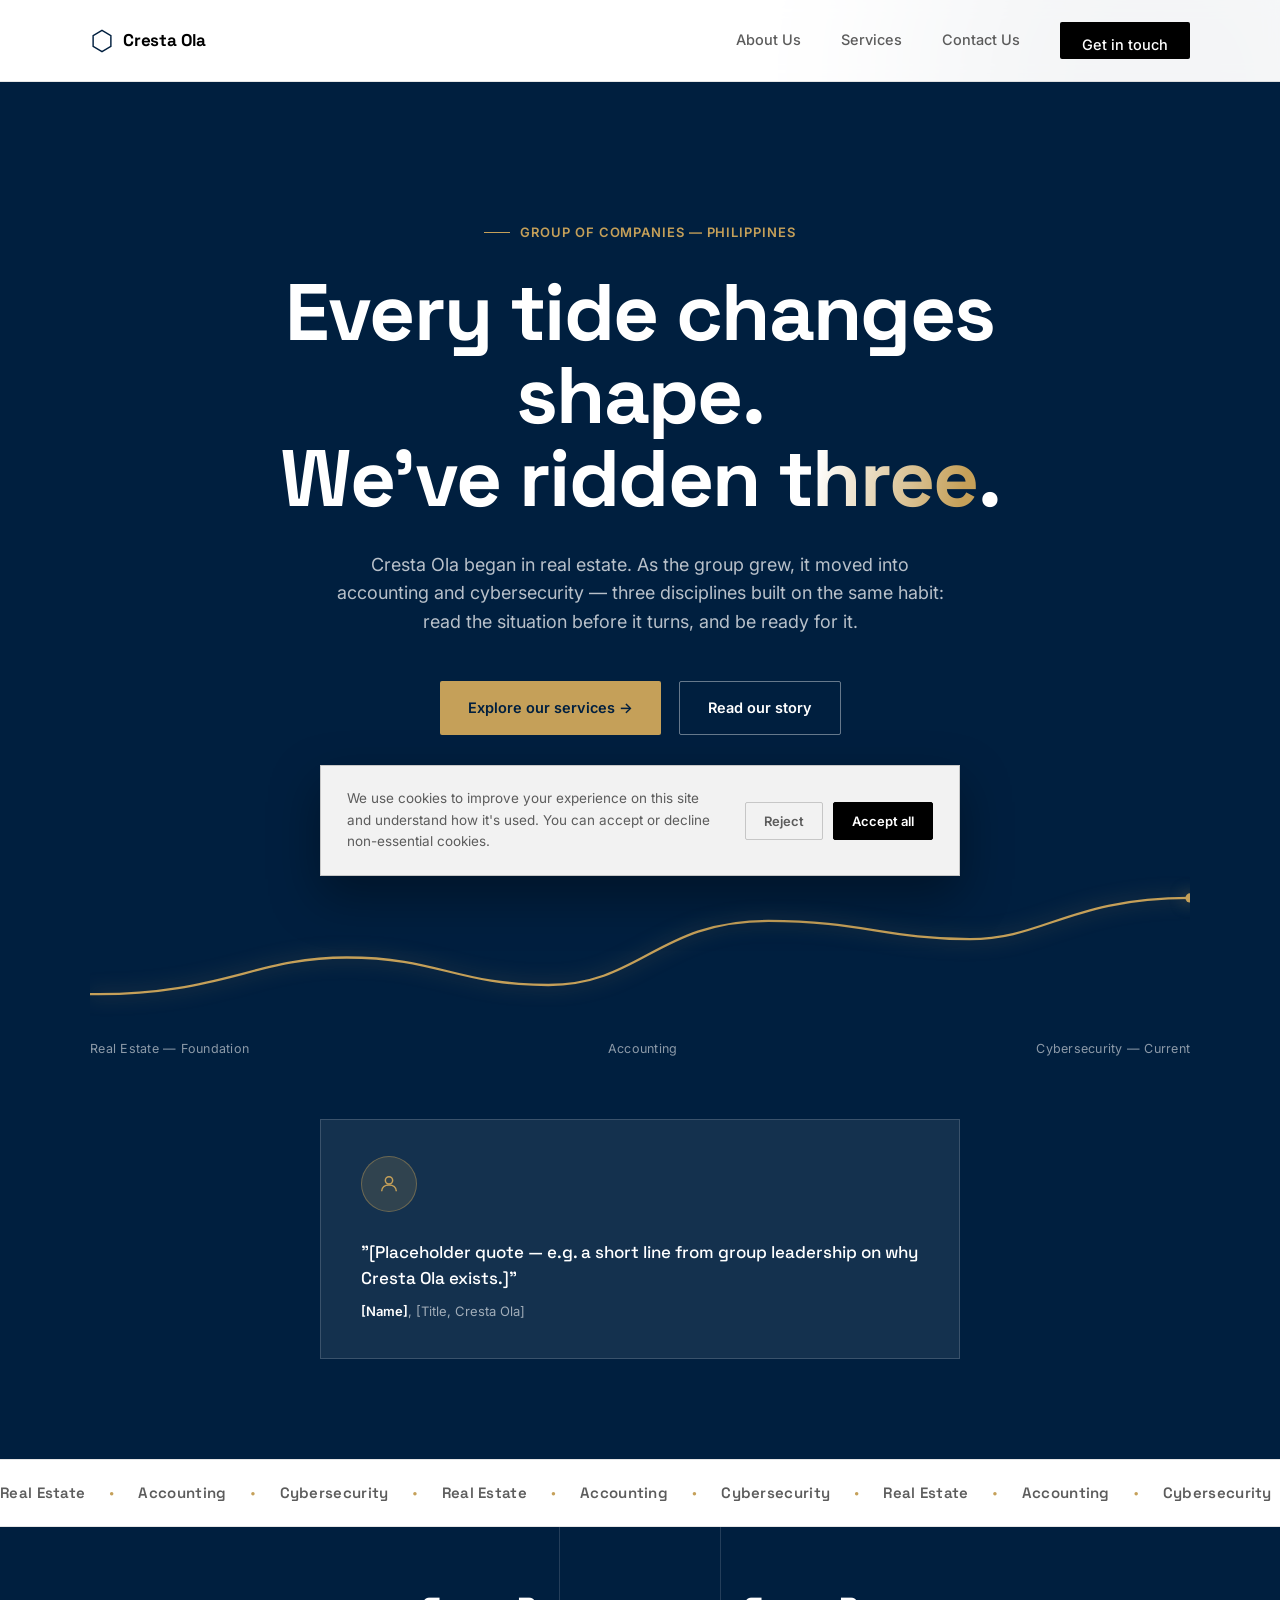
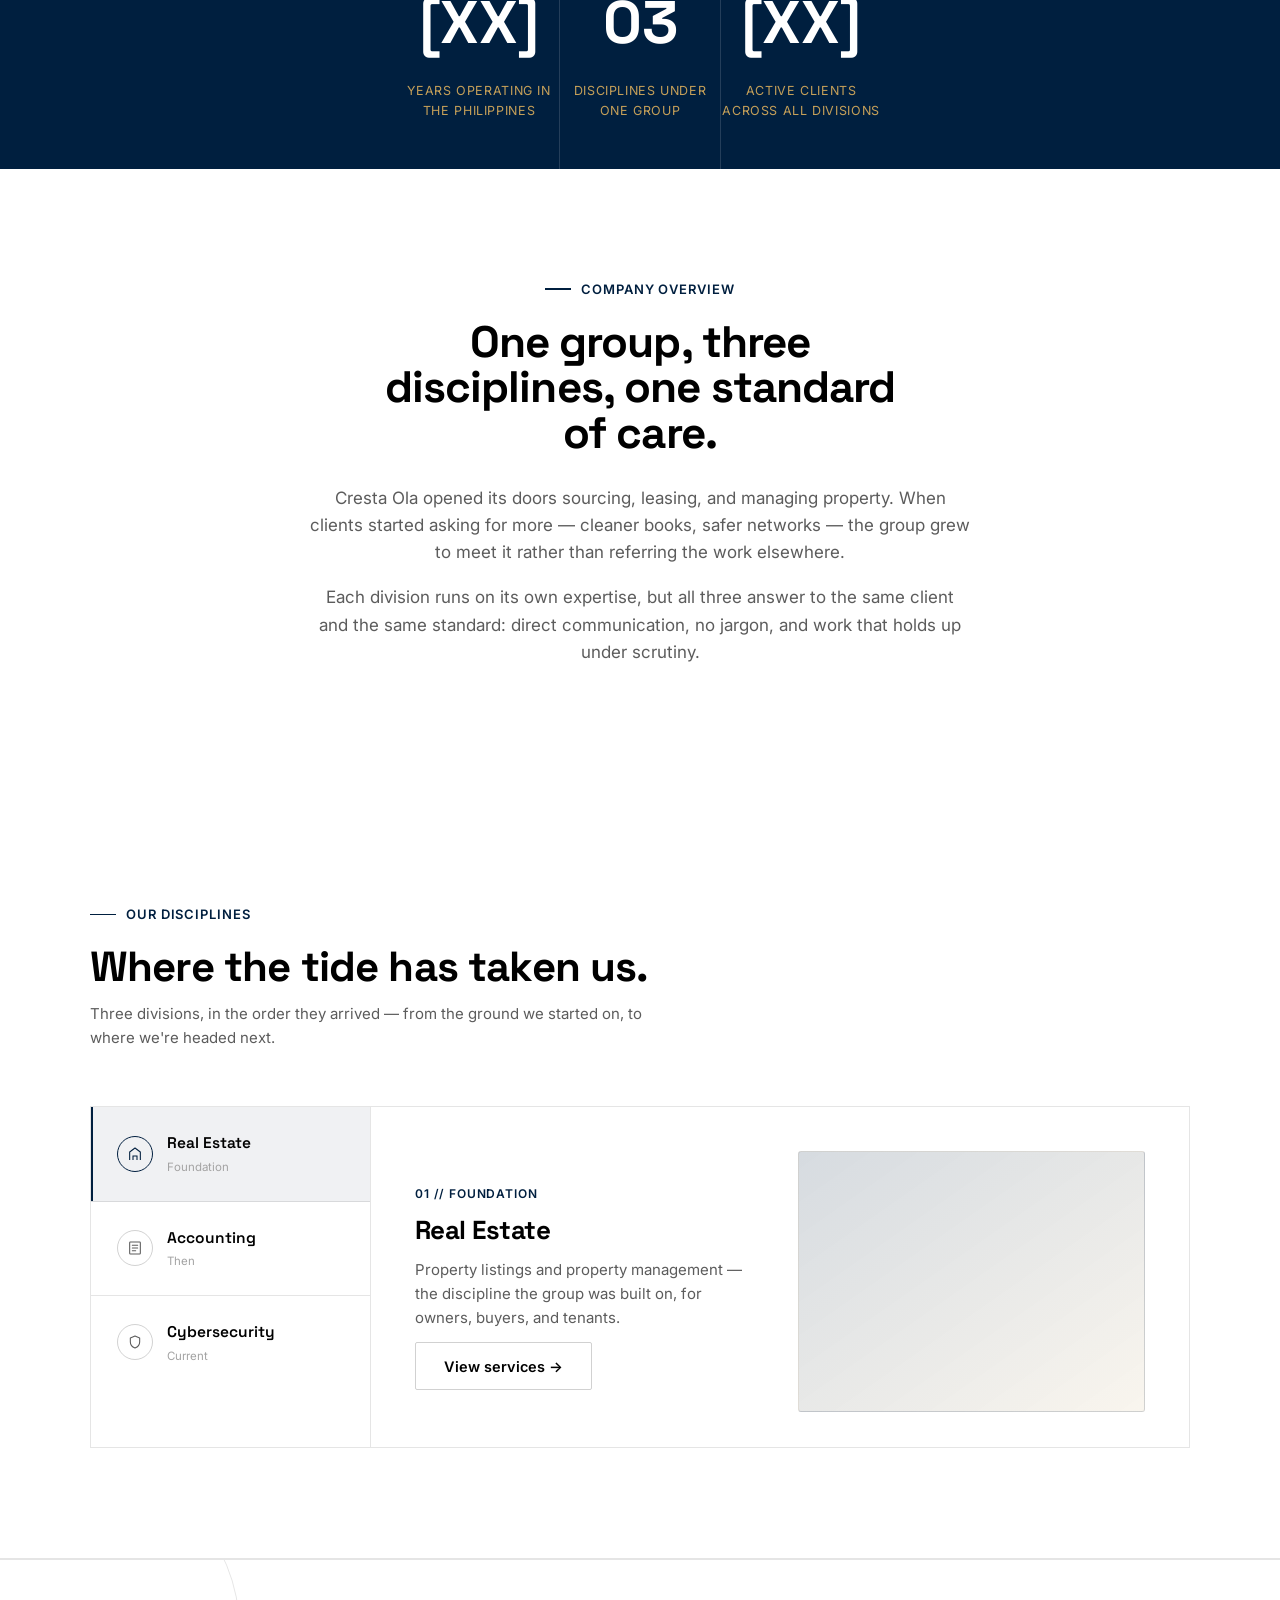
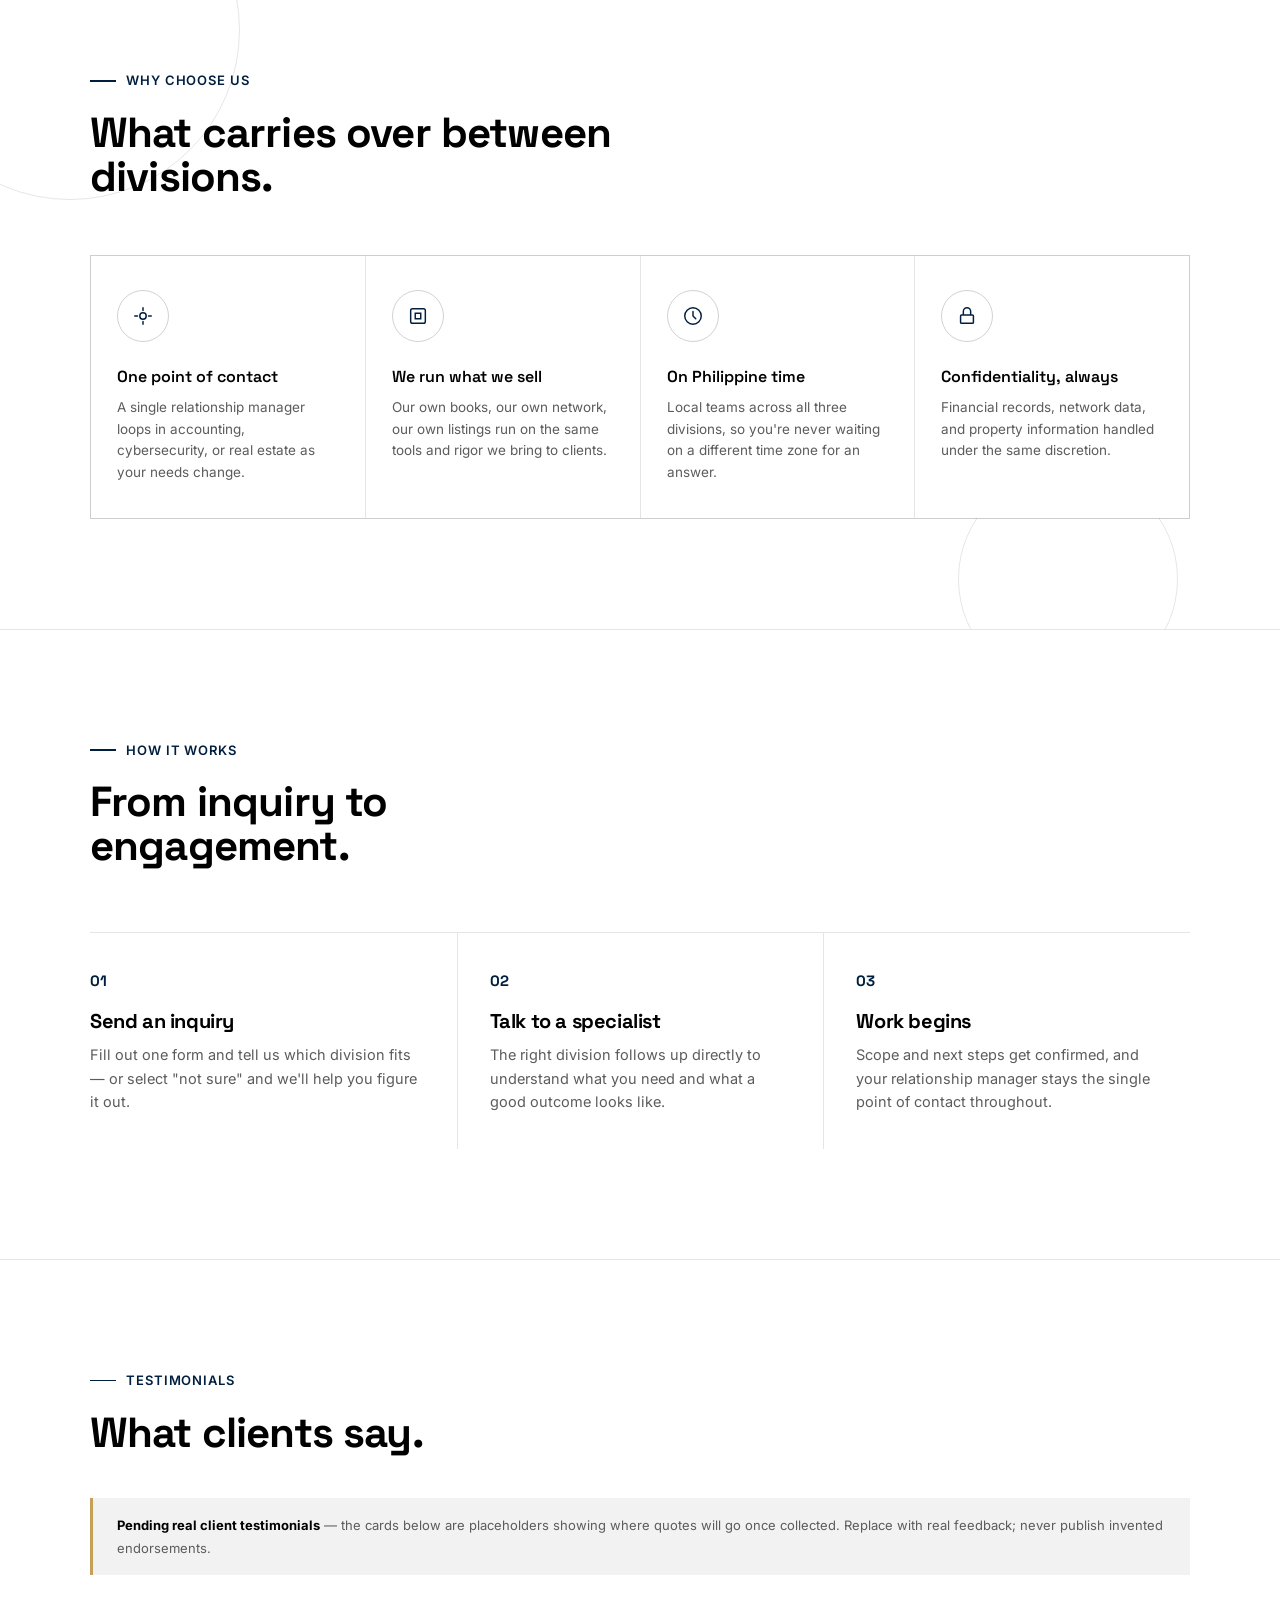
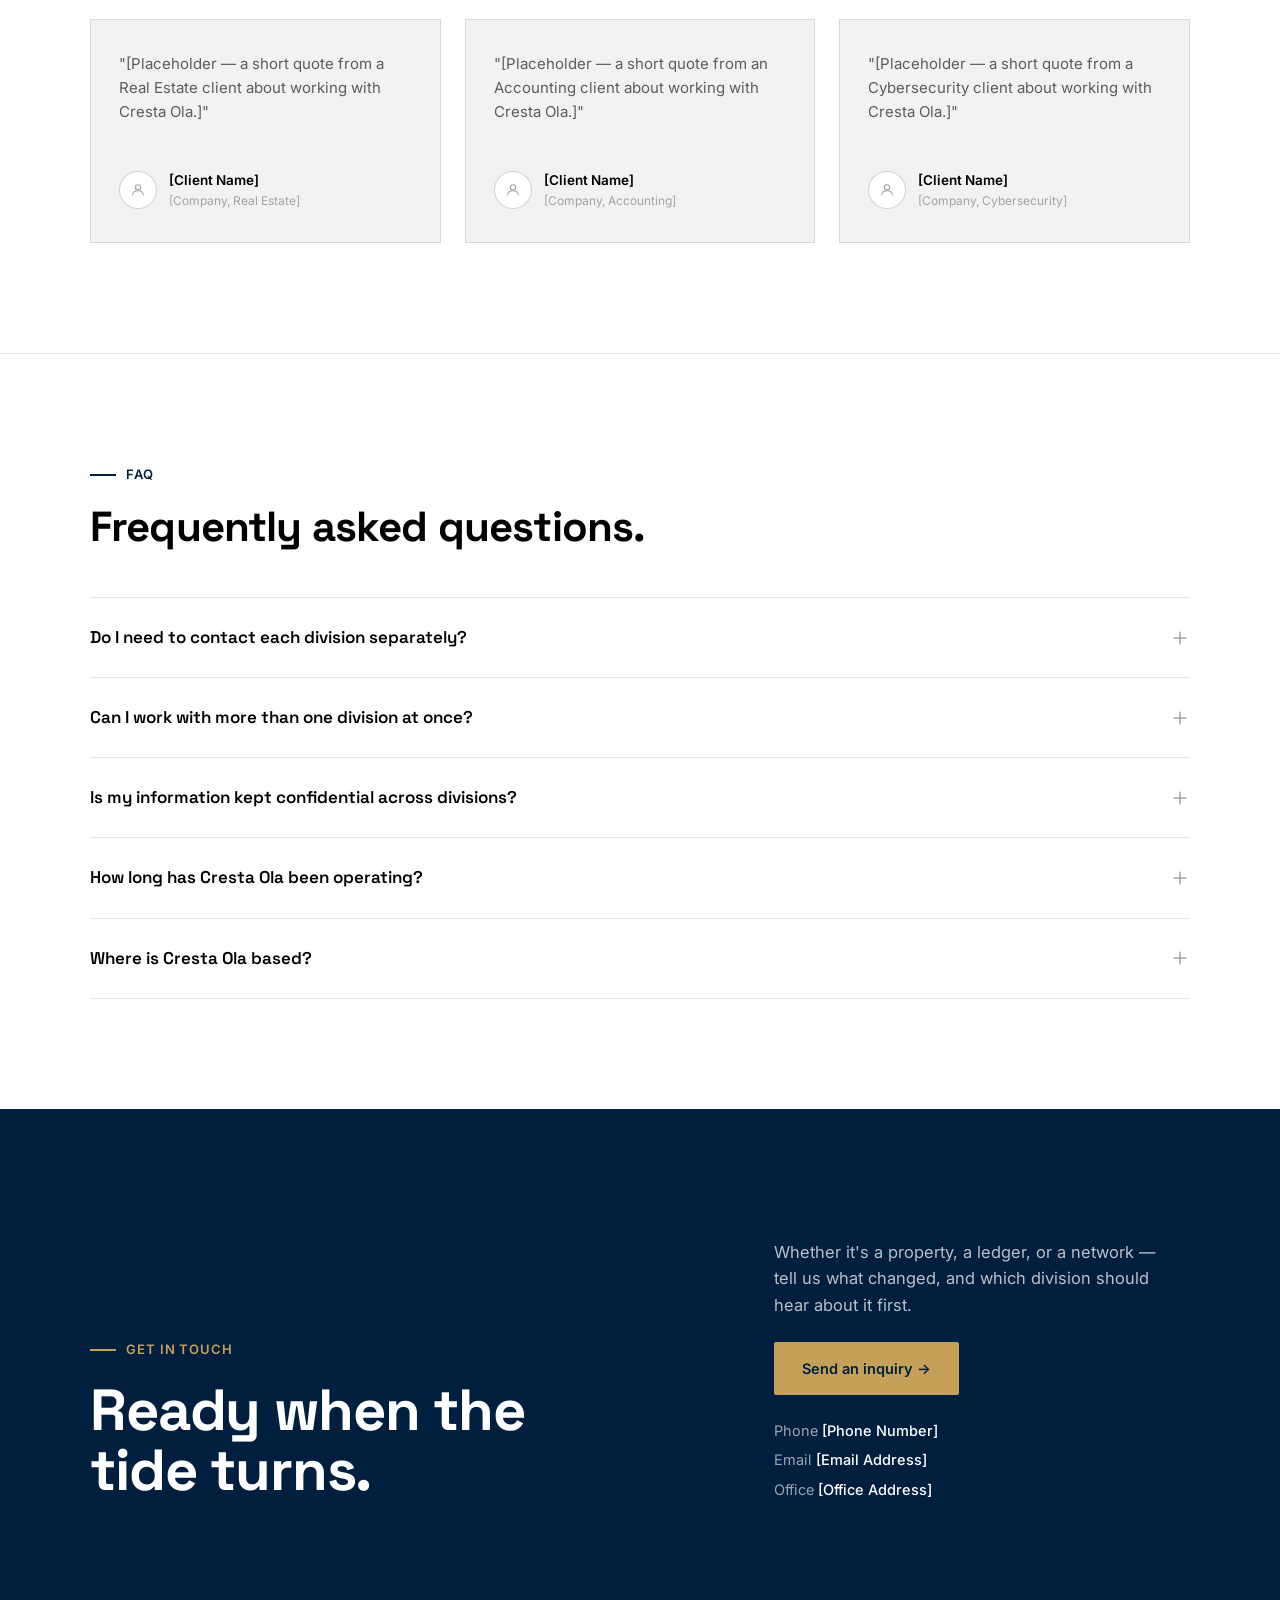
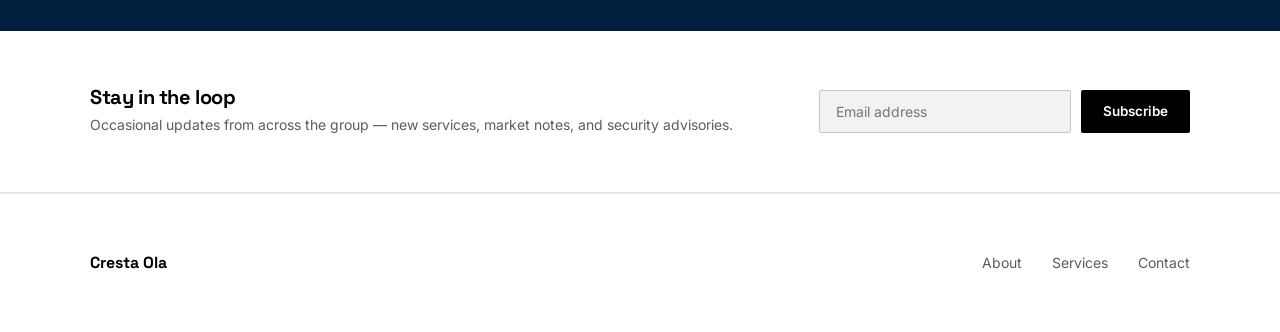
==== commit 00d559ed: "Refresh brand palette across site Updated the marketing site to a light, premium palette with navy a" ====
--- a/index.html
+++ b/index.html
@@ -9,16 +9,16 @@
 <link href="https://fonts.googleapis.com/css2?family=Inter:wght@400;500;600;700&family=Space+Grotesk:wght@500;600;700&display=swap" rel="stylesheet">
 <style>
   :root{
-    --white:#0B0F0D;
-    --band:#141A17;
-    --ink:#F2F5F1;
-    --ink-dim:#9AA69E;
-    --ink-faint:#62706A;
-    --blue:#3654D6;
-    --gold:#D9AE55;
-    --line:rgba(242,245,241,0.10);
-    --line-strong:rgba(242,245,241,0.18);
-    --ghost:rgba(242,245,241,0.06);
+    --white:#FFFFFF;
+    --band:#F2F2F2;
+    --ink:#000000;
+    --ink-dim:#5C5C5C;
+    --ink-faint:#A3A3A3;
+    --blue:#001F3F;
+    --gold:#C5A059;
+    --line:rgba(0,0,0,0.10);
+    --line-strong:rgba(0,0,0,0.18);
+    --ghost:rgba(0,0,0,0.06);
   }
   *{box-sizing:border-box;margin:0;padding:0;}
   html{scroll-behavior:smooth;}
@@ -56,9 +56,9 @@
   }
   .div-tab:last-child{border-bottom:none;}
   .div-tab::before{content:'';position:absolute;left:0;top:0;bottom:0;width:2px;background:transparent;transition:background .25s ease;}
-  .div-tab.active{background:rgba(54,84,214,0.06);}
+  .div-tab.active{background:rgba(0,31,63,0.06);}
   .div-tab.active::before{background:var(--blue);}
-  .div-tab:hover{background:rgba(242,245,241,0.03);}
+  .div-tab:hover{background:rgba(0,0,0,0.03);}
   .div-tab .dt-icon{width:36px;height:36px;border:1px solid var(--line-strong);border-radius:50%;display:flex;align-items:center;justify-content:center;flex-shrink:0;transition:border-color .25s ease;}
   .div-tab.active .dt-icon{border-color:var(--blue);}
   .div-tab .dt-icon svg{width:16px;height:16px;color:var(--ink-dim);transition:color .25s ease;}
@@ -78,7 +78,7 @@
   .eyebrow .rule{width:26px;height:1.5px;background:var(--blue);display:inline-block;flex-shrink:0;}
 
   /* NAV */
-  header{position:sticky;top:0;z-index:50;background:rgba(11,15,13,0.85);backdrop-filter:blur(8px);border-bottom:1px solid var(--line);}
+  header{position:sticky;top:0;z-index:50;background:rgba(255,255,255,0.85);backdrop-filter:blur(8px);border-bottom:1px solid var(--line);}
   nav{display:flex;align-items:center;justify-content:space-between;padding:22px 40px;max-width:1180px;margin:0 auto;}
   .logo{display:flex;align-items:center;gap:9px;font-family:'Space Grotesk',sans-serif;font-weight:700;font-size:17px;letter-spacing:-0.01em;color:var(--ink);}
   .logo svg{width:24px;height:24px;flex-shrink:0;}
@@ -89,20 +89,25 @@
   .nav-links a:hover::after,.nav-links a.current::after{right:0;}
   .nav-cta{background:var(--ink);color:var(--white)!important;padding:11px 22px;border-radius:2px;font-weight:600;font-size:13.5px;transition:background .2s ease,transform .2s ease,box-shadow .2s ease;}
   .nav-cta::after{display:none;}
-  .nav-cta:hover{background:var(--blue);transform:translateY(-2px);box-shadow:0 8px 20px rgba(54,84,214,0.35);}
+  .nav-cta:hover{background:var(--blue);transform:translateY(-2px);box-shadow:0 8px 20px rgba(0,31,63,0.35);}
   .menu-toggle{display:none;background:none;border:none;font-size:22px;cursor:pointer;color:var(--ink);}
 
   /* HERO */
-  .hero{padding:140px 0 100px;text-align:center;}
-  .hero .eyebrow{justify-content:center;}
-  .hero h1{font-size:clamp(40px,6.4vw,80px);max-width:16ch;margin:28px auto 30px;}
-  .hero em{font-style:normal;background:linear-gradient(100deg,var(--blue) 20%,var(--gold) 90%);-webkit-background-clip:text;background-clip:text;color:transparent;}
-  .hero p{font-size:18px;color:var(--ink-dim);max-width:56ch;margin:0 auto 44px;}
+  .hero{padding:140px 0 100px;text-align:center;background:var(--blue);}
+  .hero .eyebrow{justify-content:center;color:var(--gold);}
+  .hero .eyebrow .rule{background:var(--gold);}
+  .hero h1{font-size:clamp(40px,6.4vw,80px);max-width:16ch;margin:28px auto 30px;color:#FFFFFF;}
+  .hero em{font-style:normal;background:linear-gradient(100deg,#FFFFFF 20%,var(--gold) 90%);-webkit-background-clip:text;background-clip:text;color:transparent;}
+  .hero p{font-size:18px;color:rgba(255,255,255,0.72);max-width:56ch;margin:0 auto 44px;}
   .hero-ctas{display:flex;gap:18px;flex-wrap:wrap;margin-bottom:48px;justify-content:center;}
   .btn-primary{background:var(--ink);color:var(--white);padding:15px 28px;font-weight:600;font-size:14.5px;border-radius:2px;transition:background .2s ease,transform .2s ease,box-shadow .2s ease;display:inline-flex;align-items:center;gap:8px;}
-  .btn-primary:hover{background:var(--blue);transform:translateY(-2px);box-shadow:0 10px 26px rgba(54,84,214,0.4);}
+  .btn-primary:hover{background:var(--blue);transform:translateY(-2px);box-shadow:0 10px 26px rgba(0,31,63,0.4);}
+  .hero .btn-primary{background:var(--gold);color:#001F3F;}
+  .hero .btn-primary:hover{background:#FFFFFF;color:#001F3F;box-shadow:0 10px 26px rgba(0,0,0,0.25);}
   .btn-ghost{border:1.5px solid var(--line-strong);color:var(--ink);padding:14.5px 28px;font-weight:600;font-size:14.5px;border-radius:2px;transition:border-color .2s ease,color .2s ease,transform .2s ease;}
   .btn-ghost:hover{border-color:var(--blue);color:var(--blue);transform:translateY(-2px);}
+  .hero .btn-ghost{border-color:rgba(255,255,255,0.4);color:#FFFFFF;}
+  .hero .btn-ghost:hover{border-color:var(--gold);color:var(--gold);}
 
   /* HERO QUICK ROUTER */
   .quick-router{display:flex;gap:12px;flex-wrap:wrap;margin-bottom:48px;justify-content:center;}
@@ -112,31 +117,37 @@
     transition:border-color .2s ease,color .2s ease,background .2s ease,transform .2s ease;cursor:pointer;
   }
   .qr-pill .dot{width:6px;height:6px;border-radius:50%;background:var(--ink-faint);transition:background .2s ease;}
-  .qr-pill:hover{border-color:var(--blue);color:var(--ink);transform:translateY(-2px);background:rgba(54,84,214,0.06);}
+  .qr-pill:hover{border-color:var(--blue);color:var(--ink);transform:translateY(-2px);background:rgba(0,31,63,0.06);}
   .qr-pill:hover .dot{background:var(--blue);}
+  .hero .qr-pill{border-color:rgba(255,255,255,0.3);color:rgba(255,255,255,0.75);}
+  .hero .qr-pill .dot{background:rgba(255,255,255,0.4);}
+  .hero .qr-pill:hover{border-color:var(--gold);color:#FFFFFF;background:rgba(255,255,255,0.08);}
+  .hero .qr-pill:hover .dot{background:var(--gold);}
 
   .wave-line{width:100%;height:auto;display:block;}
-  .wave-line path{fill:none;stroke:var(--blue);stroke-width:2.5;filter:drop-shadow(0 0 10px rgba(54,84,214,0.45));}
-  .wave-line circle{filter:drop-shadow(0 0 8px rgba(217,174,85,0.6));}
+  .wave-line path{fill:none;stroke:var(--blue);stroke-width:2.5;filter:drop-shadow(0 0 10px rgba(0,31,63,0.45));}
+  .wave-line circle{filter:drop-shadow(0 0 8px rgba(197,160,89,0.6));}
   .wave-caption{display:flex;justify-content:space-between;margin-top:18px;font-size:12.5px;color:var(--ink-faint);letter-spacing:0.02em;}
+  .hero .wave-line path{stroke:var(--gold);filter:drop-shadow(0 0 10px rgba(197,160,89,0.5));}
+  .hero .wave-caption{color:rgba(255,255,255,0.55);}
 
   /* LEADERSHIP QUOTE */
   .quote-card{
-    margin:60px auto 0;padding:36px 40px;background:var(--band);border:1px solid var(--line);
+    margin:60px auto 0;padding:36px 40px;background:rgba(255,255,255,0.08);border:1px solid rgba(255,255,255,0.16);
     display:grid;grid-template-columns:auto 1fr;gap:28px;align-items:center;max-width:640px;text-align:left;
   }
-  .quote-avatar{width:56px;height:56px;border-radius:50%;background:rgba(54,84,214,0.12);border:1px solid rgba(54,84,214,0.3);display:flex;align-items:center;justify-content:center;flex-shrink:0;}
-  .quote-avatar svg{width:22px;height:22px;color:var(--blue);}
-  .quote-text{font-family:'Space Grotesk',sans-serif;font-size:17px;font-weight:500;line-height:1.5;margin-bottom:10px;}
-  .quote-name{font-size:13px;color:var(--ink-dim);}
-  .quote-name strong{color:var(--ink);font-weight:600;}
+  .quote-avatar{width:56px;height:56px;border-radius:50%;background:rgba(197,160,89,0.16);border:1px solid rgba(197,160,89,0.4);display:flex;align-items:center;justify-content:center;flex-shrink:0;}
+  .quote-avatar svg{width:22px;height:22px;color:var(--gold);}
+  .quote-text{font-family:'Space Grotesk',sans-serif;font-size:17px;font-weight:500;line-height:1.5;margin-bottom:10px;color:#FFFFFF;}
+  .quote-name{font-size:13px;color:rgba(255,255,255,0.6);}
+  .quote-name strong{color:#FFFFFF;font-weight:600;}
 
   /* STATS STRIP */
-  .stats-row{display:flex;border-top:1px solid var(--line);border-bottom:1px solid var(--line);}
-  .stat{flex:1;padding:48px 0;border-right:1px solid var(--line);transition:background .3s ease;text-align:center;}
+  .stats-row{display:flex;border-top:none;border-bottom:none;background:var(--blue);}
+  .stat{flex:1;padding:48px 0;border-right:1px solid rgba(255,255,255,0.14);transition:background .3s ease;text-align:center;}
   .stat:last-child{border-right:none;}
-  .stat .num{font-family:'Space Grotesk',sans-serif;font-weight:700;font-size:60px;color:var(--ink);}
-  .stat .label{font-size:12.5px;color:var(--ink-dim);margin-top:10px;text-transform:uppercase;letter-spacing:0.05em;max-width:20ch;margin-left:auto;margin-right:auto;}
+  .stat .num{font-family:'Space Grotesk',sans-serif;font-weight:700;font-size:60px;color:#FFFFFF;}
+  .stat .label{font-size:12.5px;color:var(--gold);margin-top:10px;text-transform:uppercase;letter-spacing:0.05em;max-width:20ch;margin-left:auto;margin-right:auto;}
 
   /* OVERVIEW */
   .overview{padding:110px 0;text-align:center;}
@@ -152,15 +163,15 @@
   .services-head p{color:var(--ink-dim);font-size:16px;max-width:38ch;}
 
   .service-block{position:relative;padding:52px 24px;margin:0 -24px;border-top:1px solid var(--line);display:grid;grid-template-columns:64px 96px 1fr auto;gap:28px;align-items:center;transition:background .3s ease;border-radius:4px;}
-  .service-block:hover{background:rgba(242,245,241,0.03);}
+  .service-block:hover{background:rgba(0,0,0,0.03);}
   .service-block:last-child{border-bottom:1px solid var(--line);}
   .service-block .index{font-family:'Space Grotesk',sans-serif;font-weight:700;font-size:64px;color:var(--ghost);line-height:1;transition:color .3s ease;}
-  .service-block:hover .index{color:rgba(54,84,214,0.18);}
-  .service-block .thumb{width:96px;height:96px;border-radius:2px;background:linear-gradient(145deg, rgba(54,84,214,0.16), rgba(217,174,85,0.10));border:1px solid var(--line);transition:transform .35s ease;}
+  .service-block:hover .index{color:rgba(0,31,63,0.18);}
+  .service-block .thumb{width:96px;height:96px;border-radius:2px;background:linear-gradient(145deg, rgba(0,31,63,0.16), rgba(197,160,89,0.10));border:1px solid var(--line);transition:transform .35s ease;}
   .service-block:hover .thumb{transform:scale(1.08) rotate(-2deg);}
-  .service-block.f1 .thumb{background:linear-gradient(145deg, rgba(217,174,85,0.18), rgba(54,84,214,0.05));}
-  .service-block.f2 .thumb{background:linear-gradient(145deg, rgba(54,84,214,0.10), rgba(217,174,85,0.14));}
-  .service-block.current .thumb{background:linear-gradient(145deg, rgba(54,84,214,0.28), rgba(54,84,214,0.06));border-color:rgba(54,84,214,0.35);}
+  .service-block.f1 .thumb{background:linear-gradient(145deg, rgba(197,160,89,0.18), rgba(0,31,63,0.05));}
+  .service-block.f2 .thumb{background:linear-gradient(145deg, rgba(0,31,63,0.10), rgba(197,160,89,0.14));}
+  .service-block.current .thumb{background:linear-gradient(145deg, rgba(0,31,63,0.28), rgba(0,31,63,0.06));border-color:rgba(0,31,63,0.35);}
   .service-block .content h3{font-size:26px;margin-bottom:10px;}
   .service-block .content .status{display:inline-block;font-size:11.5px;font-weight:600;letter-spacing:0.06em;text-transform:uppercase;color:var(--ink-faint);margin-bottom:12px;}
   .service-block.current .content .status{color:var(--blue);}
@@ -173,7 +184,7 @@
   .why .wrap{display:grid;grid-template-columns:0.8fr 1.2fr;gap:90px;}
   .why-head h2{font-size:clamp(28px,3.4vw,40px);max-width:11ch;}
   .why-item{padding:30px 24px;margin:0 -24px;border-top:1px solid var(--line);display:grid;grid-template-columns:56px 1fr;gap:24px;transition:background .3s ease,transform .3s ease;border-radius:4px;}
-  .why-item:hover{background:rgba(242,245,241,0.03);transform:translateX(6px);}
+  .why-item:hover{background:rgba(0,0,0,0.03);transform:translateX(6px);}
   .why-item:last-child{border-bottom:1px solid var(--line);}
   .why-item .num{font-family:'Space Grotesk',sans-serif;font-weight:600;font-size:16px;color:var(--gold);}
 
@@ -188,7 +199,7 @@
   .adv-card{background:var(--white);padding:34px 26px;transition:background .3s ease;position:relative;}
   .adv-card:hover{background:var(--band);}
   .adv-card .adv-icon-wrap{position:relative;width:52px;height:52px;margin-bottom:22px;}
-  .adv-card .adv-icon-glow{position:absolute;inset:-10px;border-radius:50%;background:radial-gradient(circle, rgba(54,84,214,0.18), transparent 70%);opacity:0;transition:opacity .3s ease;}
+  .adv-card .adv-icon-glow{position:absolute;inset:-10px;border-radius:50%;background:radial-gradient(circle, rgba(0,31,63,0.18), transparent 70%);opacity:0;transition:opacity .3s ease;}
   .adv-card:hover .adv-icon-glow{opacity:1;}
   .adv-card .adv-icon{width:52px;height:52px;border:1px solid var(--line-strong);border-radius:50%;display:flex;align-items:center;justify-content:center;position:relative;}
   .adv-card .adv-icon svg{width:22px;height:22px;color:var(--blue);}
@@ -197,12 +208,18 @@
   .why-item h4{font-size:18px;font-weight:600;font-family:'Space Grotesk',sans-serif;margin-bottom:8px;}
   .why-item p{font-size:15px;color:var(--ink-dim);max-width:56ch;}
 
-  /* CTA */
-  .cta-band{padding:130px 0;border-top:1px solid var(--line);}
+  /* CTA — primary-color band */
+  .cta-band{padding:130px 0;border-top:none;background:var(--blue);}
   .cta-band .wrap{display:grid;grid-template-columns:1.2fr 0.8fr;gap:60px;align-items:end;}
-  .cta-band h2{font-size:clamp(34px,5vw,58px);max-width:14ch;}
+  .cta-band h2{font-size:clamp(34px,5vw,58px);max-width:14ch;color:#FFFFFF;}
+  .cta-band .eyebrow{color:var(--gold);}
+  .cta-band .eyebrow .rule{background:var(--gold);}
   .cta-band-right{display:flex;flex-direction:column;gap:24px;align-items:flex-start;}
-  .cta-band p{color:var(--ink-dim);font-size:16.5px;max-width:40ch;}
+  .cta-band p{color:rgba(255,255,255,0.72);font-size:16.5px;max-width:40ch;}
+  .cta-band .btn-primary{background:var(--gold);color:#001F3F;}
+  .cta-band .btn-primary:hover{background:#FFFFFF;color:#001F3F;box-shadow:0 10px 26px rgba(0,0,0,0.25);}
+  .cta-band .contact-lines{color:rgba(255,255,255,0.6);}
+  .cta-band .contact-lines span{color:#FFFFFF;}
   .contact-lines{font-size:14.5px;color:var(--ink-dim);display:flex;flex-direction:column;gap:6px;}
   .contact-lines span{color:var(--ink);font-weight:500;}
 
@@ -321,7 +338,7 @@
   <nav>
     <a href="index.html" class="logo">
       <svg viewBox="0 0 100 100" xmlns="http://www.w3.org/2000/svg">
-        <polygon points="50,6 87,28 87,72 50,94 13,72 13,28" fill="none" stroke="#3654D6" stroke-width="6"/>
+        <polygon points="50,6 87,28 87,72 50,94 13,72 13,28" fill="none" stroke="#001F3F" stroke-width="6"/>
       </svg>
       Cresta Ola
     </a>
@@ -353,7 +370,7 @@
 
     <svg class="wave-line" viewBox="0 0 1200 160" preserveAspectRatio="none">
       <path d="M0,130 C140,132 180,90 280,90 C380,90 400,120 500,120 C600,120 620,50 740,50 C840,50 870,70 960,70 C1040,70 1070,25 1200,25"/>
-      <circle cx="1200" cy="25" r="5" fill="#D9AE55"/>
+      <circle cx="1200" cy="25" r="5" fill="#C5A059"/>
     </svg>
     <div class="wave-caption">
       <span>Real Estate — Foundation</span>
@@ -441,7 +458,7 @@
             <p>Property listings and property management — the discipline the group was built on, for owners, buyers, and tenants.</p>
             <a href="services.html#real-estate" class="btn-ghost">View services →</a>
           </div>
-          <div class="dp-visual" style="background:linear-gradient(145deg, rgba(54,84,214,0.16), rgba(217,174,85,0.10));"></div>
+          <div class="dp-visual" style="background:linear-gradient(145deg, rgba(0,31,63,0.16), rgba(197,160,89,0.10));"></div>
         </div>
         <div class="div-panel" data-panel="1">
           <div>
@@ -450,7 +467,7 @@
             <p>Bookkeeping, compliance, and reporting for businesses that outgrew a spreadsheet — brought in-house so clients don't need a separate vendor.</p>
             <a href="services.html#accounting" class="btn-ghost">View services →</a>
           </div>
-          <div class="dp-visual" style="background:linear-gradient(145deg, rgba(217,174,85,0.18), rgba(54,84,214,0.05));"></div>
+          <div class="dp-visual" style="background:linear-gradient(145deg, rgba(197,160,89,0.18), rgba(0,31,63,0.05));"></div>
         </div>
         <div class="div-panel" data-panel="2">
           <div>
@@ -459,7 +476,7 @@
             <p>Products and solutions that protect networks and data — the group's newest, fastest-growing division.</p>
             <a href="services.html#cybersecurity" class="btn-ghost">View services →</a>
           </div>
-          <div class="dp-visual" style="background:linear-gradient(145deg, rgba(54,84,214,0.28), rgba(54,84,214,0.06));border-color:rgba(54,84,214,0.35);"></div>
+          <div class="dp-visual" style="background:linear-gradient(145deg, rgba(0,31,63,0.28), rgba(0,31,63,0.06));border-color:rgba(0,31,63,0.35);"></div>
         </div>
       </div>
     </div>
